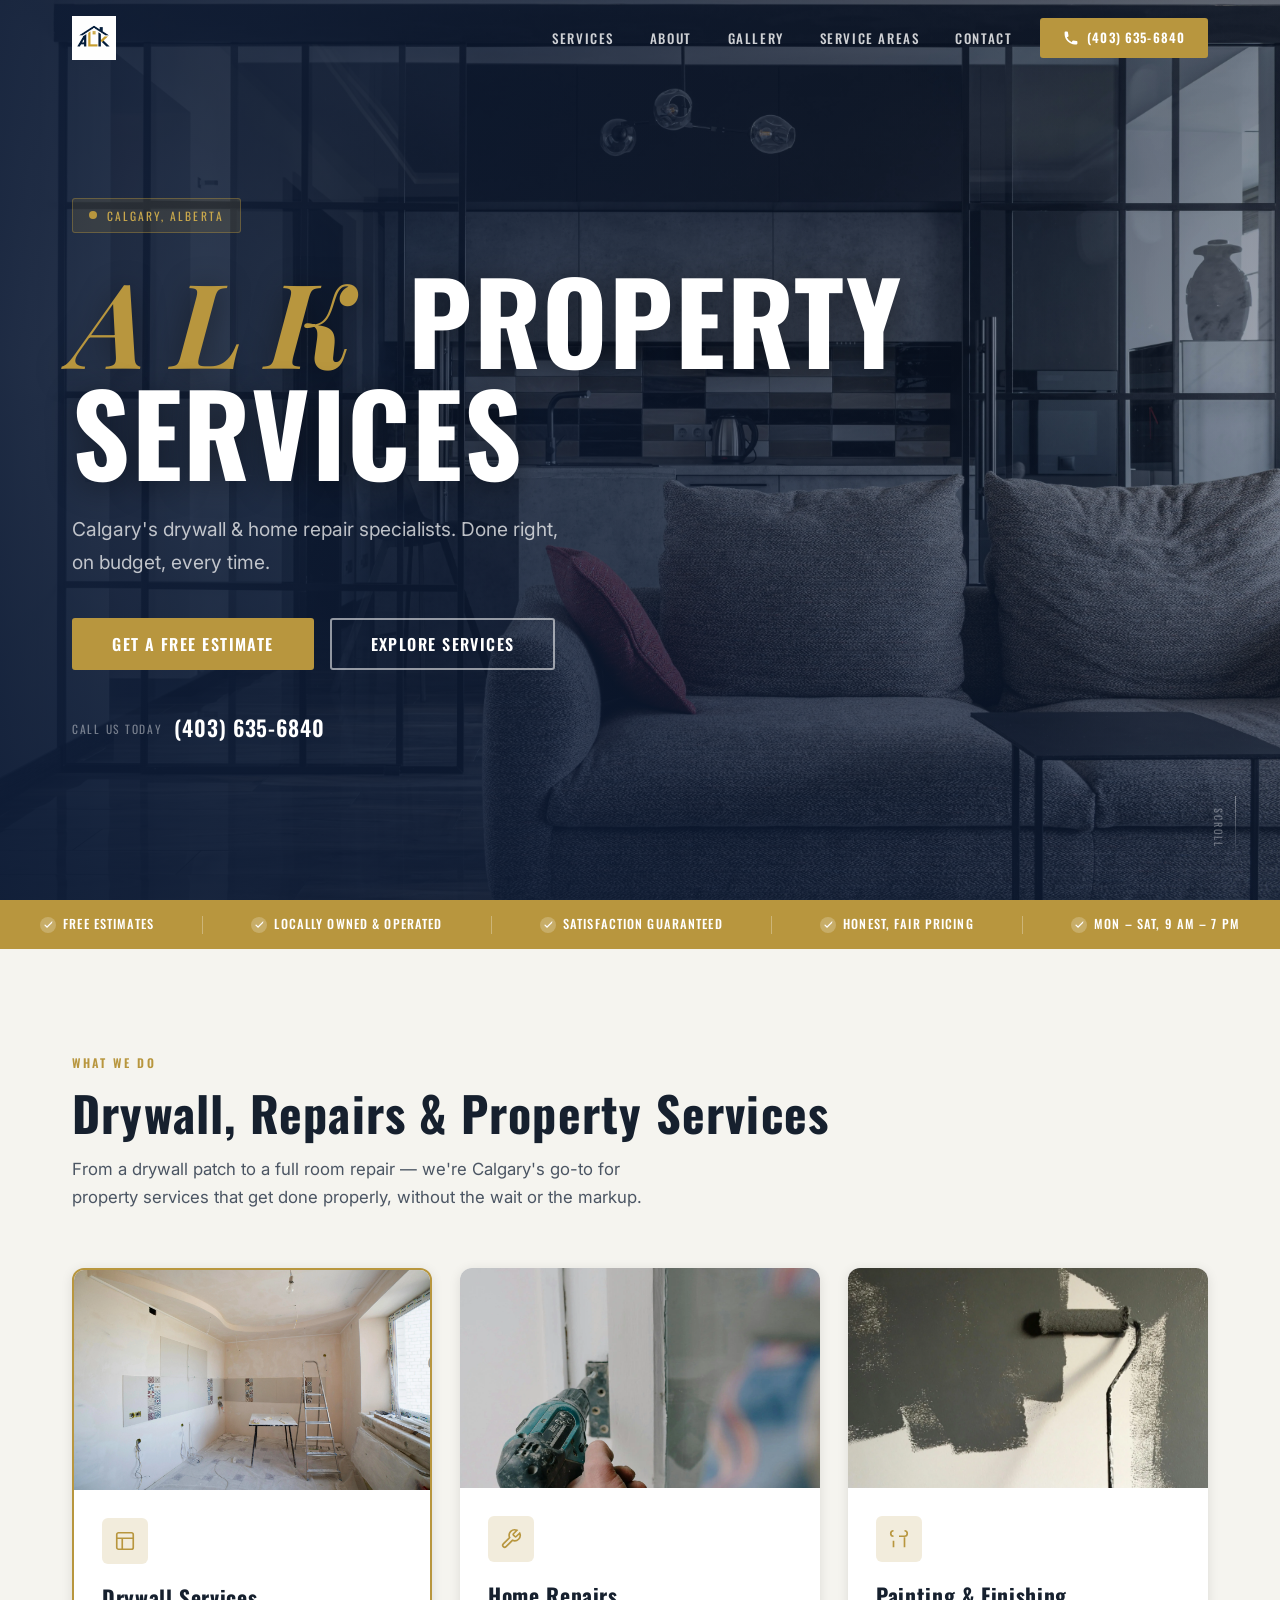
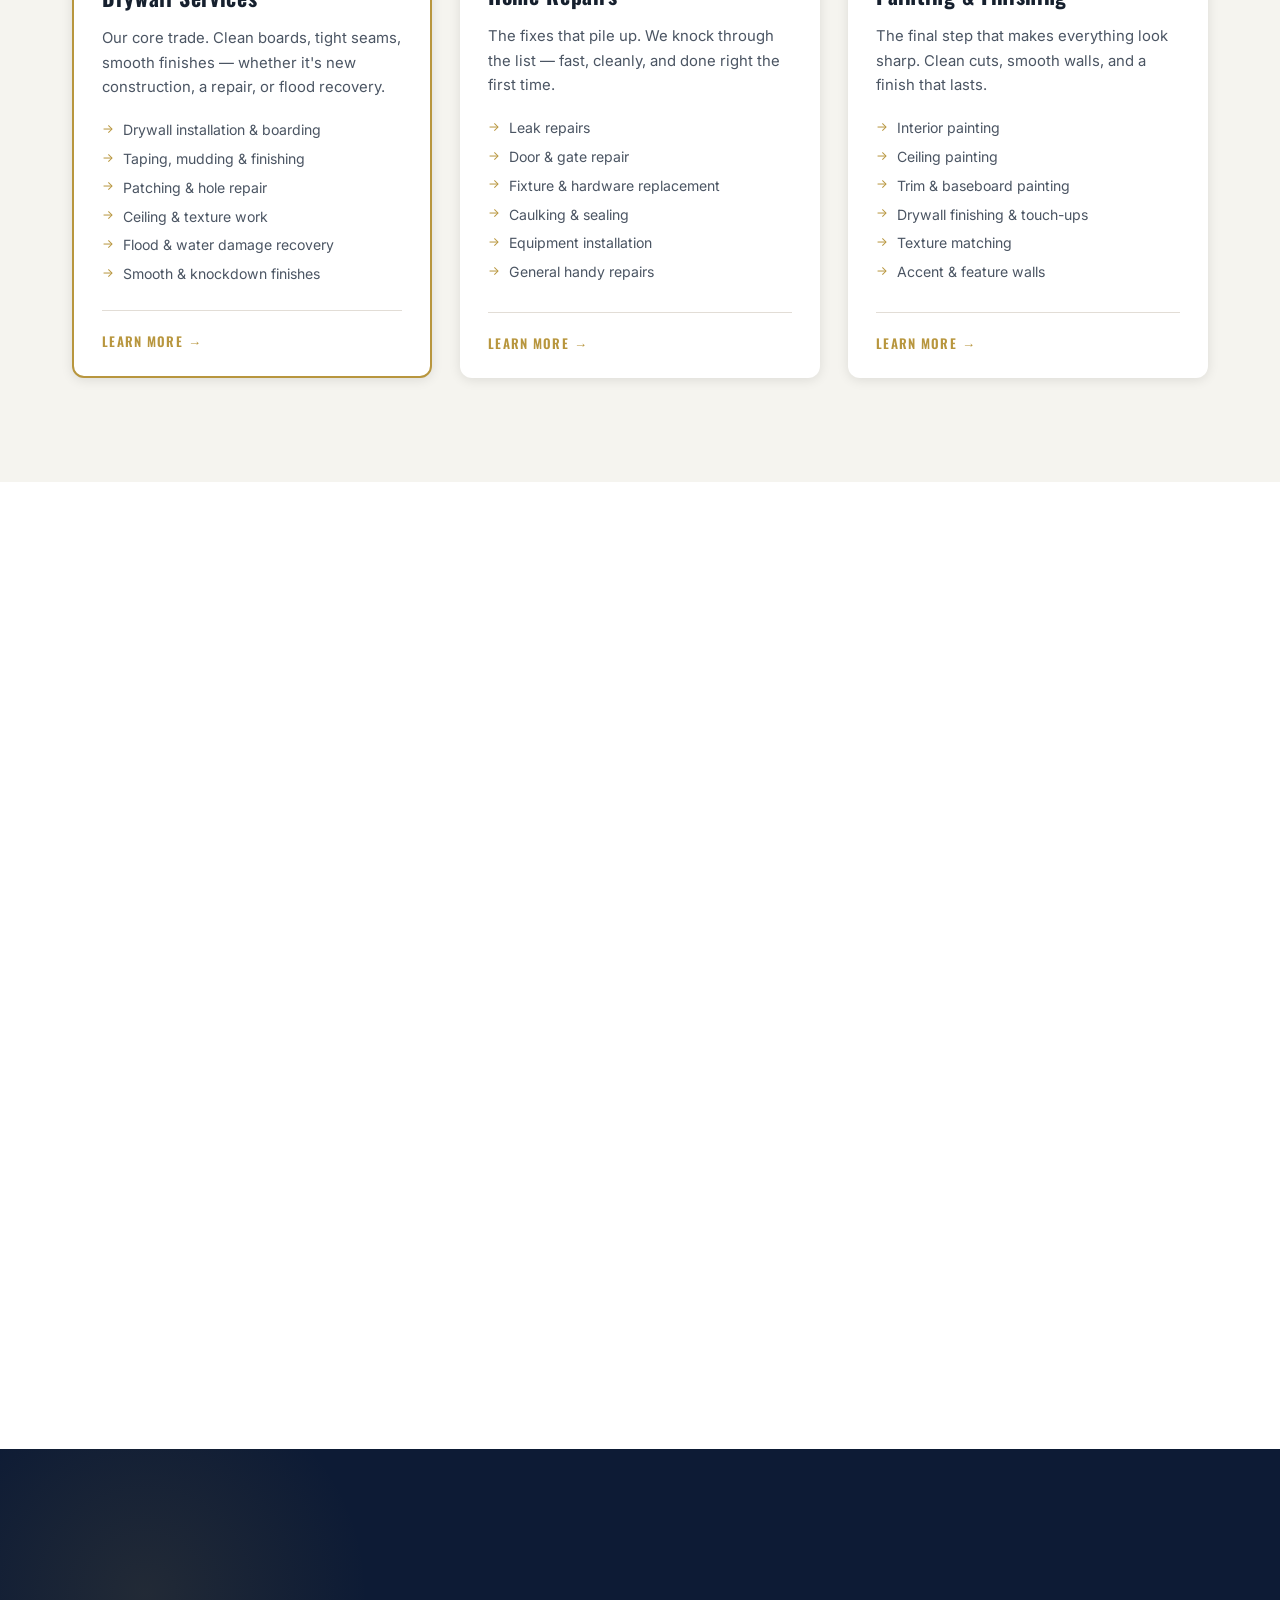
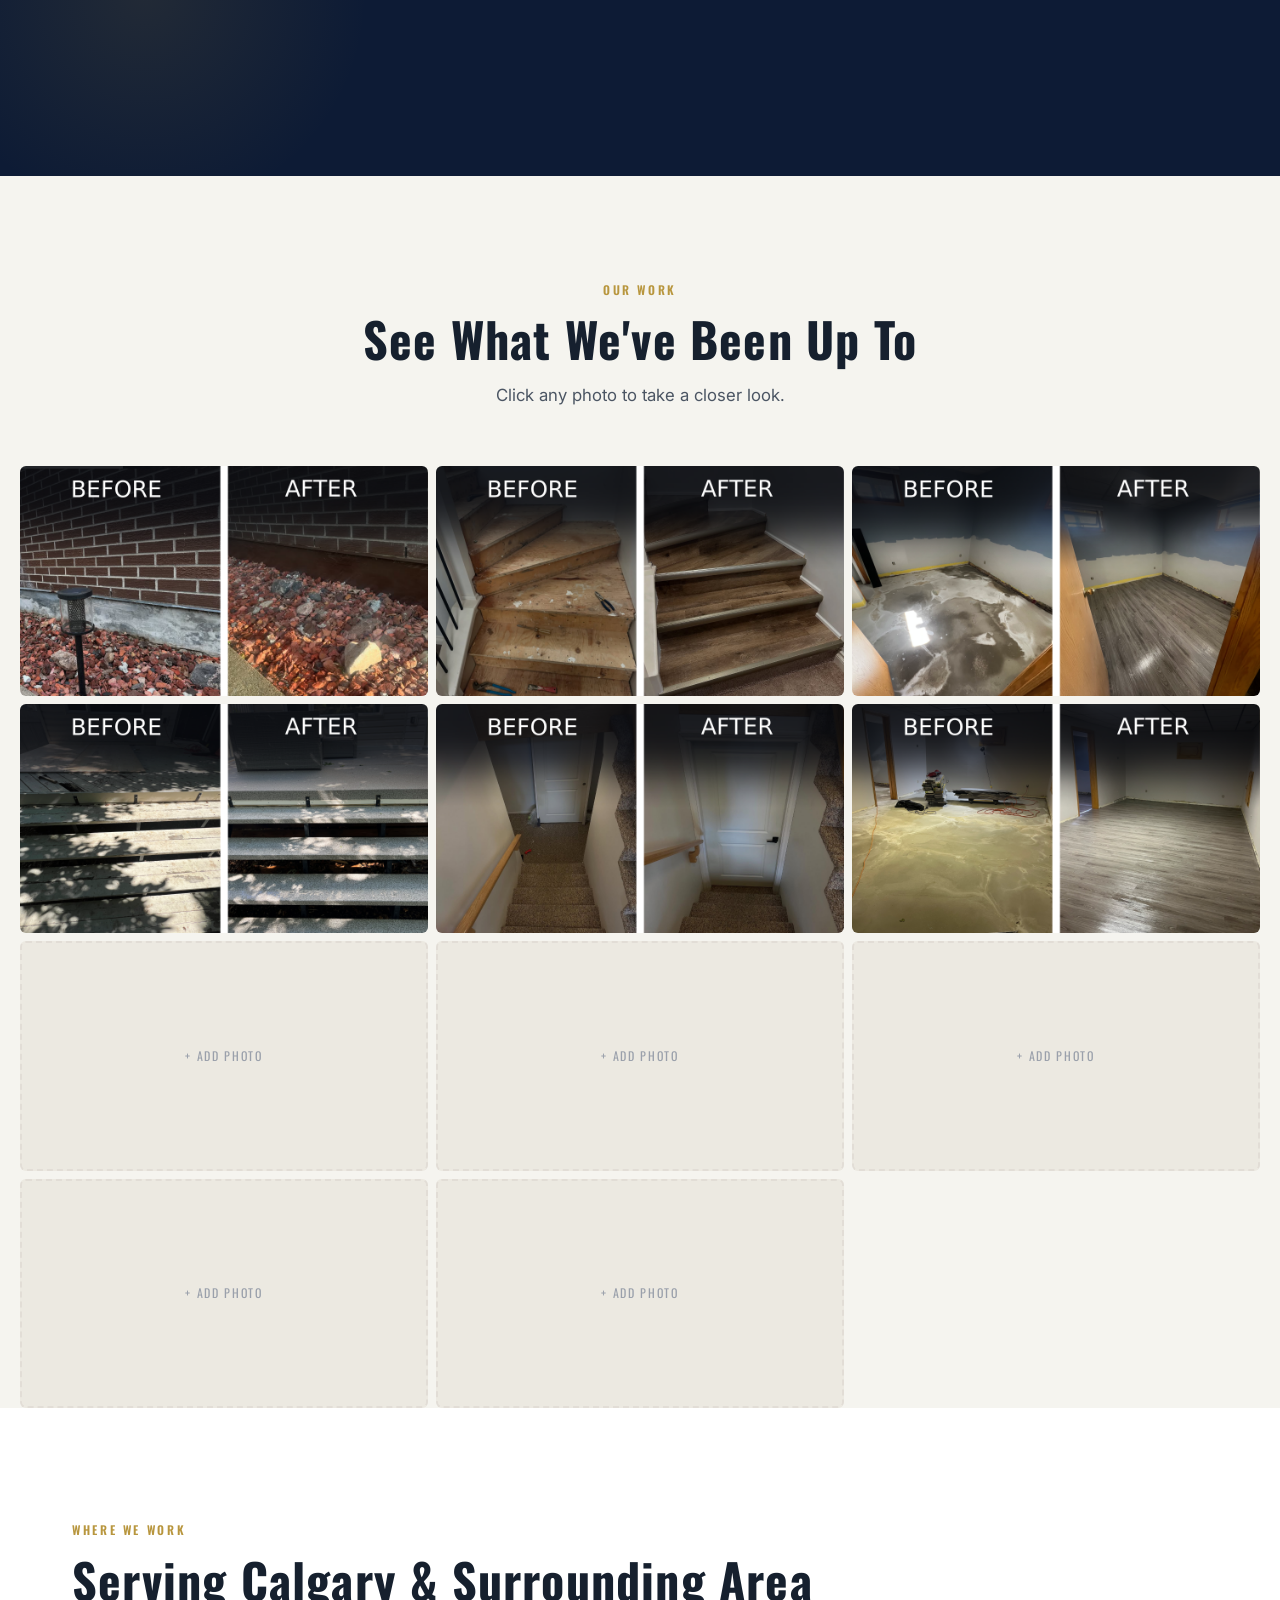
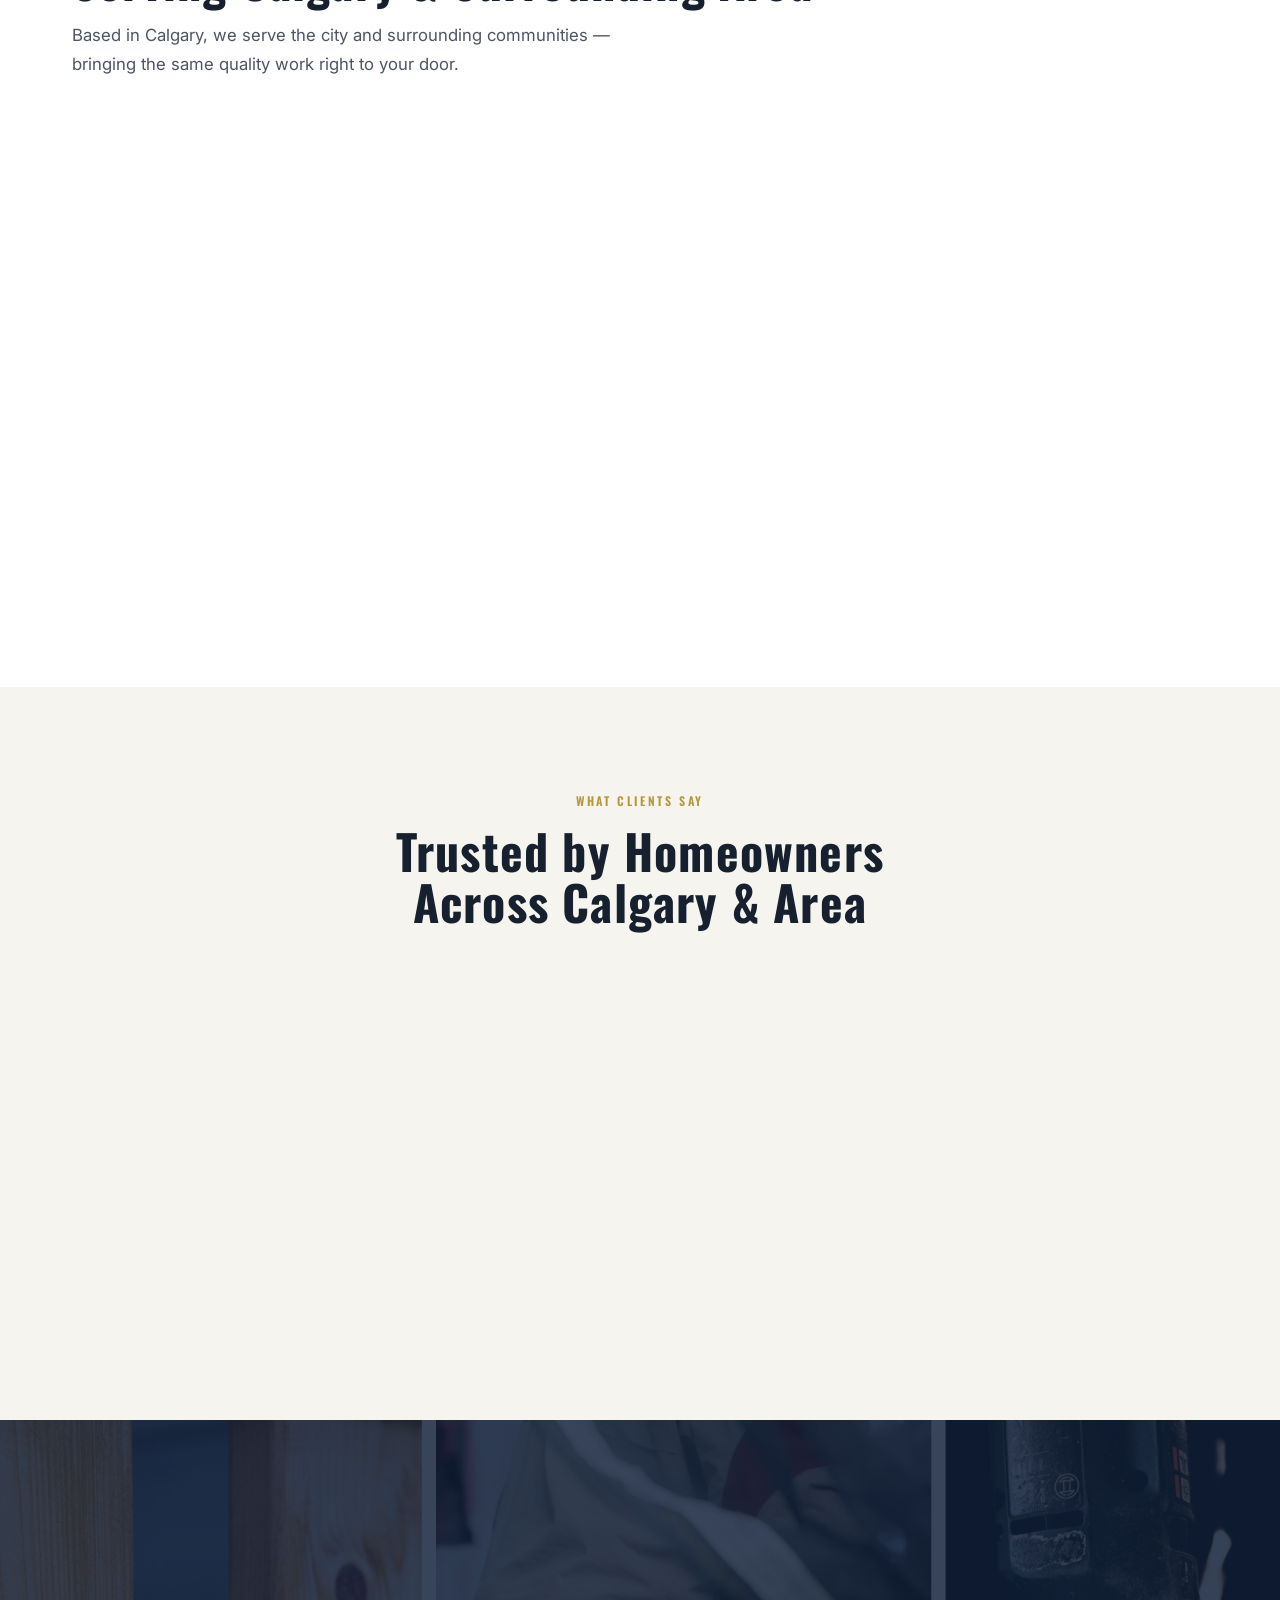
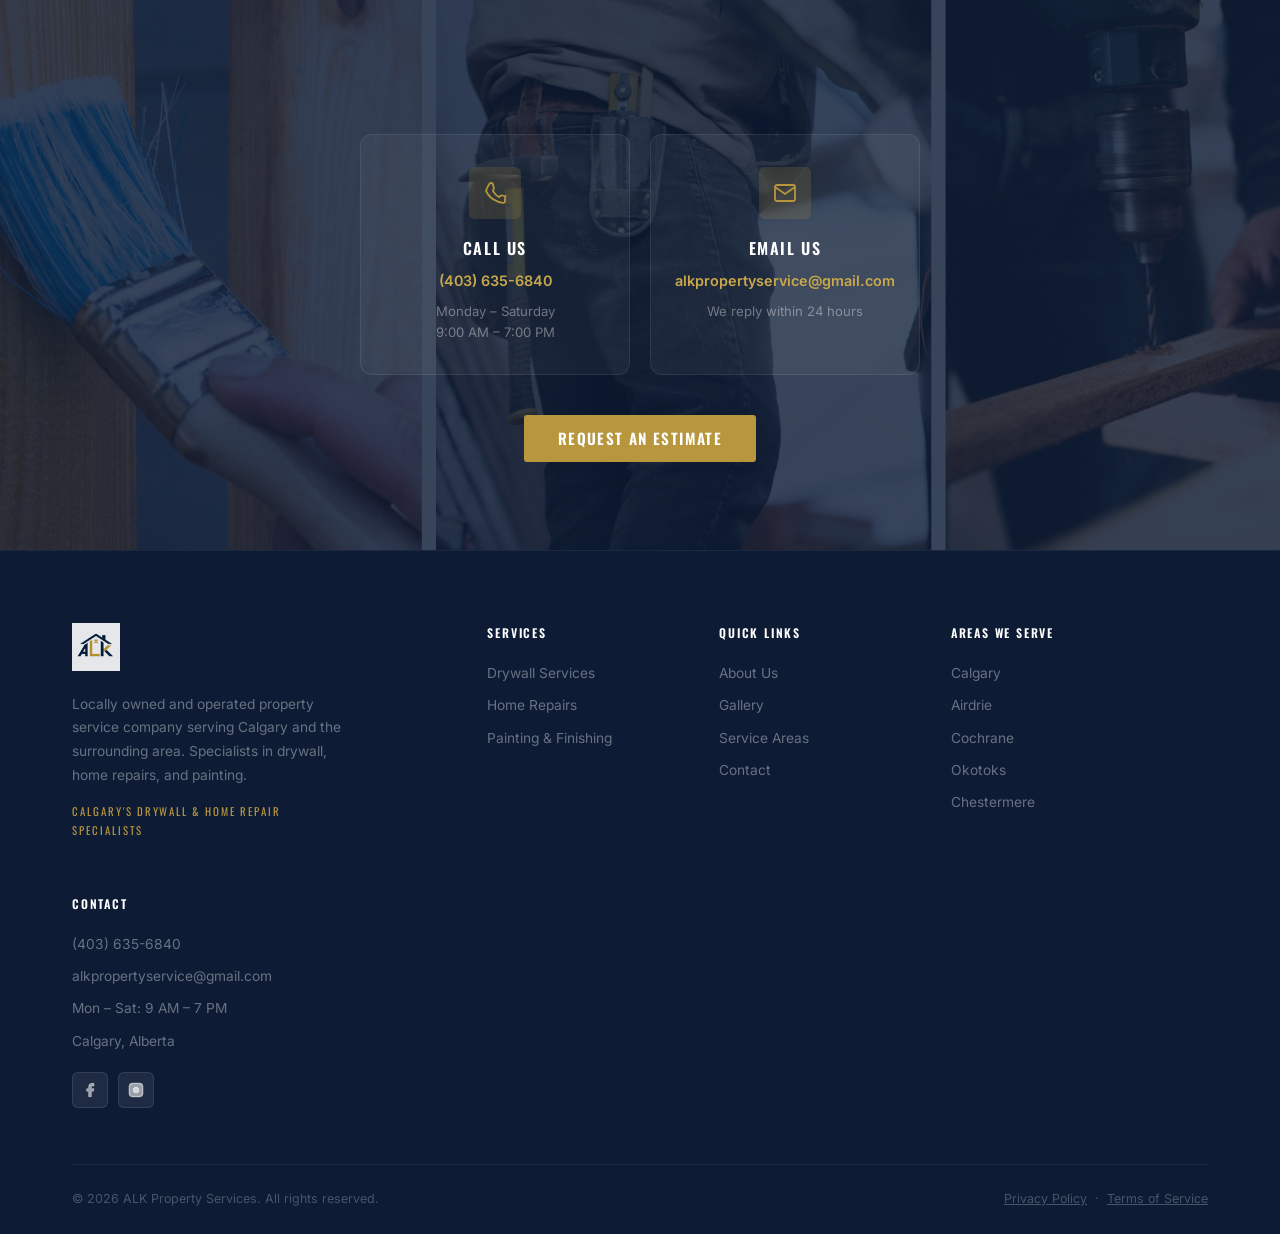
==== index.html @ f394ecaa "Add files via upload" ====
<!DOCTYPE html>
<html lang="en">
<head>
    <meta charset="UTF-8">
    <meta name="viewport" content="width=device-width, initial-scale=1.0">
    <title>ALK Property Services | Drywall &amp; Home Repairs | Calgary, AB</title>
    <meta name="description" content="ALK Property Services is Calgary's trusted property service company — drywall installation, patching, repairs, painting, and general home fixes done right. Free estimates, honest pricing.">
    <meta name="keywords" content="drywall Calgary, drywall repair Calgary, home repairs Calgary, property services Calgary, painting, handyman Calgary, Airdrie, Okotoks, Cochrane">
    <link rel="preconnect" href="https://fonts.googleapis.com">
    <link rel="preconnect" href="https://fonts.gstatic.com" crossorigin>
    <link href="https://fonts.googleapis.com/css2?family=Oswald:wght@400;500;600;700&family=Inter:ital,wght@0,300;0,400;0,500;0,600;0,700;1,400&family=Playfair+Display:ital,wght@1,700&display=swap" rel="stylesheet">
    <link rel="stylesheet" href="styles.css">
</head>
<body>

    <!-- ================================================
         STICKY NAVIGATION
    ================================================ -->
    <nav id="navbar">
        <div class="nav-container">
            <a href="#hero" class="nav-logo" aria-label="ALK Property Services - Home">
                <img src="Resources/logo_plain.webp" alt="ALK Property Services" class="nav-logo-img">
            </a>

            <ul class="nav-links" role="list">
                <li><a href="#services">Services</a></li>
                <li><a href="#about">About</a></li>
                <li><a href="#gallery">Gallery</a></li>
                <li><a href="#areas">Service Areas</a></li>
                <li><a href="#contact">Contact</a></li>
            </ul>

            <a href="tel:4036356840" class="btn btn-accent nav-cta">
                <svg class="btn-icon" viewBox="0 0 20 20" fill="currentColor" aria-hidden="true"><path d="M2 3a1 1 0 011-1h2.153a1 1 0 01.986.836l.74 4.435a1 1 0 01-.54 1.06l-1.548.773a11.037 11.037 0 006.105 6.105l.774-1.548a1 1 0 011.059-.54l4.435.74a1 1 0 01.836.986V17a1 1 0 01-1 1h-2C7.82 18 2 12.18 2 5V3z"/></svg>
                (403) 635-6840
            </a>

            <button class="hamburger" id="hamburger" aria-label="Toggle navigation menu" aria-expanded="false">
                <span></span>
                <span></span>
                <span></span>
            </button>
        </div>
    </nav>

    <!-- Mobile Slide-Out Menu -->
    <div class="mobile-overlay" id="mobileOverlay" aria-hidden="true"></div>
    <nav class="mobile-menu" id="mobileMenu" aria-label="Mobile navigation">
        <ul role="list">
            <li><a href="#services" class="mobile-link">Services</a></li>
            <li><a href="#about" class="mobile-link">About</a></li>
            <li><a href="#gallery" class="mobile-link">Gallery</a></li>
            <li><a href="#areas" class="mobile-link">Service Areas</a></li>
            <li><a href="#contact" class="mobile-link">Contact</a></li>
        </ul>
        <a href="tel:4036356840" class="btn btn-accent mobile-cta">(403) 635-6840</a>
        <div class="mobile-contact-footer">
            <p>Mon – Sat &nbsp;·&nbsp; 9 AM – 7 PM</p>
            <p>alkpropertyservice@gmail.com</p>
        </div>
    </nav>


    <!-- ================================================
         HERO — FULL SCREEN
    ================================================ -->
    <section id="hero" aria-label="Hero">
        <!-- Replace this div with an <img> or CSS background-image when ready -->
        <img src="Resources/hero_bg.webp" alt="ALK Property Services — Calgary drywall and home repair" class="hero-bg-img">
        <div class="hero-overlay" aria-hidden="true"></div>

        <div class="hero-content">
            <div class="hero-eyebrow">
                <span class="pulse-dot" aria-hidden="true"></span>
                Calgary, Alberta
            </div>

            <h1 class="hero-title">
                <span class="hero-alk">ALK</span> PROPERTY<br>
                SERVICES
            </h1>

            <p class="hero-sub">
                Calgary's drywall &amp; home repair specialists. Done right, on budget, every time.
            </p>

            <div class="hero-ctas">
                <a href="#contact" class="btn btn-accent btn-lg">Get a Free Estimate</a>
                <a href="#services" class="btn btn-ghost btn-lg">Explore Services</a>
            </div>

            <div class="hero-phone-row">
                <span class="hero-phone-label">Call us today</span>
                <a href="tel:4036356840" class="hero-phone-number">(403) 635-6840</a>
            </div>
        </div>

        <div class="hero-scroll-hint" aria-hidden="true">
            <div class="scroll-line"></div>
            <span>Scroll</span>
        </div>
    </section>


    <!-- ================================================
         TRUST STRIP
    ================================================ -->
    <div id="trust-strip" role="region" aria-label="Trust signals">
        <div class="trust-inner">
            <div class="trust-item">
                <svg class="trust-check" viewBox="0 0 20 20" fill="currentColor" aria-hidden="true"><path fill-rule="evenodd" d="M16.707 5.293a1 1 0 010 1.414L8.414 15l-4.121-4.121a1 1 0 011.414-1.414L8.414 12.172l7.879-7.879a1 1 0 011.414 0z" clip-rule="evenodd"/></svg>
                Free Estimates
            </div>
            <span class="trust-divider" aria-hidden="true"></span>
            <div class="trust-item">
                <svg class="trust-check" viewBox="0 0 20 20" fill="currentColor" aria-hidden="true"><path fill-rule="evenodd" d="M16.707 5.293a1 1 0 010 1.414L8.414 15l-4.121-4.121a1 1 0 011.414-1.414L8.414 12.172l7.879-7.879a1 1 0 011.414 0z" clip-rule="evenodd"/></svg>
                Locally Owned &amp; Operated
            </div>
            <span class="trust-divider" aria-hidden="true"></span>
            <div class="trust-item">
                <svg class="trust-check" viewBox="0 0 20 20" fill="currentColor" aria-hidden="true"><path fill-rule="evenodd" d="M16.707 5.293a1 1 0 010 1.414L8.414 15l-4.121-4.121a1 1 0 011.414-1.414L8.414 12.172l7.879-7.879a1 1 0 011.414 0z" clip-rule="evenodd"/></svg>
                Satisfaction Guaranteed
            </div>
            <span class="trust-divider" aria-hidden="true"></span>
            <div class="trust-item">
                <svg class="trust-check" viewBox="0 0 20 20" fill="currentColor" aria-hidden="true"><path fill-rule="evenodd" d="M16.707 5.293a1 1 0 010 1.414L8.414 15l-4.121-4.121a1 1 0 011.414-1.414L8.414 12.172l7.879-7.879a1 1 0 011.414 0z" clip-rule="evenodd"/></svg>
                Honest, Fair Pricing
            </div>
            <span class="trust-divider" aria-hidden="true"></span>
            <div class="trust-item">
                <svg class="trust-check" viewBox="0 0 20 20" fill="currentColor" aria-hidden="true"><path fill-rule="evenodd" d="M16.707 5.293a1 1 0 010 1.414L8.414 15l-4.121-4.121a1 1 0 011.414-1.414L8.414 12.172l7.879-7.879a1 1 0 011.414 0z" clip-rule="evenodd"/></svg>
                Mon – Sat, 9 AM – 7 PM
            </div>
        </div>
    </div>


    <!-- ================================================
         SERVICES
    ================================================ -->
    <section id="services" aria-labelledby="services-heading">
        <div class="container">
            <div class="section-header">
                <span class="eyebrow">What We Do</span>
                <h2 id="services-heading" class="section-title">Drywall, Repairs &amp; Property Services</h2>
                <p class="section-sub">From a drywall patch to a full room repair — we're Calgary's go-to for property services that get done properly, without the wait or the markup.</p>
            </div>

            <div class="services-grid">

                <!-- SERVICE CARD 1: DRYWALL (FEATURED) -->
                <article class="service-card featured" data-animate>
                    <div class="service-img-wrap">
                        <img src="Resources/drywall_card.webp" alt="Drywall installation and finishing by ALK Property Services">
                    </div>
                    <div class="service-body">
                        <div class="service-icon-wrap" aria-hidden="true">
                            <svg viewBox="0 0 24 24" fill="none" stroke="currentColor" stroke-width="1.8"><rect x="3" y="3" width="18" height="18" rx="2"/><path d="M3 9h18M9 21V9"/></svg>
                        </div>
                        <h3 class="service-title">Drywall Services</h3>
                        <p class="service-desc">Our core trade. Clean boards, tight seams, smooth finishes — whether it's new construction, a repair, or flood recovery.</p>
                        <ul class="service-list" aria-label="Drywall services">
                            <li>Drywall installation &amp; boarding</li>
                            <li>Taping, mudding &amp; finishing</li>
                            <li>Patching &amp; hole repair</li>
                            <li>Ceiling &amp; texture work</li>
                            <li>Flood &amp; water damage recovery</li>
                            <li>Smooth &amp; knockdown finishes</li>
                        </ul>
                        <a href="drywall.html" class="service-link" aria-label="Learn more about drywall services">Learn More <span aria-hidden="true">→</span></a>
                    </div>
                </article>

                <!-- SERVICE CARD 2: HOME REPAIRS -->
                <article class="service-card" data-animate>
                    <div class="service-img-wrap">
                        <img src="Resources/handy_card.webp" alt="Home repairs and handyman services by ALK Property Services">
                    </div>
                    <div class="service-body">
                        <div class="service-icon-wrap" aria-hidden="true">
                            <svg viewBox="0 0 24 24" fill="none" stroke="currentColor" stroke-width="1.8"><path d="M14.7 6.3a1 1 0 000 1.4l1.6 1.6a1 1 0 001.4 0l3.77-3.77a6 6 0 01-7.94 7.94l-6.91 6.91a2.12 2.12 0 01-3-3l6.91-6.91a6 6 0 017.94-7.94l-3.76 3.76z"/></svg>
                        </div>
                        <h3 class="service-title">Home Repairs</h3>
                        <p class="service-desc">The fixes that pile up. We knock through the list — fast, cleanly, and done right the first time.</p>
                        <ul class="service-list" aria-label="Home repair services">
                            <li>Leak repairs</li>
                            <li>Door &amp; gate repair</li>
                            <li>Fixture &amp; hardware replacement</li>
                            <li>Caulking &amp; sealing</li>
                            <li>Equipment installation</li>
                            <li>General handy repairs</li>
                        </ul>
                        <a href="repairs.html" class="service-link" aria-label="Learn more about home repairs">Learn More <span aria-hidden="true">→</span></a>
                    </div>
                </article>

                <!-- SERVICE CARD 3: PAINTING & FINISHING -->
                <article class="service-card" data-animate>
                    <div class="service-img-wrap">
                        <img src="Resources/painting_card.webp" alt="Interior painting and finishing by ALK Property Services">
                    </div>
                    <div class="service-body">
                        <div class="service-icon-wrap" aria-hidden="true">
                            <svg viewBox="0 0 24 24" fill="none" stroke="currentColor" stroke-width="1.8"><path d="M18 3a3 3 0 0 1 0 6h-6m-6 0a3 3 0 0 1 0-6"/><path d="M6 21v-7m12-4v11"/></svg>
                        </div>
                        <h3 class="service-title">Painting &amp; Finishing</h3>
                        <p class="service-desc">The final step that makes everything look sharp. Clean cuts, smooth walls, and a finish that lasts.</p>
                        <ul class="service-list" aria-label="Painting and finishing services">
                            <li>Interior painting</li>
                            <li>Ceiling painting</li>
                            <li>Trim &amp; baseboard painting</li>
                            <li>Drywall finishing &amp; touch-ups</li>
                            <li>Texture matching</li>
                            <li>Accent &amp; feature walls</li>
                        </ul>
                        <a href="painting.html" class="service-link" aria-label="Learn more about painting and finishing">Learn More <span aria-hidden="true">→</span></a>
                    </div>
                </article>

            </div><!-- /.services-grid -->
        </div>
    </section>


    <!-- ================================================
         ABOUT
    ================================================ -->
    <section id="about" aria-labelledby="about-heading">
        <div class="container">
            <div class="about-grid">

                <!-- Left: Image Cluster -->
                <div class="about-visuals" data-animate>
                    <img src="Resources/about_us_banner.webp" alt="ALK Property Services team at work" class="about-img-main">
                    <div class="about-portrait-block">
                        <img src="Resources/about_us_portrait.webp" alt="Abdul A., Owner of ALK Property Services" class="about-img-secondary">
                        <div class="about-owner-label">
                            <strong>Abdul A.</strong>
                            <span>Owner</span>
                        </div>
                    </div>
                    <div class="about-location-badge" aria-label="Proudly serving Calgary and surrounding area">
                        <svg viewBox="0 0 20 20" fill="currentColor" aria-hidden="true"><path fill-rule="evenodd" d="M5.05 4.05a7 7 0 119.9 9.9L10 18.9l-4.95-4.95a7 7 0 010-9.9zM10 11a2 2 0 100-4 2 2 0 000 4z" clip-rule="evenodd"/></svg>
                        <div class="badge-text">
                            <strong>Proudly Serving</strong>
                            <span>Calgary &amp; Surrounding Area</span>
                        </div>
                    </div>
                </div>

                <!-- Right: Copy -->
                <div class="about-copy" data-animate>
                    <span class="eyebrow">About ALK Property Services</span>
                    <h2 id="about-heading" class="section-title">Local. Honest.<br>No Runaround.</h2>

                    <p>We're a locally owned property services company based in Calgary. We focus on drywall, home repairs, and painting.</p>
                    <p>Every job gets a straight quote before we start, the right materials, and the time it needs to be done properly. We're not there to hurry, we're there to finish it right.</p>

                    <div class="about-pillars">
                        <div class="pillar-item">
                            <div class="pillar-icon" aria-hidden="true">
                                <svg viewBox="0 0 24 24" fill="none" stroke="currentColor" stroke-width="2"><path d="M9 12l2 2 4-4M7.835 4.697a3.42 3.42 0 001.946-.806 3.42 3.42 0 014.438 0 3.42 3.42 0 001.946.806 3.42 3.42 0 013.138 3.138 3.42 3.42 0 00.806 1.946 3.42 3.42 0 010 4.438 3.42 3.42 0 00-.806 1.946 3.42 3.42 0 01-3.138 3.138 3.42 3.42 0 00-1.946.806 3.42 3.42 0 01-4.438 0 3.42 3.42 0 00-1.946-.806 3.42 3.42 0 01-3.138-3.138 3.42 3.42 0 00-.806-1.946 3.42 3.42 0 010-4.438 3.42 3.42 0 00.806-1.946 3.42 3.42 0 013.138-3.138z"/></svg>
                            </div>
                            <div>
                                <h4>We Stand Behind Our Work</h4>
                                <p>If something isn't right after we've finished, we come back and fix it. No chasing, no excuses.</p>
                            </div>
                        </div>
                        <div class="pillar-item">
                            <div class="pillar-icon" aria-hidden="true">
                                <svg viewBox="0 0 24 24" fill="none" stroke="currentColor" stroke-width="2"><path d="M12 8c-1.657 0-3 .895-3 2s1.343 2 3 2 3 .895 3 2-1.343 2-3 2m0-8c1.11 0 2.08.402 2.599 1M12 8V7m0 1v8m0 0v1m0-1c-1.11 0-2.08-.402-2.599-1M21 12a9 9 0 11-18 0 9 9 0 0118 0z"/></svg>
                            </div>
                            <div>
                                <h4>Priced Upfront, No Surprises</h4>
                                <p>We give you a clear number before work starts. If something occurs, or plans change, we clearly communicate with you before continuing. That's what's on the invoice when we're done — nothing added at the end.</p>
                            </div>
                        </div>
                        <div class="pillar-item">
                            <div class="pillar-icon" aria-hidden="true">
                                <svg viewBox="0 0 24 24" fill="none" stroke="currentColor" stroke-width="2"><path d="M17 20h5v-2a3 3 0 00-5.356-1.857M17 20H7m10 0v-2c0-.656-.126-1.283-.356-1.857M7 20H2v-2a3 3 0 015.356-1.857M7 20v-2c0-.656.126-1.283.356-1.857m0 0a5.002 5.002 0 019.288 0M15 7a3 3 0 11-6 0 3 3 0 016 0z"/></svg>
                            </div>
                            <div>
                                <h4>We Show Up When We Say</h4>
                                <p>Scheduled time is kept. If something changes on our end, you hear from us in advance — not the morning of.</p>
                            </div>
                        </div>
                    </div>

                    <a href="#contact" class="btn btn-accent">Work With Us</a>
                </div>

            </div><!-- /.about-grid -->
        </div>
    </section>


    <!-- ================================================
         STATS BAR
    ================================================ -->
    <section id="stats" aria-label="Company statistics">
        <div class="stats-glow" aria-hidden="true"></div>
        <div class="container">
            <div class="stats-grid">
                <div class="stat-cell" data-animate>
                    <div class="stat-top">
                        <span class="stat-number" data-count="200">0</span><span class="stat-suffix">+</span>
                    </div>
                    <div class="stat-label">Projects Completed</div>
                </div>
                <div class="stat-cell" data-animate>
                    <div class="stat-top">
                        <span class="stat-number" data-count="8">0</span><span class="stat-suffix">+</span>
                    </div>
                    <div class="stat-label">Cities Served</div>
                </div>
                <div class="stat-cell" data-animate>
                    <div class="stat-top">
                        <span class="stat-number" data-count="100">0</span><span class="stat-suffix">%</span>
                    </div>
                    <div class="stat-label">Satisfaction Rate</div>
                </div>
                <div class="stat-cell" data-animate>
                    <div class="stat-top">
                        <span class="stat-number" data-count="5">0</span><span class="stat-suffix">★</span>
                    </div>
                    <div class="stat-label">Average Rating</div>
                </div>
            </div>
        </div>
    </section>


    <!-- ================================================
         PORTFOLIO / GALLERY
    ================================================ -->
    <section id="gallery" aria-labelledby="gallery-heading">
        <div class="container">
            <div class="section-header centered">
                <span class="eyebrow">Our Work</span>
                <h2 id="gallery-heading" class="section-title">See What We've Been Up To</h2>
                <p class="section-sub">Click any photo to take a closer look.</p>
            </div>
        </div>

        <div class="gallery-grid" role="list" aria-label="Project gallery">

            <div class="gallery-cell" role="listitem" data-animate>
                <img src="Resources/gallery_1.webp" alt="ALK Property Services job photo 1" class="gallery-img">
                <div class="gallery-caption" aria-hidden="true"><span>Our Work</span></div>
            </div>

            <div class="gallery-cell" role="listitem" data-animate>
                <img src="Resources/gallery_2.webp" alt="ALK Property Services job photo 2" class="gallery-img">
                <div class="gallery-caption" aria-hidden="true"><span>Our Work</span></div>
            </div>

            <div class="gallery-cell" role="listitem" data-animate>
                <img src="Resources/gallery_3.webp" alt="ALK Property Services job photo 3" class="gallery-img">
                <div class="gallery-caption" aria-hidden="true"><span>Our Work</span></div>
            </div>

            <div class="gallery-cell" role="listitem" data-animate>
                <img src="Resources/gallery_4.webp" alt="ALK Property Services job photo 4" class="gallery-img">
                <div class="gallery-caption" aria-hidden="true"><span>Our Work</span></div>
            </div>

            <div class="gallery-cell" role="listitem" data-animate>
                <img src="Resources/gallery_5.webp" alt="ALK Property Services job photo 5" class="gallery-img">
                <div class="gallery-caption" aria-hidden="true"><span>Our Work</span></div>
            </div>

            <div class="gallery-cell" role="listitem" data-animate>
                <img src="Resources/gallery_6.webp" alt="ALK Property Services job photo 6" class="gallery-img">
                <div class="gallery-caption" aria-hidden="true"><span>Our Work</span></div>
            </div>
            <div class="gallery-cell gallery-empty" role="listitem" aria-label="Photo coming soon">
                <div class="gallery-placeholder-inner">+ Add Photo</div>
            </div>
            <div class="gallery-cell gallery-empty" role="listitem" aria-label="Photo coming soon">
                <div class="gallery-placeholder-inner">+ Add Photo</div>
            </div>
            <div class="gallery-cell gallery-empty" role="listitem" aria-label="Photo coming soon">
                <div class="gallery-placeholder-inner">+ Add Photo</div>
            </div>
            <div class="gallery-cell gallery-empty" role="listitem" aria-label="Photo coming soon">
                <div class="gallery-placeholder-inner">+ Add Photo</div>
            </div>
            <div class="gallery-cell gallery-empty" role="listitem" aria-label="Photo coming soon">
                <div class="gallery-placeholder-inner">+ Add Photo</div>
            </div>

        </div><!-- /.gallery-grid -->
    </section>


    <!-- ================================================
         SERVICE AREAS
    ================================================ -->
    <section id="areas" aria-labelledby="areas-heading">
        <div class="container">
            <div class="section-header">
                <span class="eyebrow">Where We Work</span>
                <h2 id="areas-heading" class="section-title">Serving Calgary &amp; Surrounding Area</h2>
                <p class="section-sub">Based in Calgary, we serve the city and surrounding communities — bringing the same quality work right to your door.</p>
            </div>

            <div class="areas-layout">

                <!-- Map -->
                <div class="areas-map-wrap" data-animate>
                    <img src="Resources/map.webp" alt="ALK Property Services — Calgary and surrounding area service map" class="areas-map">
                </div>

                <!-- City List -->
                <div class="areas-info" data-animate>
                    <div class="area-home-city">
                        <div class="area-pin-icon" aria-hidden="true">
                            <svg viewBox="0 0 20 20" fill="currentColor"><path fill-rule="evenodd" d="M5.05 4.05a7 7 0 119.9 9.9L10 18.9l-4.95-4.95a7 7 0 010-9.9zM10 11a2 2 0 100-4 2 2 0 000 4z" clip-rule="evenodd"/></svg>
                        </div>
                        <div>
                            <h3>Calgary</h3>
                            <span class="home-city-tag">Home Base</span>
                        </div>
                    </div>

                    <p class="areas-also-label">Also serving:</p>

                    <div class="cities-grid" role="list" aria-label="Cities we serve">
                        <div class="city-chip" role="listitem">Airdrie</div>
                        <div class="city-chip" role="listitem">Cochrane</div>
                        <div class="city-chip" role="listitem">Okotoks</div>
                        <div class="city-chip" role="listitem">Chestermere</div>
                    </div>

                    <p class="areas-note">Not sure if we come to you? Give us a call — we may be able to help.</p>
                    <a href="tel:4036356840" class="btn btn-accent">Call (403) 635-6840</a>
                </div>

            </div>
        </div>
    </section>


    <!-- ================================================
         TESTIMONIALS
    ================================================ -->
    <section id="testimonials" aria-labelledby="testimonials-heading">
        <div class="container">
            <div class="section-header centered">
                <span class="eyebrow">What Clients Say</span>
                <h2 id="testimonials-heading" class="section-title">Trusted by Homeowners<br>Across Calgary &amp; Area</h2>
            </div>

            <div class="testimonials-grid" role="list">

                <article class="testimonial-card" role="listitem" data-animate>
                    <div class="stars" aria-label="5 out of 5 stars">★★★★★</div>
                    <blockquote class="testimonial-quote">
                        "Outstanding work from start to finish. They showed up on time, communicated throughout, and the result was better than I expected. Highly recommend ALK Property Services to anyone in Calgary."
                    </blockquote>
                    <div class="testimonial-author">
                        <div class="img-placeholder author-avatar" role="img" aria-label="Client photo placeholder — 80×80px">
                            <span>Photo</span>
                        </div>
                        <div class="author-info">
                            <strong>Client Name</strong>
                            <span>Calgary, AB</span>
                        </div>
                    </div>
                </article>

                <article class="testimonial-card" role="listitem" data-animate>
                    <div class="stars" aria-label="5 out of 5 stars">★★★★★</div>
                    <blockquote class="testimonial-quote">
                        "We had our entire backyard redone — sod, pathway, the works. The crew was professional, hardworking, and the price was very fair. Our yard looks incredible now."
                    </blockquote>
                    <div class="testimonial-author">
                        <div class="img-placeholder author-avatar" role="img" aria-label="Client photo placeholder — 80×80px">
                            <span>Photo</span>
                        </div>
                        <div class="author-info">
                            <strong>Client Name</strong>
                            <span>Airdrie, AB</span>
                        </div>
                    </div>
                </article>

                <article class="testimonial-card" role="listitem" data-animate>
                    <div class="stars" aria-label="5 out of 5 stars">★★★★★</div>
                    <blockquote class="testimonial-quote">
                        "Called them for flood recovery drywall. They were quick to respond, honest about what needed to be done, and the finished product was flawless. Will absolutely use them again."
                    </blockquote>
                    <div class="testimonial-author">
                        <div class="img-placeholder author-avatar" role="img" aria-label="Client photo placeholder — 80×80px">
                            <span>Photo</span>
                        </div>
                        <div class="author-info">
                            <strong>Client Name</strong>
                            <span>Okotoks, AB</span>
                        </div>
                    </div>
                </article>

            </div>
        </div>
    </section>


    <!-- ================================================
         CONTACT / CTA
    ================================================ -->
    <section id="contact" aria-labelledby="contact-heading">
        <div class="cta-band-bg" aria-hidden="true"></div>
        <div class="cta-band-overlay" aria-hidden="true"></div>
        <div class="container contact-cta-inner">
            <div class="section-header centered" data-animate>
                <span class="eyebrow">Get In Touch</span>
                <h2 id="contact-heading" class="section-title">Ready to Start Your Project?</h2>
                <p class="section-sub">Contact us for a free, no-obligation estimate. We reply fast.</p>
            </div>

            <div class="contact-grid" data-animate>
                <a href="tel:4036356840" class="contact-card">
                    <div class="contact-card-icon" aria-hidden="true">
                        <svg viewBox="0 0 24 24" fill="none" stroke="currentColor" stroke-width="1.8"><path d="M22 16.92v3a2 2 0 01-2.18 2 19.79 19.79 0 01-8.63-3.07A19.5 19.5 0 013.07 9.82 19.79 19.79 0 0106.15 3.18 2 2 0 018 2h.09a2 2 0 012 1.72c.127.96.361 1.903.7 2.81a2 2 0 01-.45 2.11L9.91 9.91a16 16 0 006.29 6.29l1.28-1.27a2 2 0 012.11-.45c.907.339 1.85.573 2.81.7A2 2 0 0122 16.92z"/></svg>
                    </div>
                    <h3>Call Us</h3>
                    <span class="contact-value">(403) 635-6840</span>
                    <p>Monday – Saturday<br>9:00 AM – 7:00 PM</p>
                </a>
                <a href="mailto:alkpropertyservice@gmail.com" class="contact-card">
                    <div class="contact-card-icon" aria-hidden="true">
                        <svg viewBox="0 0 24 24" fill="none" stroke="currentColor" stroke-width="1.8"><path d="M4 4h16c1.1 0 2 .9 2 2v12c0 1.1-.9 2-2 2H4c-1.1 0-2-.9-2-2V6c0-1.1.9-2 2-2z"/><polyline points="22,6 12,13 2,6"/></svg>
                    </div>
                    <h3>Email Us</h3>
                    <span class="contact-value">alkpropertyservice@gmail.com</span>
                    <p>We reply within 24 hours</p>
                </a>
            </div>

            <div class="cta-band-actions" data-animate>
                <a href="https://docs.google.com/forms/d/e/1FAIpQLSdDCa2lTQlZHXl2AHuODdCyb0tzHTBVv9EBdZqP966cgFKwFw/viewform"
                   target="_blank"
                   rel="noopener"
                   class="btn btn-accent">
                    Request an Estimate
                </a>
            </div>
        </div>
    </section>


    <!-- ================================================
         FOOTER
    ================================================ -->
    <footer id="footer" role="contentinfo">
        <div class="container">
            <div class="footer-grid">

                <!-- Brand col -->
                <div class="footer-brand">
                    <img src="Resources/logo_plain.webp" alt="ALK Property Services" class="footer-logo-img">
                    <p>Locally owned and operated property service company serving Calgary and the surrounding area. Specialists in drywall, home repairs, and painting.</p>
                    <p class="footer-tagline">Calgary's Drywall &amp; Home Repair Specialists</p>
                </div>

                <!-- Services col -->
                <div class="footer-col">
                    <h4>Services</h4>
                    <ul>
                        <li><a href="drywall.html">Drywall Services</a></li>
                        <li><a href="repairs.html">Home Repairs</a></li>
                        <li><a href="painting.html">Painting &amp; Finishing</a></li>
                    </ul>
                </div>

                <!-- Quick Links col -->
                <div class="footer-col">
                    <h4>Quick Links</h4>
                    <ul>
                        <li><a href="#about">About Us</a></li>
                        <li><a href="#gallery">Gallery</a></li>
                        <li><a href="#areas">Service Areas</a></li>
                        <li><a href="#contact">Contact</a></li>
                    </ul>
                </div>

                <!-- Areas col -->
                <div class="footer-col">
                    <h4>Areas We Serve</h4>
                    <ul>
                        <li>Calgary</li>
                        <li>Airdrie</li>
                        <li>Cochrane</li>
                        <li>Okotoks</li>
                        <li>Chestermere</li>
                    </ul>
                </div>

                <!-- Contact col -->
                <div class="footer-col">
                    <h4>Contact</h4>
                    <ul>
                        <li><a href="tel:4036356840">(403) 635-6840</a></li>
                        <li><a href="mailto:alkpropertyservice@gmail.com">alkpropertyservice@gmail.com</a></li>
                        <li>Mon – Sat: 9 AM – 7 PM</li>
                        <li>Calgary, Alberta</li>
                    </ul>
                    <div class="footer-social">
                        <a href="#" class="footer-social-link" aria-label="Facebook">
                            <svg viewBox="0 0 24 24" fill="currentColor" aria-hidden="true"><path d="M18 2h-3a5 5 0 00-5 5v3H7v4h3v8h4v-8h3l1-4h-4V7a1 1 0 011-1h3z"/></svg>
                        </a>
                        <a href="#" class="footer-social-link" aria-label="Instagram">
                            <svg viewBox="0 0 24 24" fill="none" stroke="currentColor" stroke-width="2" aria-hidden="true"><rect x="2" y="2" width="20" height="20" rx="5" ry="5"/><path d="M16 11.37A4 4 0 1112.63 8 4 4 0 0116 11.37z"/><line x1="17.5" y1="6.5" x2="17.51" y2="6.5"/></svg>
                        </a>
                    </div>
                </div>

            </div><!-- /.footer-grid -->

            <div class="footer-bottom">
                <p>&copy; 2026 ALK Property Services. All rights reserved.</p>
                <p><a href="privacy-policy.html">Privacy Policy</a> &nbsp;·&nbsp; <a href="terms-of-service.html">Terms of Service</a></p>
            </div>
        </div>
    </footer>

    <!-- Lightbox -->
    <div id="lightbox" role="dialog" aria-modal="true" aria-label="Photo viewer">
        <button id="lightbox-close" aria-label="Close">&times;</button>
        <button id="lightbox-prev" aria-label="Previous photo">&#8249;</button>
        <img id="lightbox-img" alt="">
        <button id="lightbox-next" aria-label="Next photo">&#8250;</button>
    </div>

    <script src="script.js"></script>
</body>
</html>
---- styles.css ----
/* ============================================================
   AERO HOME™ — PREMIUM STYLESHEET
   Design Direction: Premium Blue-Collar
   Fonts: Oswald (headlines) · Inter (body)
   Palette: Charcoal / Amber-Orange / Off-White / Steel
   ============================================================ */

/* ─────────────────────────────────────────
   1. TOKENS & RESET
───────────────────────────────────────── */
:root {
    /* Core palette */
    --ink:          #0d1b35;   /* deep navy for dark sections */
    --ink-2:        #0f2040;   /* card bg in dark contexts */
    --ink-3:        #152848;   /* slightly lighter navy */
    --amber:        #b8963e;   /* muted brass / aged gold accent */
    --amber-bright: #c9a84c;   /* slightly lighter brass — hover / use on dark backgrounds */
    --amber-dim:    #8f7228;   /* deeper brass — pressed state */
    --amber-glow:   rgba(184,150,62,.18);
    --paper:        #f5f4ef;   /* warm off-white — light bg */
    --paper-2:      #ece9e1;   /* slightly darker paper */
    --white:        #ffffff;
    --text:         #16202e;   /* body text */
    --text-mid:     #4b5563;   /* secondary text */
    --text-faint:   #9aa0ab;   /* placeholder / muted */
    --border:       #e2ddd6;

    /* Typography */
    --ff-head: 'Oswald', sans-serif;
    --ff-body: 'Inter', sans-serif;

    /* Radii */
    --r-sm:  3px;
    --r:     6px;
    --r-lg:  12px;
    --r-xl:  20px;

    /* Shadows */
    --shadow-xs: 0 1px 4px rgba(0,0,0,.08);
    --shadow-sm: 0 2px 12px rgba(0,0,0,.10);
    --shadow:    0 6px 28px rgba(0,0,0,.12);
    --shadow-lg: 0 16px 56px rgba(0,0,0,.18);
    --shadow-xl: 0 24px 80px rgba(0,0,0,.25);

    /* Transitions */
    --ease: cubic-bezier(.4,0,.2,1);
    --t:    .28s;
    --t-lg: .5s;

    /* Layout */
    --max-w: 1200px;
    --nav-h: 76px;
}

*,*::before,*::after { box-sizing: border-box; margin: 0; padding: 0; }

html {
    scroll-behavior: smooth;
    -webkit-text-size-adjust: 100%;
}

body {
    font-family: var(--ff-body);
    font-size: 1rem;
    line-height: 1.65;
    color: var(--text);
    background: var(--white);
    overflow-x: hidden;
}

img, video { display: block; max-width: 100%; }
a { color: inherit; }
button { font-family: inherit; }
ul[role="list"] { list-style: none; }
::selection { background: var(--amber); color: var(--white); }
/* Palette: Deep Navy (#0d1b35) + Muted Brass (#b8963e) */

/* ─────────────────────────────────────────
   LIGHTBOX
───────────────────────────────────────── */
#lightbox {
    position: fixed;
    inset: 0;
    z-index: 2000;
    background: rgba(0,0,0,.93);
    display: flex;
    align-items: center;
    justify-content: center;
    opacity: 0;
    pointer-events: none;
    transition: opacity .3s var(--ease);
}
#lightbox.active {
    opacity: 1;
    pointer-events: all;
}
#lightbox-img {
    max-width: 90vw;
    max-height: 85vh;
    object-fit: contain;
    border-radius: var(--r);
    display: block;
    user-select: none;
}
#lightbox-close {
    position: absolute;
    top: 1.25rem;
    right: 1.5rem;
    background: rgba(255,255,255,.1);
    border: 1px solid rgba(255,255,255,.2);
    color: var(--white);
    font-size: 1.75rem;
    line-height: 1;
    width: 44px;
    height: 44px;
    border-radius: 50%;
    cursor: pointer;
    display: flex;
    align-items: center;
    justify-content: center;
    transition: background var(--t) var(--ease);
}
#lightbox-close:hover { background: rgba(255,255,255,.22); }

#lightbox-prev,
#lightbox-next {
    position: absolute;
    top: 50%;
    transform: translateY(-50%);
    background: rgba(255,255,255,.1);
    border: 1px solid rgba(255,255,255,.2);
    color: var(--white);
    font-size: 2rem;
    line-height: 1;
    width: 48px;
    height: 48px;
    border-radius: 50%;
    cursor: pointer;
    display: flex;
    align-items: center;
    justify-content: center;
    transition: background var(--t) var(--ease);
}
#lightbox-prev { left: 1.5rem; }
#lightbox-next { right: 1.5rem; }
#lightbox-prev:hover,
#lightbox-next:hover { background: rgba(255,255,255,.22); }


/* ─────────────────────────────────────────
   2. PHOTO PLACEHOLDERS
   (Replace .img-placeholder divs with <img>
    or CSS background-image when ready)
───────────────────────────────────────── */
.img-placeholder {
    display: flex;
    flex-direction: column;
    align-items: center;
    justify-content: center;
    gap: .5rem;
    background: linear-gradient(140deg, #dde3ec 0%, #c8cfdb 100%);
    border: 2px dashed #a0aab8;
    color: #5a6678;
    font-family: var(--ff-body);
    font-size: .78rem;
    font-style: italic;
    text-align: center;
    padding: 1.25rem;
    line-height: 1.5;
    width: 100%;
    height: 100%;
}
.img-placeholder small {
    font-size: .7rem;
    opacity: .7;
    font-style: normal;
    margin-top: .25rem;
}
.placeholder-label {
    font-family: var(--ff-body);
    font-size: .78rem;
    font-style: italic;
    color: rgba(255,255,255,.45);
    text-align: center;
    line-height: 1.6;
    pointer-events: none;
    user-select: none;
}


/* ─────────────────────────────────────────
   3. LAYOUT UTILITIES
───────────────────────────────────────── */
.container {
    max-width: var(--max-w);
    margin: 0 auto;
    padding: 0 2rem;
}

section { position: relative; }

/* Section header pattern */
.eyebrow {
    display: block;
    font-family: var(--ff-head);
    font-size: .75rem;
    font-weight: 600;
    letter-spacing: .22em;
    text-transform: uppercase;
    color: var(--amber);
    margin-bottom: .85rem;
}

.section-title {
    font-family: var(--ff-head);
    font-size: clamp(1.9rem, 4vw, 3rem);
    font-weight: 700;
    letter-spacing: .025em;
    line-height: 1.08;
    color: var(--text);
    margin-bottom: 1rem;
}

.section-sub {
    font-size: 1.05rem;
    color: var(--text-mid);
    line-height: 1.72;
    max-width: 580px;
}

.section-header { margin-bottom: 3.5rem; }
.section-header.centered { text-align: center; }
.section-header.centered .section-sub { margin: 0 auto; }


/* ─────────────────────────────────────────
   4. BUTTONS
───────────────────────────────────────── */
.btn {
    display: inline-flex;
    align-items: center;
    justify-content: center;
    gap: .5rem;
    padding: .875rem 2rem;
    font-family: var(--ff-head);
    font-weight: 600;
    font-size: .95rem;
    letter-spacing: .09em;
    text-transform: uppercase;
    text-decoration: none;
    border-radius: var(--r-sm);
    border: 2px solid transparent;
    cursor: pointer;
    transition: background var(--t) var(--ease),
                color var(--t) var(--ease),
                border-color var(--t) var(--ease),
                transform var(--t) var(--ease),
                box-shadow var(--t) var(--ease);
    white-space: nowrap;
    line-height: 1;
}

.btn-icon { width: 16px; height: 16px; flex-shrink: 0; }

.btn-accent {
    background: var(--amber);
    color: var(--white);
    border-color: var(--amber);
}
.btn-accent:hover, .btn-accent:focus-visible {
    background: var(--amber-dim);
    border-color: var(--amber-dim);
    transform: translateY(-2px);
    box-shadow: 0 8px 28px rgba(184,150,62,.38);
}

.btn-ghost {
    background: transparent;
    color: var(--white);
    border-color: rgba(255,255,255,.55);
}
.btn-ghost:hover, .btn-ghost:focus-visible {
    background: var(--white);
    color: var(--ink);
    border-color: var(--white);
}

.btn-ghost-light {
    background: transparent;
    color: var(--white);
    border-color: rgba(255,255,255,.5);
}
.btn-ghost-light:hover, .btn-ghost-light:focus-visible {
    background: var(--white);
    color: var(--ink);
    border-color: var(--white);
}

.btn-dark {
    background: var(--ink);
    color: var(--white);
    border-color: var(--ink);
}
.btn-dark:hover, .btn-dark:focus-visible {
    background: var(--ink-2);
    border-color: var(--ink-2);
    transform: translateY(-2px);
}

.btn-lg  { padding: 1rem 2.4rem; font-size: 1rem; }
.btn-xl  { padding: 1.15rem 2.8rem; font-size: 1.05rem; }


/* ─────────────────────────────────────────
   5. SCROLL-IN ANIMATIONS
───────────────────────────────────────── */
[data-animate] {
    opacity: 0;
    transform: translateY(28px);
    transition: opacity .65s var(--ease), transform .65s var(--ease);
}
[data-animate].in-view { opacity: 1; transform: none; }

/* Stagger siblings */
[data-animate]:nth-child(2) { transition-delay: .1s; }
[data-animate]:nth-child(3) { transition-delay: .2s; }
[data-animate]:nth-child(4) { transition-delay: .3s; }


/* ─────────────────────────────────────────
   6. NAVIGATION
───────────────────────────────────────── */
#navbar {
    position: fixed;
    inset: 0 0 auto;
    z-index: 900;
    height: var(--nav-h);
    transition: background var(--t) var(--ease),
                box-shadow var(--t) var(--ease),
                height var(--t) var(--ease);
}

#navbar.scrolled {
    background: var(--ink);
    box-shadow: 0 4px 32px rgba(0,0,0,.35);
    height: 64px;
}

.nav-container {
    max-width: var(--max-w);
    margin: 0 auto;
    padding: 0 2rem;
    height: 100%;
    display: flex;
    align-items: center;
    gap: 1.5rem;
}

/* Logo */
.nav-logo { text-decoration: none; flex-shrink: 0; }

.nav-logo-img {
    height: 44px;
    width: auto;
    display: block;
    object-fit: contain;
    transition: opacity var(--t) var(--ease);
}
.nav-logo:hover .nav-logo-img { opacity: .85; }

/* Nav links */
.nav-links {
    list-style: none;
    display: flex;
    align-items: center;
    gap: 2.25rem;
    margin-left: auto;
}
.nav-links a {
    text-decoration: none;
    font-family: var(--ff-head);
    font-size: .82rem;
    font-weight: 500;
    letter-spacing: .12em;
    text-transform: uppercase;
    color: rgba(255,255,255,.8);
    transition: color var(--t) var(--ease);
    position: relative;
    padding-bottom: 2px;
}
.nav-links a::after {
    content: '';
    position: absolute;
    bottom: -2px; left: 0;
    width: 0; height: 2px;
    background: var(--amber);
    transition: width var(--t) var(--ease);
}
.nav-links a:hover  { color: var(--white); }
.nav-links a:hover::after { width: 100%; }

/* Nav CTA */
.nav-cta {
    flex-shrink: 0;
    padding: .6rem 1.3rem;
    font-size: .8rem;
    margin-left: .25rem;
}

/* Hamburger */
.hamburger {
    display: none;
    flex-direction: column;
    justify-content: center;
    gap: 5px;
    width: 40px;
    height: 40px;
    background: none;
    border: none;
    cursor: pointer;
    padding: .5rem;
    margin-left: auto;
    flex-shrink: 0;
}
.hamburger span {
    display: block;
    width: 22px;
    height: 2px;
    background: var(--white);
    border-radius: 2px;
    transition: transform var(--t) var(--ease), opacity var(--t) var(--ease);
    transform-origin: center;
}
.hamburger[aria-expanded="true"] span:nth-child(1) { transform: translateY(7px) rotate(45deg); }
.hamburger[aria-expanded="true"] span:nth-child(2) { opacity: 0; transform: scaleX(0); }
.hamburger[aria-expanded="true"] span:nth-child(3) { transform: translateY(-7px) rotate(-45deg); }

/* Mobile overlay */
.mobile-overlay {
    position: fixed;
    inset: 0;
    background: rgba(0,0,0,.55);
    z-index: 850;
    opacity: 0;
    pointer-events: none;
    transition: opacity var(--t) var(--ease);
}
.mobile-overlay.active { opacity: 1; pointer-events: all; }

/* Mobile menu drawer */
.mobile-menu {
    position: fixed;
    top: 0; right: 0; bottom: 0;
    width: min(340px, 88vw);
    background: var(--ink);
    z-index: 860;
    padding: calc(var(--nav-h) + 1.5rem) 2rem 2.5rem;
    display: flex;
    flex-direction: column;
    gap: 2rem;
    transform: translateX(100%);
    transition: transform .4s var(--ease);
    overflow-y: auto;
}
.mobile-menu.open { transform: none; }

.mobile-menu ul {
    list-style: none;
    display: flex;
    flex-direction: column;
}
.mobile-menu li { border-bottom: 1px solid rgba(255,255,255,.07); }
.mobile-link {
    display: block;
    padding: 1rem 0;
    font-family: var(--ff-head);
    font-size: 1.2rem;
    font-weight: 500;
    letter-spacing: .1em;
    text-transform: uppercase;
    color: rgba(255,255,255,.82);
    text-decoration: none;
    transition: color var(--t) var(--ease), padding-left var(--t) var(--ease);
}
.mobile-link:hover { color: var(--amber); padding-left: .5rem; }

.mobile-cta { width: 100%; justify-content: center; }

.mobile-contact-footer {
    margin-top: auto;
    padding-top: 1.5rem;
    border-top: 1px solid rgba(255,255,255,.08);
}
.mobile-contact-footer p {
    font-size: .82rem;
    color: rgba(255,255,255,.35);
    line-height: 1.8;
}


/* ─────────────────────────────────────────
   7. HERO
───────────────────────────────────────── */
#hero {
    position: relative;
    min-height: 100vh;
    display: flex;
    align-items: center;
    overflow: hidden;
    background: var(--ink);
}

/* Background placeholder — swap with a real image */
.hero-bg-img {
    position: absolute;
    inset: 0;
    z-index: 0;
    width: 100%;
    height: 100%;
    object-fit: cover;
    object-position: center;
}
.hero-bg .placeholder-label { max-width: 540px; font-size: .82rem; }

/* Dark gradient overlay */
.hero-overlay {
    position: absolute;
    inset: 0;
    z-index: 1;
    background:
        linear-gradient(to right,  rgba(13,27,53,.92) 0%, rgba(13,27,53,.6) 60%, rgba(13,27,53,.4) 100%),
        linear-gradient(to bottom, rgba(13,27,53,.2) 0%, rgba(13,27,53,.0) 40%, rgba(13,27,53,.55) 100%);
}

/* Content */
.hero-content {
    position: relative;
    z-index: 2;
    width: 100%;
    max-width: var(--max-w);
    margin: 0 auto;
    padding: calc(var(--nav-h) + 3rem) 2rem 5rem;
}

/* Lethbridge badge */
.hero-eyebrow {
    display: inline-flex;
    align-items: center;
    gap: .6rem;
    background: rgba(184,150,62,.14);
    border: 1px solid rgba(184,150,62,.38);
    color: var(--amber-bright);
    font-family: var(--ff-head);
    font-size: .72rem;
    letter-spacing: .18em;
    text-transform: uppercase;
    padding: .42rem 1rem;
    border-radius: var(--r-sm);
    margin-bottom: 2rem;
}

.pulse-dot {
    display: inline-block;
    width: 8px;
    height: 8px;
    border-radius: 50%;
    background: var(--amber);
    animation: pulseDot 2.2s ease infinite;
}
@keyframes pulseDot {
    0%,100% { opacity: 1; transform: scale(1); }
    50%      { opacity: .4; transform: scale(.7); }
}

/* Headline */
.hero-title {
    font-family: var(--ff-head);
    font-size: clamp(3rem, 9vw, 7rem);
    font-weight: 700;
    line-height: .96;
    letter-spacing: .015em;
    color: var(--white);
    text-shadow: 0 4px 32px rgba(0,0,0,.45);
    margin-bottom: 1.75rem;
}
.hero-accent {
    display: block;
    font-style: normal;
    color: var(--amber);
    -webkit-text-stroke: 0;
}
.hero-alk {
    color: var(--amber);
    font-family: 'Playfair Display', Georgia, serif;
    font-style: italic;
    font-weight: 700;
    font-size: 1.05em;
    letter-spacing: .2em;
}

/* Subheading */
.hero-sub {
    font-size: clamp(1rem, 2vw, 1.2rem);
    color: rgba(255,255,255,.72);
    max-width: 510px;
    line-height: 1.7;
    margin-bottom: 2.5rem;
}

/* CTAs */
.hero-ctas {
    display: flex;
    flex-wrap: wrap;
    gap: 1rem;
    margin-bottom: 2.5rem;
}

/* Phone row */
.hero-phone-row {
    display: flex;
    align-items: center;
    gap: .75rem;
}
.hero-phone-label {
    font-family: var(--ff-head);
    font-size: .72rem;
    letter-spacing: .15em;
    text-transform: uppercase;
    color: rgba(255,255,255,.42);
}
.hero-phone-number {
    font-family: var(--ff-head);
    font-size: 1.35rem;
    font-weight: 600;
    letter-spacing: .04em;
    color: var(--white);
    text-decoration: none;
    transition: color var(--t) var(--ease);
}
.hero-phone-number:hover { color: var(--amber); }

/* Scroll indicator */
.hero-scroll-hint {
    position: absolute;
    bottom: 2.5rem;
    right: 2.75rem;
    z-index: 2;
    display: flex;
    flex-direction: column;
    align-items: center;
    gap: .5rem;
    color: rgba(255,255,255,.35);
    font-family: var(--ff-head);
    font-size: .65rem;
    letter-spacing: .18em;
    text-transform: uppercase;
    writing-mode: vertical-rl;
}
.scroll-line {
    width: 1px;
    height: 64px;
    background: linear-gradient(to bottom, rgba(255,255,255,.38), transparent);
    animation: scrollDown 2.4s ease infinite;
}
@keyframes scrollDown {
    0%   { transform: scaleY(0); transform-origin: top; opacity: 1; }
    50%  { transform: scaleY(1); transform-origin: top; opacity: 1; }
    51%  { transform-origin: bottom; }
    100% { transform: scaleY(0); transform-origin: bottom; opacity: 0; }
}


/* ─────────────────────────────────────────
   8. TRUST STRIP
───────────────────────────────────────── */
#trust-strip {
    background: var(--amber);
    padding: .9rem 2rem;
    position: relative;
    z-index: 10;
}
.trust-inner {
    max-width: var(--max-w);
    margin: 0 auto;
    display: flex;
    align-items: center;
    justify-content: space-between;
    flex-wrap: wrap;
    gap: .75rem 1.25rem;
}
.trust-item {
    display: flex;
    align-items: center;
    gap: .45rem;
    font-family: var(--ff-head);
    font-size: .78rem;
    font-weight: 500;
    letter-spacing: .09em;
    text-transform: uppercase;
    color: var(--white);
}
.trust-check {
    width: 16px;
    height: 16px;
    flex-shrink: 0;
    background: rgba(255,255,255,.22);
    border-radius: 50%;
    padding: 2px;
}
.trust-divider {
    display: block;
    width: 1px;
    height: 18px;
    background: rgba(255,255,255,.3);
    flex-shrink: 0;
}


/* ─────────────────────────────────────────
   9. SERVICES
───────────────────────────────────────── */
#services {
    padding: 6.5rem 0;
    background: var(--paper);
}

.services-grid {
    display: grid;
    grid-template-columns: repeat(3, 1fr);
    gap: 1.75rem;
}

/* Card */
.service-card {
    background: var(--white);
    border-radius: var(--r-lg);
    overflow: hidden;
    box-shadow: var(--shadow-sm);
    display: flex;
    flex-direction: column;
    transition: transform var(--t) var(--ease), box-shadow var(--t) var(--ease);
    position: relative;
}
.service-card:hover {
    transform: translateY(-6px);
    box-shadow: var(--shadow-lg);
}
.service-card.featured {
    border: 2px solid var(--amber);
}

/* Popular badge */
.service-popular-badge {
    position: absolute;
    top: 1rem; right: 1rem;
    z-index: 2;
    background: var(--amber);
    color: var(--white);
    font-family: var(--ff-head);
    font-size: .68rem;
    letter-spacing: .12em;
    text-transform: uppercase;
    padding: .3rem .8rem;
    border-radius: var(--r-sm);
    box-shadow: 0 2px 8px rgba(184,150,62,.4);
}

/* Image slot */
.service-img-wrap { width: 100%; height: 220px; min-height: 220px; max-height: 220px; flex-shrink: 0; position: relative; overflow: hidden; }
.service-img-wrap img { position: absolute; inset: 0; width: 100%; height: 100%; object-fit: cover; object-position: center; display: block; transition: transform var(--t-lg) var(--ease); }
.service-card:hover .service-img-wrap img { transform: scale(1.04); }

/* Card body */
.service-body {
    padding: 1.75rem 1.75rem 1.5rem;
    display: flex;
    flex-direction: column;
    flex: 1;
}

/* Service icon circle */
.service-icon-wrap {
    width: 46px;
    height: 46px;
    border-radius: var(--r);
    background: var(--amber-glow);
    display: flex;
    align-items: center;
    justify-content: center;
    margin-bottom: 1rem;
    flex-shrink: 0;
}
.service-icon-wrap svg {
    width: 22px;
    height: 22px;
    color: var(--amber);
    stroke: var(--amber);
}

.service-title {
    font-family: var(--ff-head);
    font-size: 1.35rem;
    font-weight: 700;
    letter-spacing: .03em;
    color: var(--text);
    margin-bottom: .65rem;
}

.service-desc {
    font-size: .93rem;
    color: var(--text-mid);
    line-height: 1.65;
    margin-bottom: 1.2rem;
}

.service-list {
    list-style: none;
    display: flex;
    flex-direction: column;
    gap: .48rem;
    margin-bottom: 1.6rem;
    flex: 1;
}
.service-list li {
    font-size: .88rem;
    color: var(--text-mid);
    padding-left: 1.3rem;
    position: relative;
    line-height: 1.5;
}
.service-list li::before {
    content: '→';
    position: absolute;
    left: 0;
    color: var(--amber);
    font-size: .78rem;
    top: .05em;
}

.service-link {
    display: inline-flex;
    align-items: center;
    gap: .3rem;
    font-family: var(--ff-head);
    font-size: .82rem;
    font-weight: 600;
    letter-spacing: .1em;
    text-transform: uppercase;
    color: var(--amber);
    text-decoration: none;
    transition: color var(--t) var(--ease), gap var(--t) var(--ease);
    margin-top: auto;
    padding-top: 1.25rem;
    border-top: 1px solid var(--border);
}
.service-link:hover { color: var(--amber-dim); gap: .6rem; }


/* ─────────────────────────────────────────
   10. ABOUT
───────────────────────────────────────── */
#about {
    padding: 7rem 0;
    background: var(--white);
}

.about-grid {
    display: grid;
    grid-template-columns: 1fr 1fr;
    gap: 5.5rem;
    align-items: center;
}

/* Image cluster */
.about-visuals { position: relative; padding-bottom: 2rem; }

.about-img-main {
    width: 100%;
    height: 520px;
    border-radius: var(--r-lg);
    object-fit: cover;
    object-position: center;
    display: block;
}

.about-img-secondary {
    width: 192px;
    height: 192px;
    border-radius: var(--r-lg) var(--r-lg) 0 0;
    border: 5px solid var(--white);
    border-bottom: none;
    box-shadow: var(--shadow-lg);
    object-fit: cover;
    object-position: center top;
    display: block;
}

/* Desktop: portrait block is just a positioning passthrough */
.about-portrait-block { position: absolute; bottom: 0; right: -1.75rem; }

.about-owner-label {
    position: relative;
    width: 192px;
    background: var(--ink);
    padding: .45rem .75rem;
    border-radius: 0 0 var(--r-lg) var(--r-lg);
    text-align: center;
}
.about-owner-label strong {
    display: block;
    font-family: var(--ff-head);
    font-size: .95rem;
    letter-spacing: .04em;
    color: var(--white);
}
.about-owner-label span {
    display: block;
    font-family: var(--ff-head);
    font-size: .68rem;
    letter-spacing: .14em;
    text-transform: uppercase;
    color: var(--amber);
}

.about-location-badge {
    position: absolute;
    bottom: 2.5rem;
    left: -1.5rem;
    background: var(--amber);
    color: var(--white);
    padding: .9rem 1.2rem;
    border-radius: var(--r);
    box-shadow: var(--shadow-lg);
    display: flex;
    align-items: center;
    gap: .75rem;
    min-width: 210px;
    z-index: 2;
}
.about-location-badge svg {
    width: 28px;
    height: 28px;
    flex-shrink: 0;
}
.badge-text strong { display: block; font-size: .9rem; font-weight: 700; }
.badge-text span   { display: block; font-size: .78rem; opacity: .88; margin-top: .1rem; }

/* Copy side */
.about-copy .section-title { margin-bottom: 1.2rem; }

.about-copy > p {
    font-size: .98rem;
    color: var(--text-mid);
    line-height: 1.75;
    margin-bottom: 1rem;
}

/* Pillars */
.about-pillars {
    display: flex;
    flex-direction: column;
    gap: 1.35rem;
    margin: 2.25rem 0 2.5rem;
}
.pillar-item {
    display: flex;
    align-items: flex-start;
    gap: 1rem;
}
.pillar-icon {
    width: 44px;
    height: 44px;
    background: var(--amber-glow);
    border-radius: var(--r);
    display: flex;
    align-items: center;
    justify-content: center;
    flex-shrink: 0;
}
.pillar-icon svg {
    width: 20px;
    height: 20px;
    stroke: var(--amber);
    color: var(--amber);
}
.pillar-item h4 {
    font-family: var(--ff-head);
    font-size: 1rem;
    font-weight: 600;
    letter-spacing: .04em;
    color: var(--text);
    margin-bottom: .28rem;
}
.pillar-item p {
    font-size: .88rem;
    color: var(--text-mid);
    line-height: 1.55;
}


/* ─────────────────────────────────────────
   11. STATS BAR
───────────────────────────────────────── */
#stats {
    padding: 5rem 0;
    background: var(--ink);
    overflow: hidden;
    position: relative;
}
.stats-glow {
    position: absolute;
    top: -80px; left: -80px;
    width: 450px; height: 450px;
    background: radial-gradient(circle, rgba(184,150,62,.12) 0%, transparent 70%);
    pointer-events: none;
}

.stats-grid {
    display: grid;
    grid-template-columns: repeat(4, 1fr);
    gap: 1.5rem;
}

.stat-cell {
    text-align: center;
    padding: 2.25rem 1rem;
    border: 1px solid rgba(255,255,255,.07);
    border-radius: var(--r-lg);
    background: rgba(255,255,255,.03);
    position: relative;
    overflow: hidden;
}
.stat-cell::before {
    content: '';
    position: absolute;
    top: 0; left: 50%;
    transform: translateX(-50%);
    width: 38%; height: 2px;
    background: linear-gradient(90deg, transparent, var(--amber), transparent);
}

.stat-top {
    display: flex;
    align-items: baseline;
    justify-content: center;
    gap: .15rem;
    margin-bottom: .6rem;
}
.stat-number {
    font-family: var(--ff-head);
    font-size: clamp(2.4rem, 5vw, 4rem);
    font-weight: 700;
    color: var(--white);
    line-height: 1;
}
.stat-suffix {
    font-family: var(--ff-head);
    font-size: clamp(1.4rem, 2.5vw, 2rem);
    font-weight: 700;
    color: var(--amber);
    line-height: 1;
}
.stat-label {
    font-family: var(--ff-head);
    font-size: .72rem;
    letter-spacing: .14em;
    text-transform: uppercase;
    color: rgba(255,255,255,.38);
}


/* ─────────────────────────────────────────
   12. GALLERY
───────────────────────────────────────── */
#gallery {
    padding-top: 6.5rem;
    background: var(--paper);
}
#gallery .container { padding-bottom: 0; }

/* Uniform 3×4 gallery grid */
.gallery-grid {
    display: grid;
    grid-template-columns: repeat(3, 1fr);
    gap: .5rem;
    margin-top: 2.5rem;
    padding: 0 1.25rem;
}
.gallery-cell {
    position: relative;
    overflow: hidden;
    cursor: zoom-in;
    border-radius: var(--r);
    aspect-ratio: 16 / 9;
}

.gallery-empty {
    background: var(--paper-2);
    border: 2px dashed var(--border);
    cursor: default;
}
.gallery-placeholder-inner {
    position: absolute;
    inset: 0;
    display: flex;
    align-items: center;
    justify-content: center;
    font-family: var(--ff-head);
    font-size: .75rem;
    letter-spacing: .14em;
    text-transform: uppercase;
    color: var(--text-faint);
}

.gallery-img {
    width: 100%;
    height: 100%;
    object-fit: cover;
    object-position: center;
    display: block;
    transition: transform var(--t-lg) var(--ease);
}
.gallery-cell:hover .gallery-img { transform: scale(1.04); }

.gallery-caption {
    position: absolute;
    inset: 0;
    background: linear-gradient(to top, rgba(13,27,53,.78) 0%, transparent 55%);
    display: flex;
    align-items: flex-end;
    padding: 1.1rem 1.25rem;
    opacity: 0;
    transition: opacity var(--t) var(--ease);
}
.gallery-cell:hover .gallery-caption { opacity: 1; }
.gallery-caption span {
    font-family: var(--ff-head);
    font-size: .8rem;
    letter-spacing: .12em;
    text-transform: uppercase;
    color: var(--white);
}


/* ─────────────────────────────────────────
   13. SERVICE AREAS
───────────────────────────────────────── */
#areas {
    padding: 7rem 0;
    background: var(--white);
}

.areas-layout {
    display: grid;
    grid-template-columns: 1fr 1fr;
    gap: 4.5rem;
    align-items: center;
}

/* Map */
.areas-map-wrap { position: relative; }
.areas-map {
    width: 100%;
    height: 440px;
    border-radius: var(--r-lg);
    object-fit: cover;
    object-position: center;
    display: block;
}

/* List side */
.area-home-city {
    display: flex;
    align-items: center;
    gap: 1rem;
    background: var(--ink);
    padding: 1.4rem 1.5rem;
    border-radius: var(--r-lg);
    margin-bottom: 1.75rem;
}
.area-pin-icon {
    width: 42px; height: 42px;
    background: var(--amber-glow);
    border-radius: var(--r);
    display: flex;
    align-items: center;
    justify-content: center;
    flex-shrink: 0;
}
.area-pin-icon svg { width: 22px; height: 22px; fill: var(--amber); }
.area-home-city h3 {
    font-family: var(--ff-head);
    font-size: 1.5rem;
    font-weight: 700;
    color: var(--white);
    letter-spacing: .04em;
}
.home-city-tag {
    display: inline-block;
    background: var(--amber);
    color: var(--white);
    font-family: var(--ff-head);
    font-size: .65rem;
    letter-spacing: .1em;
    text-transform: uppercase;
    padding: .2rem .6rem;
    border-radius: var(--r-sm);
    margin-top: .3rem;
}

.areas-also-label {
    font-family: var(--ff-head);
    font-size: .72rem;
    letter-spacing: .14em;
    text-transform: uppercase;
    color: var(--text-faint);
    margin-bottom: .9rem;
}

.cities-grid {
    display: grid;
    grid-template-columns: 1fr 1fr;
    gap: .6rem;
    margin-bottom: 1.6rem;
}
.city-chip {
    display: flex;
    align-items: center;
    gap: .5rem;
    padding: .7rem 1rem;
    background: var(--paper);
    border: 1px solid var(--border);
    border-radius: var(--r);
    font-size: .9rem;
    color: var(--text-mid);
    font-weight: 500;
    transition: border-color var(--t) var(--ease), color var(--t) var(--ease), background var(--t) var(--ease);
    cursor: default;
}
.city-chip::before { content: '→'; color: var(--amber); font-size: .8rem; }
.city-chip:hover { border-color: var(--amber); color: var(--text); background: var(--white); }

.areas-note {
    font-size: .88rem;
    color: var(--text-faint);
    font-style: italic;
    margin-bottom: 1.5rem;
    line-height: 1.55;
}


/* ─────────────────────────────────────────
   14. TESTIMONIALS
───────────────────────────────────────── */
#testimonials {
    padding: 6.5rem 0;
    background: var(--paper);
}

.testimonials-grid {
    display: grid;
    grid-template-columns: repeat(3, 1fr);
    gap: 1.5rem;
}

.testimonial-card {
    background: var(--white);
    border-radius: var(--r-lg);
    padding: 2.1rem;
    box-shadow: var(--shadow-sm);
    display: flex;
    flex-direction: column;
    gap: 1rem;
    transition: transform var(--t) var(--ease), box-shadow var(--t) var(--ease), border-color var(--t) var(--ease);
    border-bottom: 3px solid transparent;
}
.testimonial-card:hover {
    transform: translateY(-5px);
    box-shadow: var(--shadow-lg);
    border-bottom-color: var(--amber);
}

.stars {
    font-size: 1rem;
    letter-spacing: .12em;
    color: var(--amber);
}

.testimonial-quote {
    font-size: .96rem;
    color: var(--text-mid);
    line-height: 1.72;
    font-style: italic;
    flex: 1;
    border: none;
    padding: 0;
    margin: 0;
}

.testimonial-author {
    display: flex;
    align-items: center;
    gap: .875rem;
    padding-top: 1.25rem;
    border-top: 1px solid var(--border);
}
.author-avatar {
    width: 50px;
    height: 50px;
    border-radius: 50%;
    flex-shrink: 0;
    font-size: .62rem;
    overflow: hidden;
}
.author-info strong { display: block; font-family: var(--ff-head); font-size: 1rem; letter-spacing: .03em; color: var(--text); }
.author-info span   { display: block; font-size: .8rem; color: var(--text-faint); margin-top: .08rem; }


/* ─────────────────────────────────────────
   15. CONTACT
───────────────────────────────────────── */
#contact {
    position: relative;
    overflow: hidden;
    background: var(--ink-2);
}
#contact .eyebrow { color: var(--amber-bright); }
#contact .section-title { color: var(--white); }
#contact .section-sub { color: rgba(255,255,255,.58); }

.contact-grid {
    display: grid;
    grid-template-columns: repeat(3, 1fr);
    gap: 1.25rem;
    max-width: 900px;
    margin-left: auto;
    margin-right: auto;
}

.contact-card {
    background: rgba(255,255,255,.045);
    border: 1px solid rgba(255,255,255,.08);
    cursor: pointer;
    text-decoration: none;
    color: inherit;
    border-radius: var(--r-lg);
    padding: 2rem 1.5rem;
    text-align: center;
    display: flex;
    flex-direction: column;
    align-items: center;
    gap: .6rem;
    transition: background var(--t) var(--ease),
                border-color var(--t) var(--ease),
                transform var(--t) var(--ease);
}
.contact-card:hover {
    background: rgba(255,255,255,.07);
    border-color: rgba(184,150,62,.42);
    transform: translateY(-4px);
}

.contact-card-icon {
    width: 52px; height: 52px;
    border-radius: var(--r);
    background: var(--amber-glow);
    display: flex;
    align-items: center;
    justify-content: center;
    margin-bottom: .4rem;
}
.contact-card-icon svg { width: 24px; height: 24px; stroke: var(--amber); }

.contact-card h3 {
    font-family: var(--ff-head);
    font-size: 1rem;
    font-weight: 600;
    letter-spacing: .1em;
    text-transform: uppercase;
    color: var(--white);
}
.contact-value {
    display: block;
    font-size: .9rem;
    color: var(--amber-bright);
    font-weight: 600;
    text-decoration: none;
    word-break: break-word;
    line-height: 1.45;
    transition: color var(--t) var(--ease);
}
.contact-value:hover { color: var(--amber); }

.contact-card p {
    font-size: .82rem;
    color: rgba(255,255,255,.38);
    line-height: 1.55;
}

/* Social pills */
.social-row { display: flex; flex-direction: column; gap: .5rem; width: 100%; }

.social-pill {
    display: inline-flex;
    align-items: center;
    justify-content: center;
    gap: .5rem;
    padding: .55rem 1rem;
    border-radius: var(--r);
    font-family: var(--ff-head);
    font-size: .78rem;
    letter-spacing: .08em;
    text-transform: uppercase;
    font-weight: 600;
    text-decoration: none;
    transition: transform var(--t) var(--ease), filter var(--t) var(--ease);
}
.social-pill svg { width: 16px; height: 16px; }
.social-pill:hover { transform: translateY(-2px); filter: brightness(1.1); }
.social-pill.fb { background: #1877f2; color: var(--white); }
.social-pill.ig { background: linear-gradient(45deg, #f09433 0%, #e6683c 25%, #dc2743 50%, #cc2366 75%, #bc1888 100%); color: var(--white); }


/* ─────────────────────────────────────────
   16. CTA BAND (bottom)
───────────────────────────────────────── */
#cta-band {
    position: relative;
    padding: 5.5rem 0;
    overflow: hidden;
}
.cta-band-bg {
    position: absolute;
    inset: 0;
    z-index: 0;
    display: flex;
    align-items: center;
    justify-content: center;
    background: url('Resources/cta_bg.webp') center/cover no-repeat;
    border: none;
    overflow: hidden;
}
.cta-band-overlay {
    position: absolute;
    inset: 0;
    z-index: 1;
    background: rgba(13,27,53,.82);
}
.cta-band-inner {
    position: relative;
    z-index: 2;
    display: flex;
    align-items: center;
    justify-content: space-between;
    flex-wrap: wrap;
    gap: 2rem;
}
.cta-band-copy h2 {
    font-family: var(--ff-head);
    font-size: clamp(1.8rem, 4vw, 3rem);
    font-weight: 700;
    color: var(--white);
    letter-spacing: .03em;
    margin-bottom: .6rem;
}
.cta-band-copy p {
    font-size: 1.05rem;
    color: rgba(255,255,255,.6);
}
.cta-band-actions {
    display: flex;
    align-items: center;
    flex-wrap: wrap;
    gap: 1rem;
    flex-shrink: 0;
}
.contact-cta-inner {
    position: relative;
    z-index: 2;
    display: flex;
    flex-direction: column;
    align-items: center;
    gap: 2.5rem;
    padding: 5.5rem 0;
}
.contact-cta-inner .contact-grid {
    grid-template-columns: repeat(2, 1fr);
    max-width: 600px;
}
.contact-cta-inner .cta-band-actions {
    justify-content: center;
}


/* ─────────────────────────────────────────
   17. FOOTER
───────────────────────────────────────── */
#footer {
    background: var(--ink);
    padding: 4.5rem 0 0;
    border-top: 1px solid rgba(255,255,255,.055);
}

.footer-grid {
    display: grid;
    grid-template-columns: 2fr 1fr 1fr 1.4fr;
    gap: 3rem;
    padding-bottom: 3.5rem;
    border-bottom: 1px solid rgba(255,255,255,.055);
}

/* Brand column */
.footer-logo-img {
    height: 48px;
    width: auto;
    display: block;
    object-fit: contain;
    margin-bottom: 1.35rem;
    opacity: .9;
}
.footer-brand > p {
    font-size: .86rem;
    color: rgba(255,255,255,.38);
    line-height: 1.72;
    max-width: 270px;
    margin-bottom: .4rem;
}
.footer-tagline {
    font-family: var(--ff-head) !important;
    font-size: .68rem !important;
    letter-spacing: .18em;
    text-transform: uppercase;
    color: var(--amber) !important;
    margin-top: .9rem !important;
}

/* Other columns */
.footer-col h4 {
    font-family: var(--ff-head);
    font-size: .75rem;
    font-weight: 600;
    letter-spacing: .15em;
    text-transform: uppercase;
    color: var(--white);
    margin-bottom: 1.2rem;
}
.footer-col ul { list-style: none; display: flex; flex-direction: column; gap: .6rem; }
.footer-col li { font-size: .86rem; color: rgba(255,255,255,.38); }
.footer-col a {
    text-decoration: none;
    color: rgba(255,255,255,.38);
    transition: color var(--t) var(--ease);
}
.footer-col a:hover { color: var(--amber); }

/* Social row in footer */
.footer-social {
    display: flex;
    gap: .65rem;
    margin-top: 1.25rem;
}
.footer-social-link {
    width: 36px; height: 36px;
    border-radius: var(--r);
    background: rgba(255,255,255,.07);
    border: 1px solid rgba(255,255,255,.1);
    display: flex;
    align-items: center;
    justify-content: center;
    text-decoration: none;
    transition: background var(--t) var(--ease), border-color var(--t) var(--ease);
}
.footer-social-link svg {
    width: 16px; height: 16px;
    stroke: rgba(255,255,255,.55);
    fill: rgba(255,255,255,.55);
}
.footer-social-link:hover {
    background: var(--amber-glow);
    border-color: var(--amber);
}
.footer-social-link:hover svg { stroke: var(--amber); fill: var(--amber); }

/* Bottom bar */
.footer-bottom {
    padding: 1.5rem 0;
    display: flex;
    align-items: center;
    justify-content: space-between;
    flex-wrap: wrap;
    gap: .5rem;
}
.footer-bottom p { font-size: .78rem; color: rgba(255,255,255,.25); }


/* ─────────────────────────────────────────
   18. RESPONSIVE — TABLET (≤ 1024px)
───────────────────────────────────────── */
@media (max-width: 1024px) {

    .services-grid      { grid-template-columns: 1fr 1fr; }
    .contact-grid       { grid-template-columns: 1fr 1fr; }
    .stats-grid         { grid-template-columns: repeat(2, 1fr); }
    .footer-grid        { grid-template-columns: 1fr 1fr; gap: 2.5rem; }
    .about-grid         { gap: 3.5rem; }
    .about-portrait-block { right: 0; }
    .areas-layout       { gap: 3rem; }
    .cta-band-inner     { flex-direction: column; text-align: center; }
    .cta-band-actions   { justify-content: center; }
    .cta-band-copy h2   { text-align: center; }

}


/* ─────────────────────────────────────────
   19. RESPONSIVE — MOBILE (≤ 768px)
───────────────────────────────────────── */
@media (max-width: 768px) {

    /* Hide desktop nav, show hamburger */
    .nav-links, .nav-cta { display: none; }
    .hamburger { display: flex; }

    /* Hero adjustments */
    .hero-title { font-size: clamp(2.6rem, 12vw, 4.5rem); }
    .hero-sub   { font-size: 1rem; }
    .hero-ctas  { flex-direction: column; }
    .hero-ctas .btn { width: 100%; justify-content: center; }
    .hero-scroll-hint { display: none; }

    /* Trust strip scrollable */
    .trust-inner { justify-content: center; flex-wrap: wrap; gap: .5rem .75rem; overflow-x: unset; }
    .trust-divider { display: none; }
    .trust-item { font-size: .72rem; }

    /* Services */
    .services-grid { grid-template-columns: 1fr; }

    /* About */
    .about-grid { grid-template-columns: 1fr; gap: 3rem; }
    .about-visuals { padding-bottom: 2.5rem; }

    /* Keep portrait-over-banner on mobile, just resize + reposition */
    .about-portrait-block { right: 0; }
    .about-img-secondary  { width: 140px; height: 140px; }
    .about-owner-label    { width: 140px; }
    .about-location-badge { bottom: auto; top: 1rem; left: 1rem; min-width: 180px; font-size: .82rem; }

    /* Stats */
    .stats-grid { grid-template-columns: 1fr 1fr; }

    /* Gallery */
    .gallery-grid { grid-template-columns: 1fr 1fr; }

    /* Areas */
    .areas-layout { grid-template-columns: 1fr; gap: 2.5rem; }
    .areas-map  { height: 300px; }

    /* Testimonials */
    .testimonials-grid { grid-template-columns: 1fr; }

    /* Contact */
    .contact-grid { grid-template-columns: 1fr 1fr; }

    /* CTA band */
    #cta-band { padding: 4rem 0; }

    /* Footer */
    .footer-grid    { grid-template-columns: 1fr; gap: 2rem; }
    .footer-bottom  { flex-direction: column; text-align: center; }

}


/* ─────────────────────────────────────────
   20. RESPONSIVE — SMALL MOBILE (≤ 480px)
───────────────────────────────────────── */
@media (max-width: 480px) {

    .container { padding: 0 1.2rem; }
    #trust-strip { padding: .75rem 1rem; }

    .hero-title    { font-size: clamp(2.2rem, 14vw, 3.5rem); }
    .hero-eyebrow  { font-size: .65rem; }

    .contact-grid   { grid-template-columns: 1fr; }
    .contact-cta-inner { padding: 3.5rem 1.5rem; gap: 2rem; }
    .contact-cta-inner .contact-grid { grid-template-columns: 1fr; }
    .contact-cta-inner .contact-card { padding: 1.1rem 1.2rem; gap: .35rem; }
    .stats-grid     { grid-template-columns: 1fr 1fr; }
    .cities-grid    { grid-template-columns: 1fr; }

    .gallery-grid   { grid-template-columns: 1fr; }
    .gallery-cell   { aspect-ratio: 16 / 9; }

    .footer-grid    { grid-template-columns: 1fr; }

    .cta-band-actions { flex-direction: column; width: 100%; }
    .cta-band-actions .btn { width: 100%; justify-content: center; }

    .about-location-badge { position: absolute; bottom: auto; top: 1rem; left: 1rem; }

    .section-title { font-size: 1.75rem; }
}


/* ─────────────────────────────────────────
   SERVICE PAGES
───────────────────────────────────────── */

/* Page hero */
.page-hero {
    position: relative;
    min-height: 62vh;
    display: flex;
    align-items: flex-end;
    overflow: hidden;
    background: var(--ink);
}
.page-hero-bg {
    position: absolute;
    inset: 0;
    z-index: 0;
    display: flex;
    align-items: center;
    justify-content: center;
    background: linear-gradient(148deg, #0d1b35 0%, #091526 100%);
    border: 2px dashed rgba(255,255,255,.12);
    color: rgba(255,255,255,.3);
    font-style: italic;
    font-size: .85rem;
    text-align: center;
    padding: 2rem;
}
.page-hero-bg img {
    position: absolute;
    inset: 0;
    width: 100%;
    height: 100%;
    object-fit: cover;
    object-position: center;
    display: block;
}
.page-hero-overlay {
    position: absolute;
    inset: 0;
    z-index: 1;
    background: linear-gradient(to top, rgba(13,27,53,.92) 0%, rgba(13,27,53,.5) 60%, rgba(13,27,53,.2) 100%);
}
.page-hero-content {
    position: relative;
    z-index: 2;
    width: 100%;
    max-width: var(--max-w);
    margin: 0 auto;
    padding: 2rem 2rem 3.5rem;
}
.page-hero-eyebrow {
    display: inline-flex;
    align-items: center;
    gap: .5rem;
    font-family: var(--ff-head);
    font-size: .72rem;
    letter-spacing: .2em;
    text-transform: uppercase;
    color: var(--amber-bright);
    margin-bottom: 1rem;
    text-decoration: none;
    transition: color var(--t) var(--ease);
}
.page-hero-eyebrow:hover { color: var(--white); }
.page-hero-eyebrow svg { width: 14px; height: 14px; }
.page-hero-title {
    font-family: var(--ff-head);
    font-size: clamp(2.2rem, 5vw, 4rem);
    font-weight: 700;
    color: var(--white);
    letter-spacing: .02em;
    line-height: 1.05;
    margin-bottom: 1rem;
}
.page-hero-sub {
    font-size: 1.05rem;
    color: rgba(255,255,255,.7);
    max-width: 540px;
    line-height: 1.7;
    margin-bottom: 2rem;
}
.page-hero-ctas { display: flex; flex-wrap: wrap; gap: .75rem; }

/* ─────────────────────────────────────────
   LEGAL PAGES (Privacy Policy, Terms)
───────────────────────────────────────── */
.legal-hero {
    padding: 7rem 0 3.5rem;
    background: var(--ink);
    border-bottom: 1px solid rgba(255,255,255,.08);
}
.legal-hero .page-hero-eyebrow {
    display: inline-flex;
    align-items: center;
    gap: .4rem;
    font-family: var(--ff-head);
    font-size: .72rem;
    letter-spacing: .14em;
    text-transform: uppercase;
    color: var(--amber);
    text-decoration: none;
    margin-bottom: 1.25rem;
}
.legal-hero .page-hero-eyebrow svg { width: 14px; height: 14px; }
.legal-hero h1 {
    font-family: var(--ff-head);
    font-size: clamp(2rem, 5vw, 3rem);
    color: var(--white);
    margin-bottom: .5rem;
}
.legal-hero p {
    color: rgba(255,255,255,.5);
    font-size: .9rem;
}
.legal-body {
    padding: 4rem 0 6rem;
    background: var(--paper);
}
.legal-container {
    max-width: 760px;
}
.legal-container p,
.legal-container li,
.legal-container address {
    color: var(--text);
    line-height: 1.8;
    margin-bottom: 1rem;
    font-size: 1rem;
}
.legal-container h2 {
    font-family: var(--ff-head);
    font-size: 1.2rem;
    color: var(--ink);
    margin: 2.5rem 0 .75rem;
    padding-bottom: .4rem;
    border-bottom: 1px solid var(--border);
}
.legal-container ul {
    padding-left: 1.5rem;
    margin-bottom: 1rem;
}
.legal-container ul li { margin-bottom: .4rem; }
.legal-container a { color: var(--amber-dark, #9a7a2e); }
.legal-container address { font-style: normal; }

/* Intro section */
.sp-intro {
    padding: 5rem 0;
    background: var(--white);
}
.sp-intro-grid {
    display: grid;
    grid-template-columns: 1fr 1fr;
    gap: 5rem;
    align-items: center;
}
.sp-intro-img {
    width: 100%;
    height: 420px;
    border-radius: var(--r-lg);
    overflow: hidden;
    background: linear-gradient(135deg, #e2e8f0, #cbd5e1);
    border: 2px dashed #94a3b8;
    display: flex;
    align-items: center;
    justify-content: center;
    font-style: italic;
    font-size: .8rem;
    color: #64748b;
    text-align: center;
    padding: 1.5rem;
}
.sp-intro-img img {
    width: 100%;
    height: 100%;
    object-fit: cover;
    display: block;
}
.sp-intro-copy > p {
    font-size: 1rem;
    color: var(--text-mid);
    line-height: 1.75;
    margin-bottom: 1rem;
}
.sp-service-list {
    list-style: none;
    display: grid;
    grid-template-columns: 1fr 1fr;
    gap: .6rem;
    margin-top: 1.75rem;
}
.sp-service-list li {
    display: flex;
    align-items: center;
    gap: .5rem;
    font-size: .9rem;
    color: var(--text);
    font-weight: 500;
}
.sp-service-list li::before {
    content: '';
    width: 8px;
    height: 8px;
    background: var(--amber);
    border-radius: 50%;
    flex-shrink: 0;
}

/* Why Calgary section */
.sp-why {
    padding: 5rem 0;
    background: var(--ink);
}
.sp-why .section-title { color: var(--white); }
.sp-why .eyebrow { color: var(--amber-bright); }
.sp-why-grid {
    display: grid;
    grid-template-columns: repeat(3, 1fr);
    gap: 1.5rem;
    margin-top: 3rem;
}
.sp-why-card {
    background: rgba(255,255,255,.05);
    border: 1px solid rgba(255,255,255,.08);
    border-radius: var(--r-lg);
    padding: 2rem 1.5rem;
    border-top: 3px solid var(--amber);
}
.sp-why-icon {
    font-size: 1.75rem;
    margin-bottom: 1rem;
}
.sp-why-card h4 {
    font-family: var(--ff-head);
    font-size: 1rem;
    font-weight: 600;
    letter-spacing: .05em;
    color: var(--white);
    margin-bottom: .6rem;
}
.sp-why-card p {
    font-size: .88rem;
    color: rgba(255,255,255,.55);
    line-height: 1.65;
}

/* Process section */
.sp-process {
    padding: 5rem 0;
    background: var(--paper);
}
.sp-steps {
    display: grid;
    grid-template-columns: repeat(auto-fit, minmax(180px, 1fr));
    gap: 1.5rem;
    margin-top: 3rem;
}
.sp-step {
    position: relative;
    padding: 2rem 1.5rem;
    background: var(--white);
    border-radius: var(--r-lg);
    box-shadow: var(--shadow-sm);
}
.sp-step-num {
    font-family: var(--ff-head);
    font-size: 3rem;
    font-weight: 700;
    color: var(--amber-glow);
    line-height: 1;
    margin-bottom: .75rem;
    color: rgba(184,150,62,.2);
}
.sp-step h4 {
    font-family: var(--ff-head);
    font-size: 1rem;
    font-weight: 600;
    letter-spacing: .04em;
    color: var(--text);
    margin-bottom: .5rem;
}
.sp-step p {
    font-size: .875rem;
    color: var(--text-mid);
    line-height: 1.6;
}

/* Service page gallery */
.sp-gallery-section {
    padding: 5rem 0;
    background: var(--white);
}
.sp-gallery-grid {
    display: grid;
    grid-template-columns: repeat(3, 1fr);
    gap: .5rem;
    margin-top: 2.5rem;
}
.sp-gallery-cell {
    position: relative;
    aspect-ratio: 4 / 3;
    overflow: hidden;
    border-radius: var(--r);
    cursor: zoom-in;
    background: linear-gradient(135deg, #e2e8f0, #cbd5e1);
    border: 2px dashed #94a3b8;
    display: flex;
    align-items: center;
    justify-content: center;
    font-style: italic;
    font-size: .75rem;
    color: #64748b;
    text-align: center;
    padding: 1rem;
}
.sp-gallery-cell img {
    position: absolute;
    inset: 0;
    width: 100%;
    height: 100%;
    object-fit: cover;
    display: block;
    transition: transform var(--t-lg) var(--ease);
}
.sp-gallery-cell:hover img { transform: scale(1.04); }

/* FAQ section */
.sp-faq {
    padding: 5rem 0;
    background: var(--paper);
}
.sp-faq-list {
    display: flex;
    flex-direction: column;
    gap: 1rem;
    margin-top: 3rem;
    max-width: 780px;
}
.sp-faq-item {
    background: var(--white);
    border-radius: var(--r-lg);
    border: 1px solid var(--border);
    overflow: hidden;
}
.sp-faq-q {
    width: 100%;
    text-align: left;
    padding: 1.25rem 1.5rem;
    background: none;
    border: none;
    cursor: pointer;
    display: flex;
    align-items: center;
    justify-content: space-between;
    gap: 1rem;
    font-family: var(--ff-head);
    font-size: 1rem;
    font-weight: 600;
    letter-spacing: .03em;
    color: var(--text);
    transition: color var(--t) var(--ease);
}
.sp-faq-q:hover { color: var(--amber); }
.sp-faq-chevron {
    width: 18px;
    height: 18px;
    flex-shrink: 0;
    stroke: currentColor;
    transition: transform var(--t) var(--ease);
}
.sp-faq-item.open .sp-faq-chevron { transform: rotate(180deg); }
.sp-faq-a {
    max-height: 0;
    overflow: hidden;
    transition: max-height .4s ease, padding .3s ease;
    padding: 0 1.5rem;
}
.sp-faq-item.open .sp-faq-a {
    max-height: 300px;
    padding: 0 1.5rem 1.25rem;
}
.sp-faq-a p {
    font-size: .95rem;
    color: var(--text-mid);
    line-height: 1.72;
}

/* Responsive — service pages */
@media (max-width: 768px) {
    .sp-intro-grid { grid-template-columns: 1fr; gap: 2.5rem; }
    .sp-intro-img  { height: 280px; }
    .sp-why-grid   { grid-template-columns: 1fr; }
    .sp-service-list { grid-template-columns: 1fr; }
    .sp-gallery-grid { grid-template-columns: 1fr 1fr; }
    .page-hero     { min-height: 50vh; }
}
@media (max-width: 480px) {
    .sp-gallery-grid { grid-template-columns: 1fr; }
    .sp-steps { grid-template-columns: 1fr; }
}

/* ─────────────────────────────────────────
   21. FOCUS / ACCESSIBILITY
───────────────────────────────────────── */
:focus-visible {
    outline: 2px solid var(--amber);
    outline-offset: 3px;
    border-radius: var(--r-sm);
}

/* Reduced motion */
@media (prefers-reduced-motion: reduce) {
    *, *::before, *::after {
        animation-duration: .01ms !important;
        transition-duration: .01ms !important;
    }
    [data-animate] { opacity: 1; transform: none; }
}


/* ─────────────────────────────────────────
   22. NON-DESKTOP — disable all hovers
   below 1025px (tablets, phones)
───────────────────────────────────────── */
@media (max-width: 1024px) {

    /* Buttons */
    .btn-accent:hover     { transform: none; box-shadow: none; }
    .btn-ghost:hover      { background: transparent; color: var(--white); border-color: rgba(255,255,255,.55); }
    .btn-ghost-light:hover { background: transparent; color: var(--white); border-color: rgba(255,255,255,.5); }
    .btn-dark:hover       { transform: none; }

    /* Nav */
    .nav-logo:hover .nav-logo-img   { opacity: 1; }
    .nav-links a:hover              { color: rgba(255,255,255,.8); }
    .nav-links a:hover::after       { width: 0; }
    .mobile-link:hover              { color: rgba(255,255,255,.82); padding-left: 0; }

    /* Hero phone */
    .hero-phone-number:hover { color: var(--white); }

    /* Service cards */
    .service-card:hover                       { transform: none; box-shadow: var(--shadow-sm); }
    .service-card:hover .service-img-wrap img { transform: none; }
    .service-link:hover                       { color: var(--amber); gap: .3rem; }

    /* Gallery */
    .gallery-cell:hover .gallery-img     { transform: none; }
    .gallery-cell:hover .gallery-caption { opacity: 0; }

    /* City chips */
    .city-chip:hover { border-color: var(--border); color: var(--text-mid); background: var(--paper); }

    /* Testimonials */
    .testimonial-card:hover { transform: none; box-shadow: var(--shadow-sm); border-bottom-color: transparent; }

    /* Contact cards */
    .contact-card:hover   { background: rgba(255,255,255,.045); border-color: rgba(255,255,255,.08); transform: none; }
    .contact-value:hover  { color: var(--amber-bright); }

    /* Social */
    .social-pill:hover         { transform: none; filter: none; }
    .footer-social-link:hover  { background: rgba(255,255,255,.07); border-color: rgba(255,255,255,.1); }
    .footer-social-link:hover svg { stroke: rgba(255,255,255,.55); fill: rgba(255,255,255,.55); }

    /* Footer links */
    .footer-col a:hover { color: rgba(255,255,255,.38); }
}
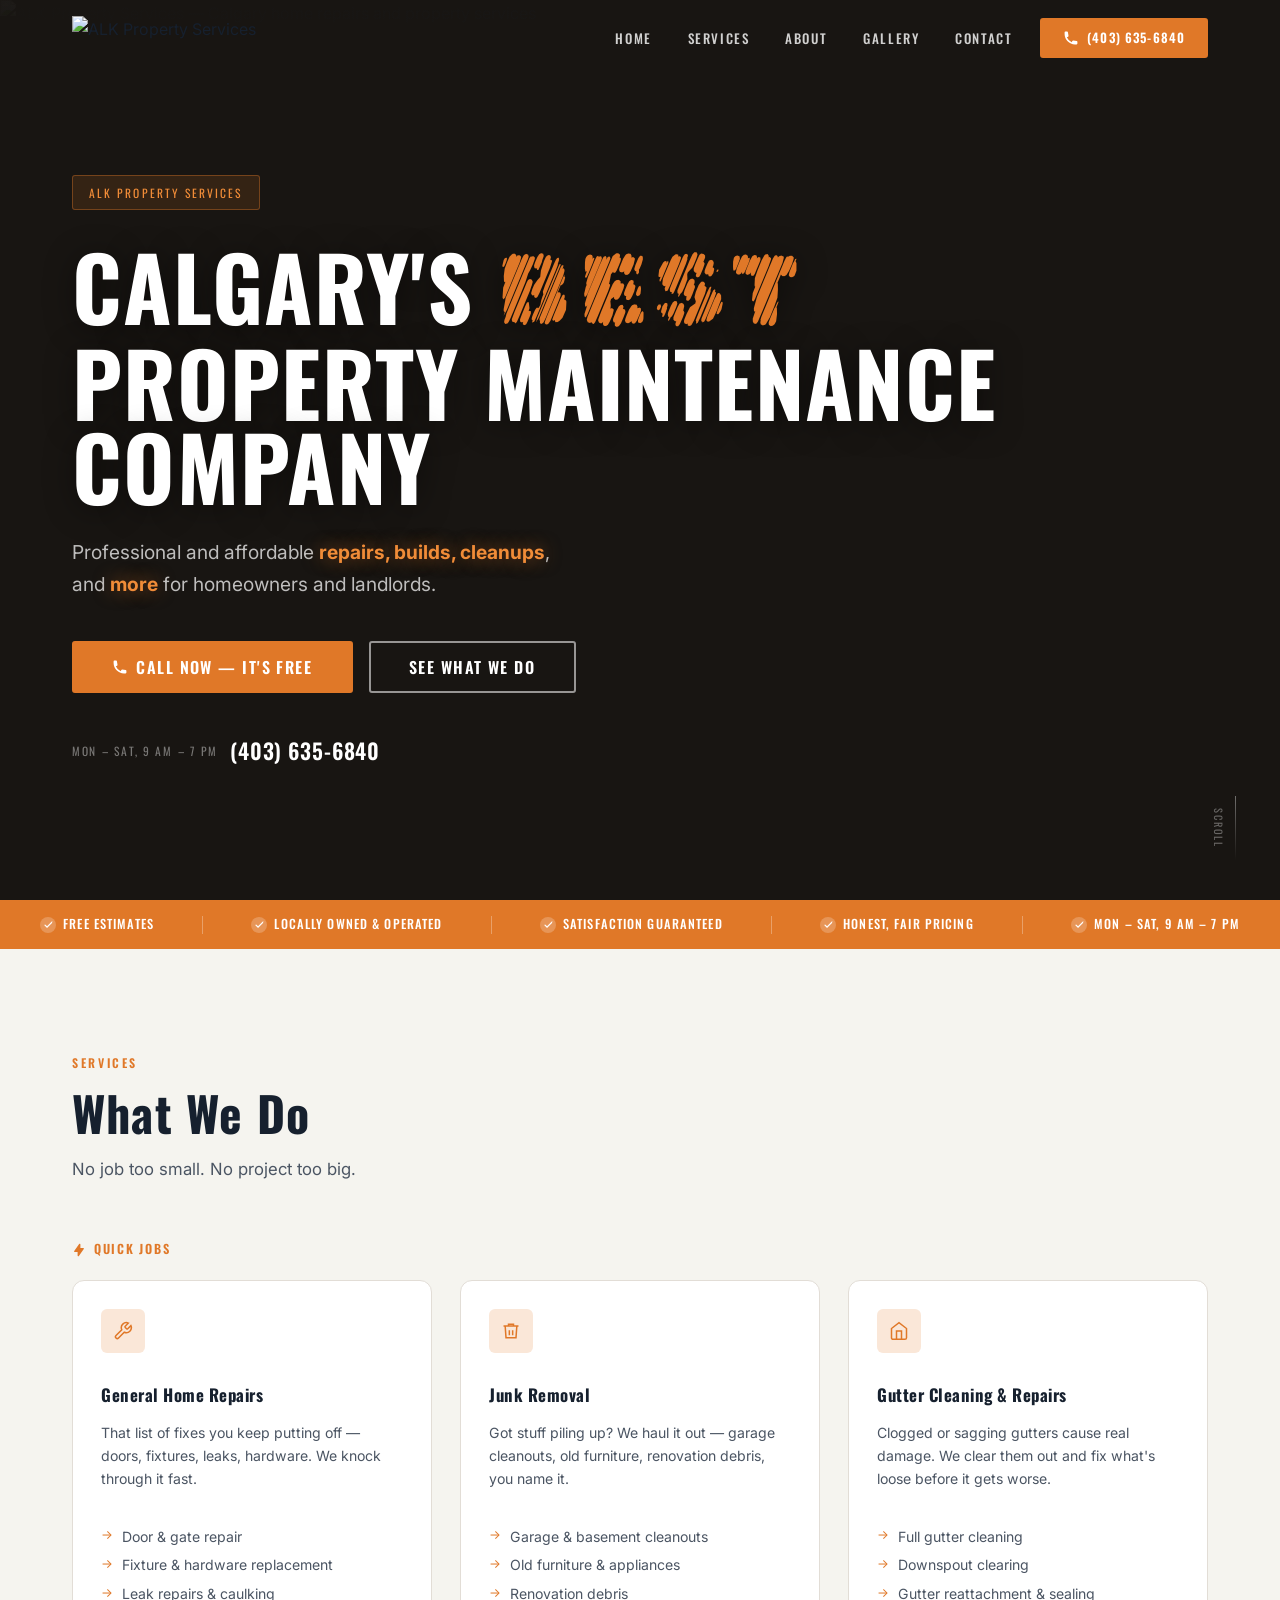
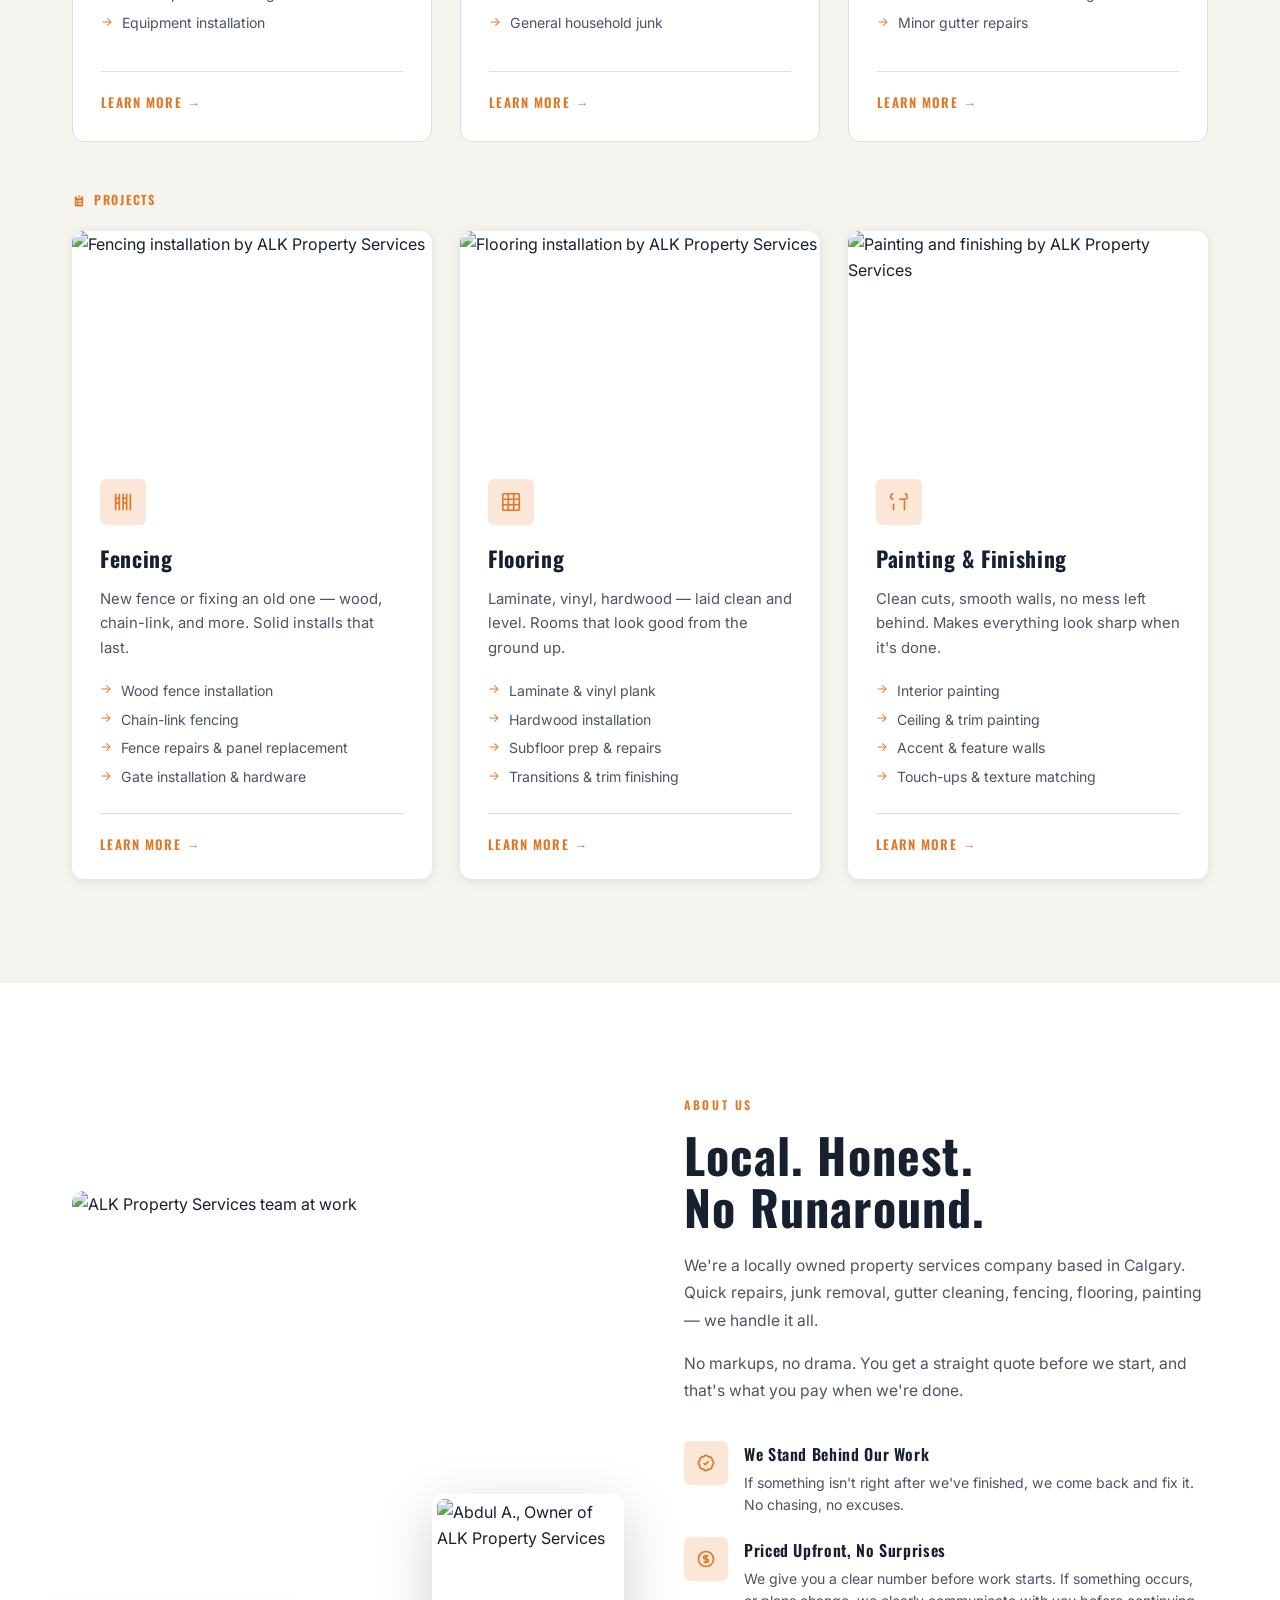
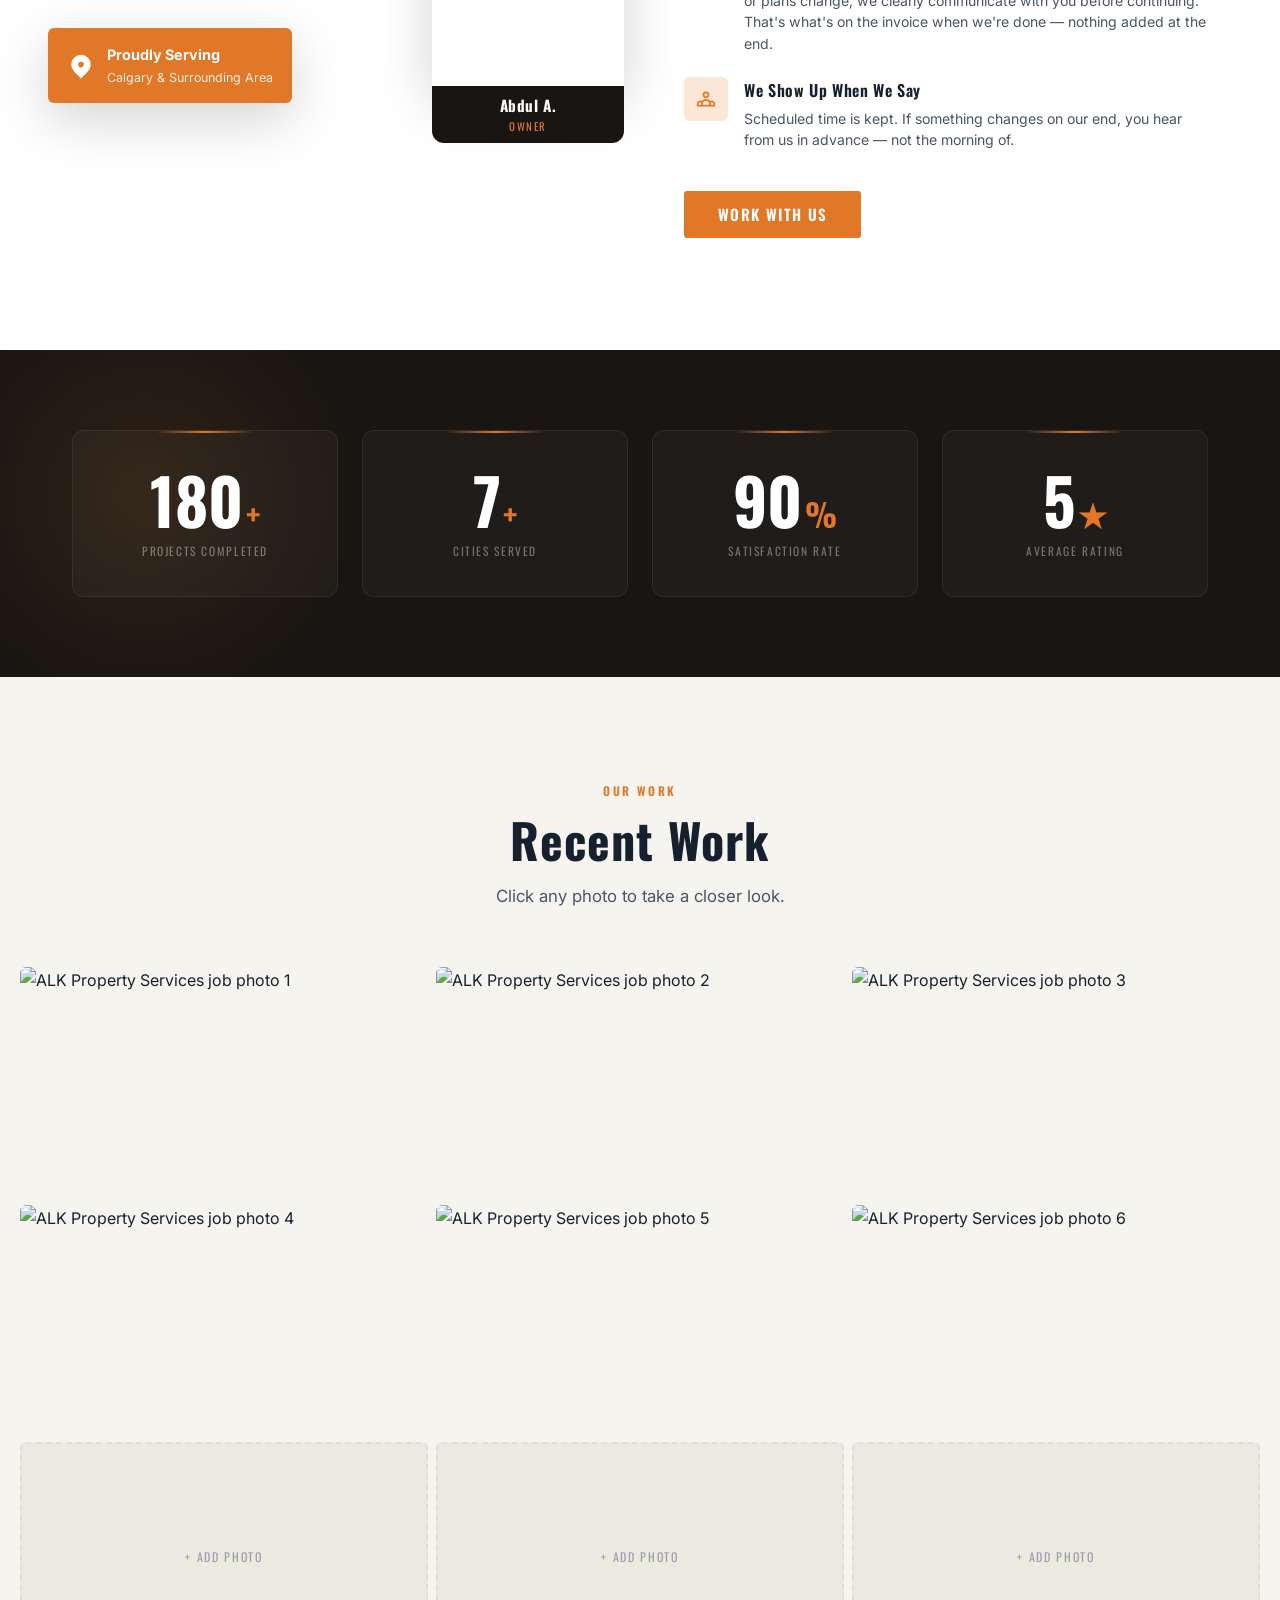
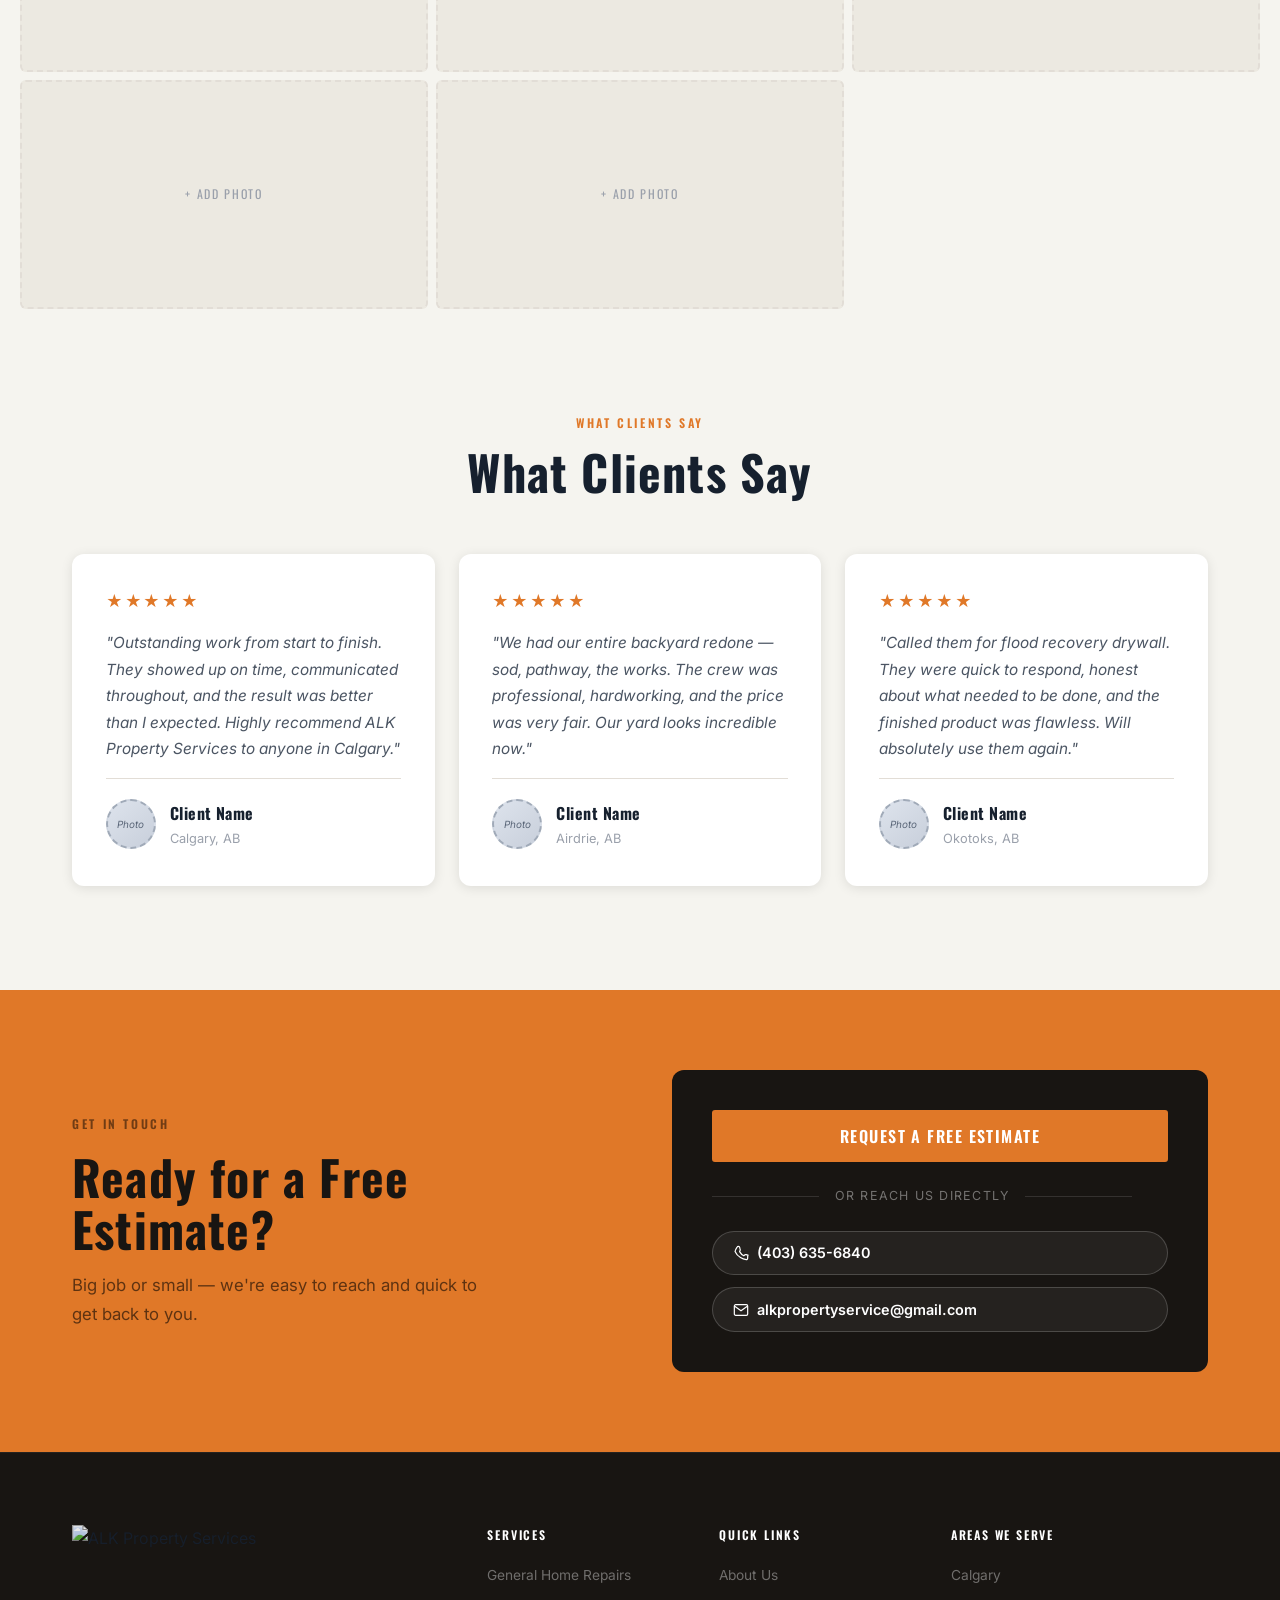
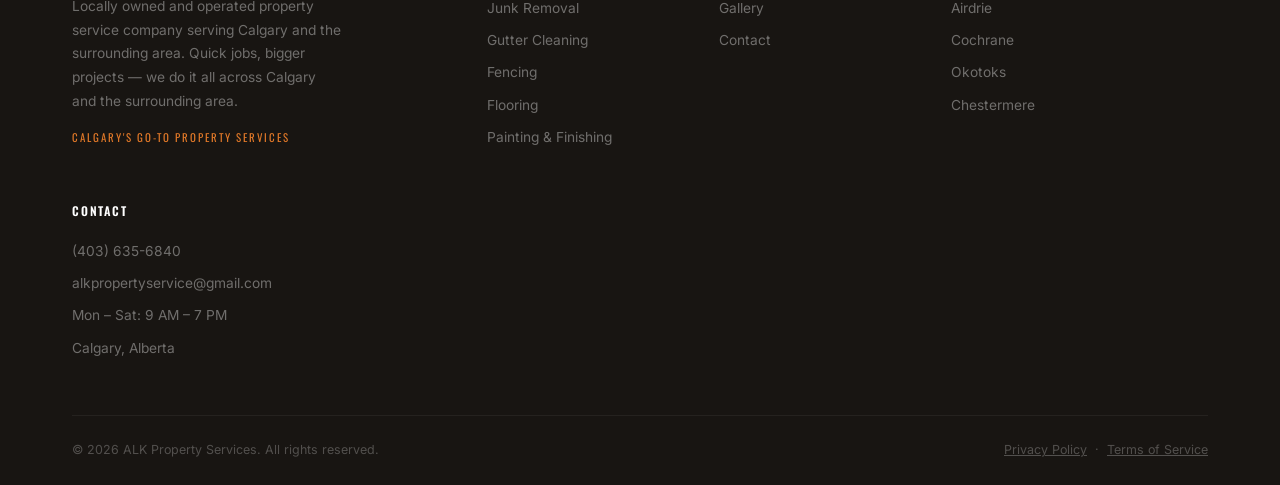
==== commit 55f42264: "Add files via upload" ====
--- a/index.html
+++ b/index.html
@@ -3,13 +3,79 @@
 <head>
     <meta charset="UTF-8">
     <meta name="viewport" content="width=device-width, initial-scale=1.0">
-    <title>ALK Property Services | Drywall &amp; Home Repairs | Calgary, AB</title>
-    <meta name="description" content="ALK Property Services is Calgary's trusted property service company — drywall installation, patching, repairs, painting, and general home fixes done right. Free estimates, honest pricing.">
-    <meta name="keywords" content="drywall Calgary, drywall repair Calgary, home repairs Calgary, property services Calgary, painting, handyman Calgary, Airdrie, Okotoks, Cochrane">
+    <link rel="icon" href="Resources/favicon.ico" type="image/x-icon">
+    <link rel="shortcut icon" href="Resources/favicon.ico" type="image/x-icon">
+    <title>ALK Property Services | Calgary Property Maintenance &amp; Repairs</title>
+    <meta name="description" content="Calgary's best property maintenance company. Home repairs, painting, junk removal, gutter cleaning, fencing, and flooring for homeowners and landlords. Free estimates, honest pricing.">
+    <meta name="keywords" content="property maintenance Calgary, home repairs Calgary, junk removal Calgary, gutter cleaning Calgary, fencing Calgary, flooring Calgary, painting Calgary, handyman Calgary, Airdrie, Okotoks, Cochrane">
     <link rel="preconnect" href="https://fonts.googleapis.com">
     <link rel="preconnect" href="https://fonts.gstatic.com" crossorigin>
-    <link href="https://fonts.googleapis.com/css2?family=Oswald:wght@400;500;600;700&family=Inter:ital,wght@0,300;0,400;0,500;0,600;0,700;1,400&family=Playfair+Display:ital,wght@1,700&display=swap" rel="stylesheet">
+    <link href="https://fonts.googleapis.com/css2?family=Rubik+Marker+Hatch&family=Oswald:wght@400;500;600;700&family=Inter:ital,wght@0,300;0,400;0,500;0,600;0,700;1,400&family=Playfair+Display:ital,wght@1,700&display=swap" rel="stylesheet">
     <link rel="stylesheet" href="styles.css">
+    <!-- SEO: Canonical + Open Graph + Twitter Card -->
+    <link rel="canonical" href="https://alkpros.ca/">
+    <meta property="og:type"        content="website">
+    <meta property="og:url"         content="https://alkpros.ca/">
+    <meta property="og:site_name"   content="ALK Property Services">
+    <meta property="og:title"       content="ALK Property Services | Calgary Property Maintenance &amp; Repairs">
+    <meta property="og:description" content="Calgary's best property maintenance company. Home repairs, painting, junk removal, gutter cleaning, fencing, and flooring. Free estimates.">
+    <meta property="og:image"       content="https://alkpros.ca/Resources/hero.webp">
+    <meta property="og:image:alt"   content="ALK Property Services — Calgary">
+    <meta name="twitter:card"        content="summary_large_image">
+    <meta name="twitter:title"       content="ALK Property Services | Calgary Property Maintenance &amp; Repairs">
+    <meta name="twitter:description" content="Calgary's best property maintenance company. Free estimates, honest pricing.">
+    <meta name="twitter:image"       content="https://alkpros.ca/Resources/hero.webp">
+    <!-- Structured Data: LocalBusiness -->
+    <script type="application/ld+json">
+    {
+      "@context": "https://schema.org",
+      "@type": "HomeAndConstructionBusiness",
+      "name": "ALK Property Services",
+      "url": "https://alkpros.ca",
+      "logo": "https://alkpros.ca/Resources/logo_withouttext.png",
+      "image": "https://alkpros.ca/Resources/hero.webp",
+      "telephone": "+14036356840",
+      "email": "alkpropertyservice@gmail.com",
+      "description": "Calgary's best property maintenance company offering home repairs, painting, junk removal, gutter cleaning, fencing, and flooring for homeowners and landlords.",
+      "address": {
+        "@type": "PostalAddress",
+        "addressLocality": "Calgary",
+        "addressRegion": "AB",
+        "addressCountry": "CA"
+      },
+      "geo": {
+        "@type": "GeoCoordinates",
+        "latitude": 51.0447,
+        "longitude": -114.0719
+      },
+      "areaServed": [
+        { "@type": "City", "name": "Calgary" },
+        { "@type": "City", "name": "Airdrie" },
+        { "@type": "City", "name": "Cochrane" },
+        { "@type": "City", "name": "Okotoks" },
+        { "@type": "City", "name": "Chestermere" }
+      ],
+      "openingHoursSpecification": {
+        "@type": "OpeningHoursSpecification",
+        "dayOfWeek": ["Monday","Tuesday","Wednesday","Thursday","Friday","Saturday"],
+        "opens": "09:00",
+        "closes": "19:00"
+      },
+      "priceRange": "$$",
+      "hasOfferCatalog": {
+        "@type": "OfferCatalog",
+        "name": "Property Services",
+        "itemListElement": [
+          { "@type": "Offer", "itemOffered": { "@type": "Service", "name": "General Home Repairs",  "url": "https://alkpros.ca/repairs.html" } },
+          { "@type": "Offer", "itemOffered": { "@type": "Service", "name": "Junk Removal",          "url": "https://alkpros.ca/junk-removal.html" } },
+          { "@type": "Offer", "itemOffered": { "@type": "Service", "name": "Gutter Cleaning",       "url": "https://alkpros.ca/gutter-cleaning.html" } },
+          { "@type": "Offer", "itemOffered": { "@type": "Service", "name": "Fencing",               "url": "https://alkpros.ca/fencing.html" } },
+          { "@type": "Offer", "itemOffered": { "@type": "Service", "name": "Flooring",              "url": "https://alkpros.ca/flooring.html" } },
+          { "@type": "Offer", "itemOffered": { "@type": "Service", "name": "Painting &amp; Finishing", "url": "https://alkpros.ca/painting.html" } }
+        ]
+      }
+    }
+    </script>
 </head>
 <body>
 
@@ -18,15 +84,15 @@
     ================================================ -->
     <nav id="navbar">
         <div class="nav-container">
-            <a href="#hero" class="nav-logo" aria-label="ALK Property Services - Home">
-                <img src="Resources/logo_plain.webp" alt="ALK Property Services" class="nav-logo-img">
+            <a href="index.html" class="nav-logo" aria-label="ALK Property Services - Home">
+                <img src="Resources/logo_withouttext.png" alt="ALK Property Services" class="nav-logo-img">
             </a>
 
             <ul class="nav-links" role="list">
+                <li><a href="#hero">Home</a></li>
                 <li><a href="#services">Services</a></li>
                 <li><a href="#about">About</a></li>
                 <li><a href="#gallery">Gallery</a></li>
-                <li><a href="#areas">Service Areas</a></li>
                 <li><a href="#contact">Contact</a></li>
             </ul>
 
@@ -47,10 +113,10 @@
     <div class="mobile-overlay" id="mobileOverlay" aria-hidden="true"></div>
     <nav class="mobile-menu" id="mobileMenu" aria-label="Mobile navigation">
         <ul role="list">
+            <li><a href="#hero" class="mobile-link">Home</a></li>
             <li><a href="#services" class="mobile-link">Services</a></li>
             <li><a href="#about" class="mobile-link">About</a></li>
             <li><a href="#gallery" class="mobile-link">Gallery</a></li>
-            <li><a href="#areas" class="mobile-link">Service Areas</a></li>
             <li><a href="#contact" class="mobile-link">Contact</a></li>
         </ul>
         <a href="tel:4036356840" class="btn btn-accent mobile-cta">(403) 635-6840</a>
@@ -66,31 +132,32 @@
     ================================================ -->
     <section id="hero" aria-label="Hero">
         <!-- Replace this div with an <img> or CSS background-image when ready -->
-        <img src="Resources/hero_bg.webp" alt="ALK Property Services — Calgary drywall and home repair" class="hero-bg-img">
+        <img src="Resources/hero_bg.webp" alt="ALK Property Services — Calgary home repairs and property services" class="hero-bg-img">
         <div class="hero-overlay" aria-hidden="true"></div>
 
         <div class="hero-content">
             <div class="hero-eyebrow">
-                <span class="pulse-dot" aria-hidden="true"></span>
-                Calgary, Alberta
+                ALK Property Services
             </div>
 
             <h1 class="hero-title">
-                <span class="hero-alk">ALK</span> PROPERTY<br>
-                SERVICES
+                CALGARY'S <span class="hero-alk">BEST</span><br>PROPERTY MAINTENANCE COMPANY
             </h1>
 
             <p class="hero-sub">
-                Calgary's drywall &amp; home repair specialists. Done right, on budget, every time.
+                Professional and affordable <span class="hero-sub-highlight">repairs, builds, cleanups</span>, and <span class="hero-sub-highlight">more</span> for homeowners and landlords.
             </p>
 
             <div class="hero-ctas">
-                <a href="#contact" class="btn btn-accent btn-lg">Get a Free Estimate</a>
-                <a href="#services" class="btn btn-ghost btn-lg">Explore Services</a>
+                <a href="tel:4036356840" class="btn btn-accent btn-lg">
+                    <svg class="btn-icon" viewBox="0 0 20 20" fill="currentColor" aria-hidden="true"><path d="M2 3a1 1 0 011-1h2.153a1 1 0 01.986.836l.74 4.435a1 1 0 01-.54 1.06l-1.548.773a11.037 11.037 0 006.105 6.105l.774-1.548a1 1 0 011.059-.54l4.435.74a1 1 0 01.836.986V17a1 1 0 01-1 1h-2C7.82 18 2 12.18 2 5V3z"/></svg>
+                    Call Now — It's Free
+                </a>
+                <a href="#services" class="btn btn-ghost btn-lg">See What We Do</a>
             </div>
 
             <div class="hero-phone-row">
-                <span class="hero-phone-label">Call us today</span>
+                <span class="hero-phone-label">Mon – Sat, 9 AM – 7 PM</span>
                 <a href="tel:4036356840" class="hero-phone-number">(403) 635-6840</a>
             </div>
         </div>
@@ -107,26 +174,26 @@
     ================================================ -->
     <div id="trust-strip" role="region" aria-label="Trust signals">
         <div class="trust-inner">
-            <div class="trust-item">
+            <div class="trust-item trust-desktop">
                 <svg class="trust-check" viewBox="0 0 20 20" fill="currentColor" aria-hidden="true"><path fill-rule="evenodd" d="M16.707 5.293a1 1 0 010 1.414L8.414 15l-4.121-4.121a1 1 0 011.414-1.414L8.414 12.172l7.879-7.879a1 1 0 011.414 0z" clip-rule="evenodd"/></svg>
                 Free Estimates
             </div>
-            <span class="trust-divider" aria-hidden="true"></span>
-            <div class="trust-item">
+            <span class="trust-divider trust-desktop" aria-hidden="true"></span>
+            <div class="trust-item trust-desktop">
                 <svg class="trust-check" viewBox="0 0 20 20" fill="currentColor" aria-hidden="true"><path fill-rule="evenodd" d="M16.707 5.293a1 1 0 010 1.414L8.414 15l-4.121-4.121a1 1 0 011.414-1.414L8.414 12.172l7.879-7.879a1 1 0 011.414 0z" clip-rule="evenodd"/></svg>
                 Locally Owned &amp; Operated
             </div>
-            <span class="trust-divider" aria-hidden="true"></span>
-            <div class="trust-item">
+            <span class="trust-divider trust-desktop" aria-hidden="true"></span>
+            <div class="trust-item trust-desktop">
                 <svg class="trust-check" viewBox="0 0 20 20" fill="currentColor" aria-hidden="true"><path fill-rule="evenodd" d="M16.707 5.293a1 1 0 010 1.414L8.414 15l-4.121-4.121a1 1 0 011.414-1.414L8.414 12.172l7.879-7.879a1 1 0 011.414 0z" clip-rule="evenodd"/></svg>
                 Satisfaction Guaranteed
             </div>
-            <span class="trust-divider" aria-hidden="true"></span>
-            <div class="trust-item">
+            <span class="trust-divider trust-desktop" aria-hidden="true"></span>
+            <div class="trust-item trust-desktop">
                 <svg class="trust-check" viewBox="0 0 20 20" fill="currentColor" aria-hidden="true"><path fill-rule="evenodd" d="M16.707 5.293a1 1 0 010 1.414L8.414 15l-4.121-4.121a1 1 0 011.414-1.414L8.414 12.172l7.879-7.879a1 1 0 011.414 0z" clip-rule="evenodd"/></svg>
                 Honest, Fair Pricing
             </div>
-            <span class="trust-divider" aria-hidden="true"></span>
+            <span class="trust-divider trust-desktop" aria-hidden="true"></span>
             <div class="trust-item">
                 <svg class="trust-check" viewBox="0 0 20 20" fill="currentColor" aria-hidden="true"><path fill-rule="evenodd" d="M16.707 5.293a1 1 0 010 1.414L8.414 15l-4.121-4.121a1 1 0 011.414-1.414L8.414 12.172l7.879-7.879a1 1 0 011.414 0z" clip-rule="evenodd"/></svg>
                 Mon – Sat, 9 AM – 7 PM
@@ -141,83 +208,137 @@
     <section id="services" aria-labelledby="services-heading">
         <div class="container">
             <div class="section-header">
-                <span class="eyebrow">What We Do</span>
-                <h2 id="services-heading" class="section-title">Drywall, Repairs &amp; Property Services</h2>
-                <p class="section-sub">From a drywall patch to a full room repair — we're Calgary's go-to for property services that get done properly, without the wait or the markup.</p>
-            </div>
-
-            <div class="services-grid">
-
-                <!-- SERVICE CARD 1: DRYWALL (FEATURED) -->
-                <article class="service-card featured" data-animate>
-                    <div class="service-img-wrap">
-                        <img src="Resources/drywall_card.webp" alt="Drywall installation and finishing by ALK Property Services">
-                    </div>
-                    <div class="service-body">
-                        <div class="service-icon-wrap" aria-hidden="true">
-                            <svg viewBox="0 0 24 24" fill="none" stroke="currentColor" stroke-width="1.8"><rect x="3" y="3" width="18" height="18" rx="2"/><path d="M3 9h18M9 21V9"/></svg>
-                        </div>
-                        <h3 class="service-title">Drywall Services</h3>
-                        <p class="service-desc">Our core trade. Clean boards, tight seams, smooth finishes — whether it's new construction, a repair, or flood recovery.</p>
-                        <ul class="service-list" aria-label="Drywall services">
-                            <li>Drywall installation &amp; boarding</li>
-                            <li>Taping, mudding &amp; finishing</li>
-                            <li>Patching &amp; hole repair</li>
-                            <li>Ceiling &amp; texture work</li>
-                            <li>Flood &amp; water damage recovery</li>
-                            <li>Smooth &amp; knockdown finishes</li>
-                        </ul>
-                        <a href="drywall.html" class="service-link" aria-label="Learn more about drywall services">Learn More <span aria-hidden="true">→</span></a>
-                    </div>
-                </article>
-
-                <!-- SERVICE CARD 2: HOME REPAIRS -->
-                <article class="service-card" data-animate>
-                    <div class="service-img-wrap">
-                        <img src="Resources/handy_card.webp" alt="Home repairs and handyman services by ALK Property Services">
-                    </div>
-                    <div class="service-body">
+                <span class="eyebrow">Services</span>
+                <h2 id="services-heading" class="section-title">What We Do</h2>
+                <p class="section-sub">No job too small. No project too big.</p>
+            </div>
+
+            <!-- QUICK JOBS -->
+            <div class="services-category">
+                <h3 class="services-cat-label">
+                    <svg viewBox="0 0 20 20" fill="currentColor" aria-hidden="true"><path fill-rule="evenodd" d="M11.3 1.046A1 1 0 0112 2v5h4a1 1 0 01.82 1.573l-7 10A1 1 0 018 18v-5H4a1 1 0 01-.82-1.573l7-10a1 1 0 011.12-.38z" clip-rule="evenodd"/></svg>
+                    Quick Jobs
+                </h3>
+                <div class="services-grid services-grid--quick">
+
+                    <article class="service-card-quick" data-animate>
                         <div class="service-icon-wrap" aria-hidden="true">
                             <svg viewBox="0 0 24 24" fill="none" stroke="currentColor" stroke-width="1.8"><path d="M14.7 6.3a1 1 0 000 1.4l1.6 1.6a1 1 0 001.4 0l3.77-3.77a6 6 0 01-7.94 7.94l-6.91 6.91a2.12 2.12 0 01-3-3l6.91-6.91a6 6 0 017.94-7.94l-3.76 3.76z"/></svg>
                         </div>
-                        <h3 class="service-title">Home Repairs</h3>
-                        <p class="service-desc">The fixes that pile up. We knock through the list — fast, cleanly, and done right the first time.</p>
-                        <ul class="service-list" aria-label="Home repair services">
-                            <li>Leak repairs</li>
+                        <h3 class="service-title">General Home Repairs</h3>
+                        <p class="service-desc">That list of fixes you keep putting off — doors, fixtures, leaks, hardware. We knock through it fast.</p>
+                        <ul class="service-list">
                             <li>Door &amp; gate repair</li>
                             <li>Fixture &amp; hardware replacement</li>
-                            <li>Caulking &amp; sealing</li>
+                            <li>Leak repairs &amp; caulking</li>
                             <li>Equipment installation</li>
-                            <li>General handy repairs</li>
                         </ul>
-                        <a href="repairs.html" class="service-link" aria-label="Learn more about home repairs">Learn More <span aria-hidden="true">→</span></a>
-                    </div>
-                </article>
-
-                <!-- SERVICE CARD 3: PAINTING & FINISHING -->
-                <article class="service-card" data-animate>
-                    <div class="service-img-wrap">
-                        <img src="Resources/painting_card.webp" alt="Interior painting and finishing by ALK Property Services">
-                    </div>
-                    <div class="service-body">
+                        <a href="repairs.html" class="service-link">Learn More <span aria-hidden="true">→</span></a>
+                    </article>
+
+                    <article class="service-card-quick" data-animate>
                         <div class="service-icon-wrap" aria-hidden="true">
-                            <svg viewBox="0 0 24 24" fill="none" stroke="currentColor" stroke-width="1.8"><path d="M18 3a3 3 0 0 1 0 6h-6m-6 0a3 3 0 0 1 0-6"/><path d="M6 21v-7m12-4v11"/></svg>
-                        </div>
-                        <h3 class="service-title">Painting &amp; Finishing</h3>
-                        <p class="service-desc">The final step that makes everything look sharp. Clean cuts, smooth walls, and a finish that lasts.</p>
-                        <ul class="service-list" aria-label="Painting and finishing services">
-                            <li>Interior painting</li>
-                            <li>Ceiling painting</li>
-                            <li>Trim &amp; baseboard painting</li>
-                            <li>Drywall finishing &amp; touch-ups</li>
-                            <li>Texture matching</li>
-                            <li>Accent &amp; feature walls</li>
+                            <svg viewBox="0 0 24 24" fill="none" stroke="currentColor" stroke-width="1.8"><polyline points="3 6 5 6 21 6"/><path d="M19 6l-1 14H6L5 6"/><path d="M10 11v6M14 11v6"/><path d="M9 6V4h6v2"/></svg>
+                        </div>
+                        <h3 class="service-title">Junk Removal</h3>
+                        <p class="service-desc">Got stuff piling up? We haul it out — garage cleanouts, old furniture, renovation debris, you name it.</p>
+                        <ul class="service-list">
+                            <li>Garage &amp; basement cleanouts</li>
+                            <li>Old furniture &amp; appliances</li>
+                            <li>Renovation debris</li>
+                            <li>General household junk</li>
                         </ul>
-                        <a href="painting.html" class="service-link" aria-label="Learn more about painting and finishing">Learn More <span aria-hidden="true">→</span></a>
-                    </div>
-                </article>
-
-            </div><!-- /.services-grid -->
+                        <a href="junk-removal.html" class="service-link">Learn More <span aria-hidden="true">→</span></a>
+                    </article>
+
+                    <article class="service-card-quick" data-animate>
+                        <div class="service-icon-wrap" aria-hidden="true">
+                            <svg viewBox="0 0 24 24" fill="none" stroke="currentColor" stroke-width="1.8"><path d="M3 9l9-7 9 7v11a2 2 0 01-2 2H5a2 2 0 01-2-2V9z"/><path d="M9 22V12h6v10"/></svg>
+                        </div>
+                        <h3 class="service-title">Gutter Cleaning &amp; Repairs</h3>
+                        <p class="service-desc">Clogged or sagging gutters cause real damage. We clear them out and fix what's loose before it gets worse.</p>
+                        <ul class="service-list">
+                            <li>Full gutter cleaning</li>
+                            <li>Downspout clearing</li>
+                            <li>Gutter reattachment &amp; sealing</li>
+                            <li>Minor gutter repairs</li>
+                        </ul>
+                        <a href="gutter-cleaning.html" class="service-link">Learn More <span aria-hidden="true">→</span></a>
+                    </article>
+
+                </div>
+            </div>
+
+            <!-- PROJECTS -->
+            <div class="services-category">
+                <h3 class="services-cat-label">
+                    <svg viewBox="0 0 20 20" fill="currentColor" aria-hidden="true"><path d="M9 2a1 1 0 000 2h2a1 1 0 100-2H9z"/><path fill-rule="evenodd" d="M4 5a2 2 0 012-2 3 3 0 003 3h2a3 3 0 003-3 2 2 0 012 2v11a2 2 0 01-2 2H6a2 2 0 01-2-2V5zm3 4a1 1 0 000 2h.01a1 1 0 100-2H7zm3 0a1 1 0 000 2h3a1 1 0 100-2h-3zm-3 4a1 1 0 100 2h.01a1 1 0 100-2H7zm3 0a1 1 0 100 2h3a1 1 0 100-2h-3z" clip-rule="evenodd"/></svg>
+                    Projects
+                </h3>
+                <div class="services-grid">
+
+                    <article class="service-card" data-animate>
+                        <div class="service-img-wrap">
+                            <img src="Resources/handy_card.webp" alt="Fencing installation by ALK Property Services">
+                        </div>
+                        <div class="service-body">
+                            <div class="service-icon-wrap" aria-hidden="true">
+                                <svg viewBox="0 0 24 24" fill="none" stroke="currentColor" stroke-width="1.8"><path d="M4 3v18M8 3v18M4 8h4M4 13h4M12 3v18M16 3v18M12 8h4M12 13h4M20 3v18"/></svg>
+                            </div>
+                            <h3 class="service-title">Fencing</h3>
+                            <p class="service-desc">New fence or fixing an old one — wood, chain-link, and more. Solid installs that last.</p>
+                            <ul class="service-list">
+                                <li>Wood fence installation</li>
+                                <li>Chain-link fencing</li>
+                                <li>Fence repairs &amp; panel replacement</li>
+                                <li>Gate installation &amp; hardware</li>
+                            </ul>
+                            <a href="fencing.html" class="service-link">Learn More <span aria-hidden="true">→</span></a>
+                        </div>
+                    </article>
+
+                    <article class="service-card" data-animate>
+                        <div class="service-img-wrap">
+                            <img src="Resources/handy_card.webp" alt="Flooring installation by ALK Property Services">
+                        </div>
+                        <div class="service-body">
+                            <div class="service-icon-wrap" aria-hidden="true">
+                                <svg viewBox="0 0 24 24" fill="none" stroke="currentColor" stroke-width="1.8"><rect x="3" y="3" width="18" height="18" rx="1"/><path d="M3 9h18M3 15h18M9 3v18M15 3v18"/></svg>
+                            </div>
+                            <h3 class="service-title">Flooring</h3>
+                            <p class="service-desc">Laminate, vinyl, hardwood — laid clean and level. Rooms that look good from the ground up.</p>
+                            <ul class="service-list">
+                                <li>Laminate &amp; vinyl plank</li>
+                                <li>Hardwood installation</li>
+                                <li>Subfloor prep &amp; repairs</li>
+                                <li>Transitions &amp; trim finishing</li>
+                            </ul>
+                            <a href="flooring.html" class="service-link">Learn More <span aria-hidden="true">→</span></a>
+                        </div>
+                    </article>
+
+                    <article class="service-card" data-animate>
+                        <div class="service-img-wrap">
+                            <img src="Resources/painting_card.webp" alt="Painting and finishing by ALK Property Services">
+                        </div>
+                        <div class="service-body">
+                            <div class="service-icon-wrap" aria-hidden="true">
+                                <svg viewBox="0 0 24 24" fill="none" stroke="currentColor" stroke-width="1.8"><path d="M18 3a3 3 0 0 1 0 6h-6m-6 0a3 3 0 0 1 0-6"/><path d="M6 21v-7m12-4v11"/></svg>
+                            </div>
+                            <h3 class="service-title">Painting &amp; Finishing</h3>
+                            <p class="service-desc">Clean cuts, smooth walls, no mess left behind. Makes everything look sharp when it's done.</p>
+                            <ul class="service-list">
+                                <li>Interior painting</li>
+                                <li>Ceiling &amp; trim painting</li>
+                                <li>Accent &amp; feature walls</li>
+                                <li>Touch-ups &amp; texture matching</li>
+                            </ul>
+                            <a href="painting.html" class="service-link">Learn More <span aria-hidden="true">→</span></a>
+                        </div>
+                    </article>
+
+                </div>
+            </div>
         </div>
     </section>
 
@@ -250,11 +371,11 @@
 
                 <!-- Right: Copy -->
                 <div class="about-copy" data-animate>
-                    <span class="eyebrow">About ALK Property Services</span>
+                    <span class="eyebrow">About Us</span>
                     <h2 id="about-heading" class="section-title">Local. Honest.<br>No Runaround.</h2>
 
-                    <p>We're a locally owned property services company based in Calgary. We focus on drywall, home repairs, and painting.</p>
-                    <p>Every job gets a straight quote before we start, the right materials, and the time it needs to be done properly. We're not there to hurry, we're there to finish it right.</p>
+                    <p>We're a locally owned property services company based in Calgary. Quick repairs, junk removal, gutter cleaning, fencing, flooring, painting — we handle it all.</p>
+                    <p>No markups, no drama. You get a straight quote before we start, and that's what you pay when we're done.</p>
 
                     <div class="about-pillars">
                         <div class="pillar-item">
@@ -337,7 +458,7 @@
         <div class="container">
             <div class="section-header centered">
                 <span class="eyebrow">Our Work</span>
-                <h2 id="gallery-heading" class="section-title">See What We've Been Up To</h2>
+                <h2 id="gallery-heading" class="section-title">Recent Work</h2>
                 <p class="section-sub">Click any photo to take a closer look.</p>
             </div>
         </div>
@@ -393,52 +514,6 @@
     </section>
 
 
-    <!-- ================================================
-         SERVICE AREAS
-    ================================================ -->
-    <section id="areas" aria-labelledby="areas-heading">
-        <div class="container">
-            <div class="section-header">
-                <span class="eyebrow">Where We Work</span>
-                <h2 id="areas-heading" class="section-title">Serving Calgary &amp; Surrounding Area</h2>
-                <p class="section-sub">Based in Calgary, we serve the city and surrounding communities — bringing the same quality work right to your door.</p>
-            </div>
-
-            <div class="areas-layout">
-
-                <!-- Map -->
-                <div class="areas-map-wrap" data-animate>
-                    <img src="Resources/map.webp" alt="ALK Property Services — Calgary and surrounding area service map" class="areas-map">
-                </div>
-
-                <!-- City List -->
-                <div class="areas-info" data-animate>
-                    <div class="area-home-city">
-                        <div class="area-pin-icon" aria-hidden="true">
-                            <svg viewBox="0 0 20 20" fill="currentColor"><path fill-rule="evenodd" d="M5.05 4.05a7 7 0 119.9 9.9L10 18.9l-4.95-4.95a7 7 0 010-9.9zM10 11a2 2 0 100-4 2 2 0 000 4z" clip-rule="evenodd"/></svg>
-                        </div>
-                        <div>
-                            <h3>Calgary</h3>
-                            <span class="home-city-tag">Home Base</span>
-                        </div>
-                    </div>
-
-                    <p class="areas-also-label">Also serving:</p>
-
-                    <div class="cities-grid" role="list" aria-label="Cities we serve">
-                        <div class="city-chip" role="listitem">Airdrie</div>
-                        <div class="city-chip" role="listitem">Cochrane</div>
-                        <div class="city-chip" role="listitem">Okotoks</div>
-                        <div class="city-chip" role="listitem">Chestermere</div>
-                    </div>
-
-                    <p class="areas-note">Not sure if we come to you? Give us a call — we may be able to help.</p>
-                    <a href="tel:4036356840" class="btn btn-accent">Call (403) 635-6840</a>
-                </div>
-
-            </div>
-        </div>
-    </section>
 
 
     <!-- ================================================
@@ -448,7 +523,7 @@
         <div class="container">
             <div class="section-header centered">
                 <span class="eyebrow">What Clients Say</span>
-                <h2 id="testimonials-heading" class="section-title">Trusted by Homeowners<br>Across Calgary &amp; Area</h2>
+                <h2 id="testimonials-heading" class="section-title">What Clients Say</h2>
             </div>
 
             <div class="testimonials-grid" role="list">
@@ -510,42 +585,35 @@
          CONTACT / CTA
     ================================================ -->
     <section id="contact" aria-labelledby="contact-heading">
-        <div class="cta-band-bg" aria-hidden="true"></div>
-        <div class="cta-band-overlay" aria-hidden="true"></div>
         <div class="container contact-cta-inner">
-            <div class="section-header centered" data-animate>
+
+            <div class="contact-cta-left" data-animate>
                 <span class="eyebrow">Get In Touch</span>
-                <h2 id="contact-heading" class="section-title">Ready to Start Your Project?</h2>
-                <p class="section-sub">Contact us for a free, no-obligation estimate. We reply fast.</p>
-            </div>
-
-            <div class="contact-grid" data-animate>
-                <a href="tel:4036356840" class="contact-card">
-                    <div class="contact-card-icon" aria-hidden="true">
-                        <svg viewBox="0 0 24 24" fill="none" stroke="currentColor" stroke-width="1.8"><path d="M22 16.92v3a2 2 0 01-2.18 2 19.79 19.79 0 01-8.63-3.07A19.5 19.5 0 013.07 9.82 19.79 19.79 0 0106.15 3.18 2 2 0 018 2h.09a2 2 0 012 1.72c.127.96.361 1.903.7 2.81a2 2 0 01-.45 2.11L9.91 9.91a16 16 0 006.29 6.29l1.28-1.27a2 2 0 012.11-.45c.907.339 1.85.573 2.81.7A2 2 0 0122 16.92z"/></svg>
-                    </div>
-                    <h3>Call Us</h3>
-                    <span class="contact-value">(403) 635-6840</span>
-                    <p>Monday – Saturday<br>9:00 AM – 7:00 PM</p>
+                <h2 id="contact-heading" class="section-title">Ready for a Free Estimate?</h2>
+                <p class="section-sub">Big job or small — we're easy to reach and quick to get back to you.</p>
+            </div>
+
+            <div class="contact-cta-right" data-animate>
+                <a href="https://docs.google.com/forms/d/e/1FAIpQLSdDCa2lTQlZHXl2AHuODdCyb0tzHTBVv9EBdZqP966cgFKwFw/viewform"
+                   target="_blank" rel="noopener"
+                   class="btn btn-accent btn-lg contact-cta-btn">
+                    Request a Free Estimate
                 </a>
-                <a href="mailto:alkpropertyservice@gmail.com" class="contact-card">
-                    <div class="contact-card-icon" aria-hidden="true">
-                        <svg viewBox="0 0 24 24" fill="none" stroke="currentColor" stroke-width="1.8"><path d="M4 4h16c1.1 0 2 .9 2 2v12c0 1.1-.9 2-2 2H4c-1.1 0-2-.9-2-2V6c0-1.1.9-2 2-2z"/><polyline points="22,6 12,13 2,6"/></svg>
-                    </div>
-                    <h3>Email Us</h3>
-                    <span class="contact-value">alkpropertyservice@gmail.com</span>
-                    <p>We reply within 24 hours</p>
-                </a>
-            </div>
-
-            <div class="cta-band-actions" data-animate>
-                <a href="https://docs.google.com/forms/d/e/1FAIpQLSdDCa2lTQlZHXl2AHuODdCyb0tzHTBVv9EBdZqP966cgFKwFw/viewform"
-                   target="_blank"
-                   rel="noopener"
-                   class="btn btn-accent">
-                    Request an Estimate
-                </a>
-            </div>
+                <div class="contact-divider">
+                    <span>or reach us directly</span>
+                </div>
+                <div class="contact-direct">
+                    <a href="tel:4036356840" class="contact-direct-link">
+                        <svg viewBox="0 0 24 24" fill="none" stroke="currentColor" stroke-width="1.8" aria-hidden="true"><path d="M22 16.92v3a2 2 0 01-2.18 2 19.79 19.79 0 01-8.63-3.07A19.5 19.5 0 013.07 9.82 19.79 19.79 0 0106.15 3.18 2 2 0 018 2h.09a2 2 0 012 1.72c.127.96.361 1.903.7 2.81a2 2 0 01-.45 2.11L9.91 9.91a16 16 0 006.29 6.29l1.28-1.27a2 2 0 012.11-.45c.907.339 1.85.573 2.81.7A2 2 0 0122 16.92z"/></svg>
+                        (403) 635-6840
+                    </a>
+                    <a href="mailto:alkpropertyservice@gmail.com" class="contact-direct-link">
+                        <svg viewBox="0 0 24 24" fill="none" stroke="currentColor" stroke-width="1.8" aria-hidden="true"><path d="M4 4h16c1.1 0 2 .9 2 2v12c0 1.1-.9 2-2 2H4c-1.1 0-2-.9-2-2V6c0-1.1.9-2 2-2z"/><polyline points="22,6 12,13 2,6"/></svg>
+                        alkpropertyservice@gmail.com
+                    </a>
+                </div>
+            </div>
+
         </div>
     </section>
 
@@ -559,17 +627,20 @@
 
                 <!-- Brand col -->
                 <div class="footer-brand">
-                    <img src="Resources/logo_plain.webp" alt="ALK Property Services" class="footer-logo-img">
-                    <p>Locally owned and operated property service company serving Calgary and the surrounding area. Specialists in drywall, home repairs, and painting.</p>
-                    <p class="footer-tagline">Calgary's Drywall &amp; Home Repair Specialists</p>
+                    <img src="Resources/logo_withouttext.png" alt="ALK Property Services" class="footer-logo-img">
+                    <p>Locally owned and operated property service company serving Calgary and the surrounding area. Quick jobs, bigger projects — we do it all across Calgary and the surrounding area.</p>
+                    <p class="footer-tagline">Calgary's Go-To Property Services</p>
                 </div>
 
                 <!-- Services col -->
                 <div class="footer-col">
                     <h4>Services</h4>
                     <ul>
-                        <li><a href="drywall.html">Drywall Services</a></li>
-                        <li><a href="repairs.html">Home Repairs</a></li>
+                        <li><a href="repairs.html">General Home Repairs</a></li>
+                        <li><a href="junk-removal.html">Junk Removal</a></li>
+                        <li><a href="gutter-cleaning.html">Gutter Cleaning</a></li>
+                        <li><a href="fencing.html">Fencing</a></li>
+                        <li><a href="flooring.html">Flooring</a></li>
                         <li><a href="painting.html">Painting &amp; Finishing</a></li>
                     </ul>
                 </div>
@@ -580,7 +651,6 @@
                     <ul>
                         <li><a href="#about">About Us</a></li>
                         <li><a href="#gallery">Gallery</a></li>
-                        <li><a href="#areas">Service Areas</a></li>
                         <li><a href="#contact">Contact</a></li>
                     </ul>
                 </div>
@@ -606,14 +676,6 @@
                         <li>Mon – Sat: 9 AM – 7 PM</li>
                         <li>Calgary, Alberta</li>
                     </ul>
-                    <div class="footer-social">
-                        <a href="#" class="footer-social-link" aria-label="Facebook">
-                            <svg viewBox="0 0 24 24" fill="currentColor" aria-hidden="true"><path d="M18 2h-3a5 5 0 00-5 5v3H7v4h3v8h4v-8h3l1-4h-4V7a1 1 0 011-1h3z"/></svg>
-                        </a>
-                        <a href="#" class="footer-social-link" aria-label="Instagram">
-                            <svg viewBox="0 0 24 24" fill="none" stroke="currentColor" stroke-width="2" aria-hidden="true"><rect x="2" y="2" width="20" height="20" rx="5" ry="5"/><path d="M16 11.37A4 4 0 1112.63 8 4 4 0 0116 11.37z"/><line x1="17.5" y1="6.5" x2="17.51" y2="6.5"/></svg>
-                        </a>
-                    </div>
                 </div>
 
             </div><!-- /.footer-grid -->
--- a/styles.css
+++ b/styles.css
@@ -10,13 +10,13 @@
 ───────────────────────────────────────── */
 :root {
     /* Core palette */
-    --ink:          #0d1b35;   /* deep navy for dark sections */
-    --ink-2:        #0f2040;   /* card bg in dark contexts */
-    --ink-3:        #152848;   /* slightly lighter navy */
-    --amber:        #b8963e;   /* muted brass / aged gold accent */
-    --amber-bright: #c9a84c;   /* slightly lighter brass — hover / use on dark backgrounds */
-    --amber-dim:    #8f7228;   /* deeper brass — pressed state */
-    --amber-glow:   rgba(184,150,62,.18);
+    --ink:          #181512;   /* warm charcoal for dark sections */
+    --ink-2:        #1e1a16;   /* card bg in dark contexts */
+    --ink-3:        #251f1a;   /* slightly lighter warm charcoal */
+    --amber:        #e07828;   /* warm orange accent */
+    --amber-bright: #f08c38;   /* lighter orange — hover / use on dark backgrounds */
+    --amber-dim:    #b85e18;   /* deeper orange — pressed state */
+    --amber-glow:   rgba(224,120,40,.18);
     --paper:        #f5f4ef;   /* warm off-white — light bg */
     --paper-2:      #ece9e1;   /* slightly darker paper */
     --white:        #ffffff;
@@ -55,7 +55,7 @@
 *,*::before,*::after { box-sizing: border-box; margin: 0; padding: 0; }
 
 html {
-    scroll-behavior: smooth;
+    scroll-behavior: auto;
     -webkit-text-size-adjust: 100%;
 }
 
@@ -73,7 +73,7 @@
 button { font-family: inherit; }
 ul[role="list"] { list-style: none; }
 ::selection { background: var(--amber); color: var(--white); }
-/* Palette: Deep Navy (#0d1b35) + Muted Brass (#b8963e) */
+/* Palette: Warm Charcoal (#181512) + Warm Orange (#e07828) */
 
 /* ─────────────────────────────────────────
    LIGHTBOX
@@ -271,7 +271,7 @@
     background: var(--amber-dim);
     border-color: var(--amber-dim);
     transform: translateY(-2px);
-    box-shadow: 0 8px 28px rgba(184,150,62,.38);
+    box-shadow: 0 8px 28px rgba(224,120,40,.38);
 }
 
 .btn-ghost {
@@ -528,8 +528,8 @@
     inset: 0;
     z-index: 1;
     background:
-        linear-gradient(to right,  rgba(13,27,53,.92) 0%, rgba(13,27,53,.6) 60%, rgba(13,27,53,.4) 100%),
-        linear-gradient(to bottom, rgba(13,27,53,.2) 0%, rgba(13,27,53,.0) 40%, rgba(13,27,53,.55) 100%);
+        linear-gradient(to right,  rgba(24,21,18,.96) 0%, rgba(24,21,18,.78) 60%, rgba(24,21,18,.6) 100%),
+        linear-gradient(to bottom, rgba(24,21,18,.4) 0%, rgba(24,21,18,.15) 40%, rgba(24,21,18,.75) 100%);
 }
 
 /* Content */
@@ -547,8 +547,8 @@
     display: inline-flex;
     align-items: center;
     gap: .6rem;
-    background: rgba(184,150,62,.14);
-    border: 1px solid rgba(184,150,62,.38);
+    background: rgba(224,120,40,.14);
+    border: 1px solid rgba(224,120,40,.38);
     color: var(--amber-bright);
     font-family: var(--ff-head);
     font-size: .72rem;
@@ -557,6 +557,11 @@
     padding: .42rem 1rem;
     border-radius: var(--r-sm);
     margin-bottom: 2rem;
+    animation: pulseBox 2.4s ease-in-out infinite;
+}
+@keyframes pulseBox {
+    0%, 100% { transform: scale(1);    background: rgba(224,120,40,.14); border-color: rgba(224,120,40,.35); }
+    50%       { transform: scale(1.05); background: rgba(224,120,40,.28); border-color: rgba(224,120,40,.72); }
 }
 
 .pulse-dot {
@@ -575,7 +580,7 @@
 /* Headline */
 .hero-title {
     font-family: var(--ff-head);
-    font-size: clamp(3rem, 9vw, 7rem);
+    font-size: clamp(3rem, 7vw, 5.5rem);
     font-weight: 700;
     line-height: .96;
     letter-spacing: .015em;
@@ -591,11 +596,11 @@
 }
 .hero-alk {
     color: var(--amber);
-    font-family: 'Playfair Display', Georgia, serif;
-    font-style: italic;
-    font-weight: 700;
-    font-size: 1.05em;
-    letter-spacing: .2em;
+    font-family: 'Rubik Marker Hatch', 'Oswald', sans-serif;
+    font-style: normal;
+    font-weight: 400;
+    font-size: 1.15em;
+    letter-spacing: .08em;
 }
 
 /* Subheading */
@@ -606,6 +611,11 @@
     line-height: 1.7;
     margin-bottom: 2.5rem;
 }
+.hero-sub-highlight {
+    color: var(--amber-bright);
+    font-weight: 700;
+    text-shadow: 0 0 18px rgba(224,120,40,.55);
+}
 
 /* CTAs */
 .hero-ctas {
@@ -724,11 +734,61 @@
     background: var(--paper);
 }
 
+.services-category {
+    margin-top: 3rem;
+}
+.services-cat-label {
+    display: flex;
+    align-items: center;
+    gap: .5rem;
+    font-family: var(--ff-head);
+    font-size: .78rem;
+    font-weight: 600;
+    letter-spacing: .14em;
+    text-transform: uppercase;
+    color: var(--amber);
+    margin-bottom: 1.25rem;
+}
+.services-cat-label svg { width: 14px; height: 14px; flex-shrink: 0; }
+
 .services-grid {
     display: grid;
     grid-template-columns: repeat(3, 1fr);
     gap: 1.75rem;
 }
+.services-grid--quick {
+    grid-template-columns: repeat(3, 1fr);
+}
+
+/* Quick job card (no image) */
+.service-card-quick {
+    background: var(--white);
+    border: 1px solid var(--border);
+    border-radius: var(--r-lg);
+    padding: 1.75rem;
+    display: flex;
+    flex-direction: column;
+    gap: .75rem;
+    transition: box-shadow var(--t) var(--ease), transform var(--t) var(--ease);
+}
+.service-card-quick:hover {
+    box-shadow: var(--shadow);
+    transform: translateY(-3px);
+}
+.service-card-quick .service-icon-wrap {
+    width: 44px;
+    height: 44px;
+    border-radius: var(--r);
+    background: var(--amber-glow);
+    display: flex;
+    align-items: center;
+    justify-content: center;
+    flex-shrink: 0;
+}
+.service-card-quick .service-icon-wrap svg { width: 20px; height: 20px; stroke: var(--amber); }
+.service-card-quick .service-title { font-size: 1.05rem; margin-bottom: 0; }
+.service-card-quick .service-desc { font-size: .88rem; color: var(--text-mid); }
+.service-card-quick .service-list { font-size: .85rem; margin-top: .25rem; }
 
 /* Card */
 .service-card {
@@ -762,7 +822,7 @@
     text-transform: uppercase;
     padding: .3rem .8rem;
     border-radius: var(--r-sm);
-    box-shadow: 0 2px 8px rgba(184,150,62,.4);
+    box-shadow: 0 2px 8px rgba(224,120,40,.4);
 }
 
 /* Image slot */
@@ -1011,7 +1071,7 @@
     position: absolute;
     top: -80px; left: -80px;
     width: 450px; height: 450px;
-    background: radial-gradient(circle, rgba(184,150,62,.12) 0%, transparent 70%);
+    background: radial-gradient(circle, rgba(224,120,40,.12) 0%, transparent 70%);
     pointer-events: none;
 }
 
@@ -1125,7 +1185,7 @@
 .gallery-caption {
     position: absolute;
     inset: 0;
-    background: linear-gradient(to top, rgba(13,27,53,.78) 0%, transparent 55%);
+    background: linear-gradient(to top, rgba(24,21,18,.78) 0%, transparent 55%);
     display: flex;
     align-items: flex-end;
     padding: 1.1rem 1.25rem;
@@ -1322,11 +1382,44 @@
 #contact {
     position: relative;
     overflow: hidden;
-    background: var(--ink-2);
-}
-#contact .eyebrow { color: var(--amber-bright); }
-#contact .section-title { color: var(--white); }
-#contact .section-sub { color: rgba(255,255,255,.58); }
+    background: var(--amber);
+    padding: 5rem 0;
+}
+#contact .eyebrow       { color: rgba(0,0,0,.5); }
+#contact .section-title { color: var(--ink); margin-bottom: .75rem; }
+#contact .section-sub   { color: rgba(0,0,0,.58); max-width: 420px; }
+.contact-cta-inner {
+    position: relative;
+    z-index: 2;
+    display: grid;
+    grid-template-columns: 1fr 1fr;
+    gap: 4rem;
+    align-items: center;
+    padding: 0 2rem;
+}
+.contact-cta-left { display: flex; flex-direction: column; gap: .25rem; }
+.contact-cta-right {
+    background: var(--ink);
+    border-radius: var(--r-lg);
+    padding: 2.5rem;
+    display: flex;
+    flex-direction: column;
+    gap: 1.5rem;
+}
+.contact-cta-btn { width: 100%; justify-content: center; }
+.contact-cta-right .contact-divider { color: rgba(255,255,255,.4); }
+.contact-cta-right .contact-divider::before,
+.contact-cta-right .contact-divider::after { background: rgba(255,255,255,.12); }
+.contact-cta-right .contact-direct { flex-direction: column; }
+.contact-cta-right .contact-direct-link {
+    color: var(--white);
+    border-color: rgba(255,255,255,.18);
+    background: rgba(255,255,255,.06);
+}
+.contact-cta-right .contact-direct-link:hover {
+    background: rgba(255,255,255,.12);
+    border-color: rgba(255,255,255,.35);
+}
 
 .contact-grid {
     display: grid;
@@ -1337,65 +1430,51 @@
     margin-right: auto;
 }
 
-.contact-card {
-    background: rgba(255,255,255,.045);
-    border: 1px solid rgba(255,255,255,.08);
-    cursor: pointer;
-    text-decoration: none;
-    color: inherit;
-    border-radius: var(--r-lg);
-    padding: 2rem 1.5rem;
-    text-align: center;
-    display: flex;
-    flex-direction: column;
-    align-items: center;
-    gap: .6rem;
-    transition: background var(--t) var(--ease),
-                border-color var(--t) var(--ease),
-                transform var(--t) var(--ease);
-}
-.contact-card:hover {
-    background: rgba(255,255,255,.07);
-    border-color: rgba(184,150,62,.42);
-    transform: translateY(-4px);
-}
-
-.contact-card-icon {
-    width: 52px; height: 52px;
-    border-radius: var(--r);
-    background: var(--amber-glow);
-    display: flex;
-    align-items: center;
-    justify-content: center;
-    margin-bottom: .4rem;
-}
-.contact-card-icon svg { width: 24px; height: 24px; stroke: var(--amber); }
-
-.contact-card h3 {
-    font-family: var(--ff-head);
-    font-size: 1rem;
-    font-weight: 600;
+.contact-divider {
+    display: flex;
+    align-items: center;
+    gap: 1rem;
+    width: 100%;
+    max-width: 420px;
+    color: rgba(0,0,0,.5);
+    font-size: .78rem;
     letter-spacing: .1em;
     text-transform: uppercase;
-    color: var(--white);
-}
-.contact-value {
-    display: block;
+}
+.contact-divider::before,
+.contact-divider::after {
+    content: '';
+    flex: 1;
+    height: 1px;
+    background: rgba(0,0,0,.2);
+}
+
+.contact-direct {
+    display: flex;
+    flex-wrap: wrap;
+    justify-content: center;
+    gap: .75rem;
+}
+.contact-direct-link {
+    display: inline-flex;
+    align-items: center;
+    gap: .5rem;
+    padding: .6rem 1.25rem;
+    border: 1px solid rgba(0,0,0,.25);
+    border-radius: 999px;
+    color: var(--ink);
+    text-decoration: none;
     font-size: .9rem;
-    color: var(--amber-bright);
     font-weight: 600;
-    text-decoration: none;
-    word-break: break-word;
-    line-height: 1.45;
-    transition: color var(--t) var(--ease);
-}
-.contact-value:hover { color: var(--amber); }
-
-.contact-card p {
-    font-size: .82rem;
-    color: rgba(255,255,255,.38);
-    line-height: 1.55;
-}
+    background: rgba(0,0,0,.1);
+    transition: background var(--t) var(--ease),
+                border-color var(--t) var(--ease);
+}
+.contact-direct-link:hover {
+    background: rgba(0,0,0,.2);
+    border-color: rgba(0,0,0,.4);
+}
+.contact-direct-link svg { width: 16px; height: 16px; flex-shrink: 0; }
 
 /* Social pills */
 .social-row { display: flex; flex-direction: column; gap: .5rem; width: 100%; }
@@ -1444,7 +1523,7 @@
     position: absolute;
     inset: 0;
     z-index: 1;
-    background: rgba(13,27,53,.82);
+    background: rgba(24,21,18,.82);
 }
 .cta-band-inner {
     position: relative;
@@ -1473,22 +1552,6 @@
     flex-wrap: wrap;
     gap: 1rem;
     flex-shrink: 0;
-}
-.contact-cta-inner {
-    position: relative;
-    z-index: 2;
-    display: flex;
-    flex-direction: column;
-    align-items: center;
-    gap: 2.5rem;
-    padding: 5.5rem 0;
-}
-.contact-cta-inner .contact-grid {
-    grid-template-columns: repeat(2, 1fr);
-    max-width: 600px;
-}
-.contact-cta-inner .cta-band-actions {
-    justify-content: center;
 }
 
 
@@ -1635,6 +1698,7 @@
 
     /* Services */
     .services-grid { grid-template-columns: 1fr; }
+    .services-grid--quick { grid-template-columns: 1fr; }
 
     /* About */
     .about-grid { grid-template-columns: 1fr; gap: 3rem; }
@@ -1661,6 +1725,12 @@
 
     /* Contact */
     .contact-grid { grid-template-columns: 1fr 1fr; }
+    #contact { padding: 3.5rem 0; }
+    .contact-cta-inner { grid-template-columns: 1fr; gap: 2rem; padding: 0 1.5rem; }
+    .contact-cta-btn { width: 100%; justify-content: center; }
+    .contact-cta-right { padding: 2rem 1.5rem; }
+    .contact-direct { flex-direction: column; align-items: stretch; }
+    .contact-direct-link { justify-content: center; }
 
     /* CTA band */
     #cta-band { padding: 4rem 0; }
@@ -1679,14 +1749,13 @@
 
     .container { padding: 0 1.2rem; }
     #trust-strip { padding: .75rem 1rem; }
+    .trust-desktop { display: none; }
 
     .hero-title    { font-size: clamp(2.2rem, 14vw, 3.5rem); }
     .hero-eyebrow  { font-size: .65rem; }
 
     .contact-grid   { grid-template-columns: 1fr; }
-    .contact-cta-inner { padding: 3.5rem 1.5rem; gap: 2rem; }
-    .contact-cta-inner .contact-grid { grid-template-columns: 1fr; }
-    .contact-cta-inner .contact-card { padding: 1.1rem 1.2rem; gap: .35rem; }
+    .contact-direct-link { justify-content: center; }
     .stats-grid     { grid-template-columns: 1fr 1fr; }
     .cities-grid    { grid-template-columns: 1fr; }
 
@@ -1711,11 +1780,17 @@
 /* Page hero */
 .page-hero {
     position: relative;
-    min-height: 62vh;
-    display: flex;
-    align-items: flex-end;
+    padding: 9rem 0 4.5rem;
+    background: var(--ink);
     overflow: hidden;
-    background: var(--ink);
+}
+.page-hero::before {
+    content: '';
+    position: absolute;
+    inset: 0;
+    background-image: radial-gradient(rgba(255,255,255,.04) 1px, transparent 1px);
+    background-size: 28px 28px;
+    pointer-events: none;
 }
 .page-hero-bg {
     position: absolute;
@@ -1724,7 +1799,7 @@
     display: flex;
     align-items: center;
     justify-content: center;
-    background: linear-gradient(148deg, #0d1b35 0%, #091526 100%);
+    background: linear-gradient(148deg, #181512 0%, #100e0b 100%);
     border: 2px dashed rgba(255,255,255,.12);
     color: rgba(255,255,255,.3);
     font-style: italic;
@@ -1745,7 +1820,7 @@
     position: absolute;
     inset: 0;
     z-index: 1;
-    background: linear-gradient(to top, rgba(13,27,53,.92) 0%, rgba(13,27,53,.5) 60%, rgba(13,27,53,.2) 100%);
+    background: linear-gradient(to top, rgba(24,21,18,.92) 0%, rgba(24,21,18,.5) 60%, rgba(24,21,18,.2) 100%);
 }
 .page-hero-content {
     position: relative;
@@ -1753,7 +1828,7 @@
     width: 100%;
     max-width: var(--max-w);
     margin: 0 auto;
-    padding: 2rem 2rem 3.5rem;
+    padding: 0 2rem;
 }
 .page-hero-eyebrow {
     display: inline-flex;
@@ -1778,6 +1853,8 @@
     letter-spacing: .02em;
     line-height: 1.05;
     margin-bottom: 1rem;
+    border-left: 4px solid var(--amber);
+    padding-left: 1.25rem;
 }
 .page-hero-sub {
     font-size: 1.05rem;
@@ -1936,6 +2013,7 @@
 .sp-why-icon {
     font-size: 1.75rem;
     margin-bottom: 1rem;
+    color: var(--amber);
 }
 .sp-why-card h4 {
     font-family: var(--ff-head);
@@ -1976,7 +2054,7 @@
     color: var(--amber-glow);
     line-height: 1;
     margin-bottom: .75rem;
-    color: rgba(184,150,62,.2);
+    color: rgba(224,120,40,.2);
 }
 .sp-step h4 {
     font-family: var(--ff-head);
@@ -2099,7 +2177,7 @@
     .sp-why-grid   { grid-template-columns: 1fr; }
     .sp-service-list { grid-template-columns: 1fr; }
     .sp-gallery-grid { grid-template-columns: 1fr 1fr; }
-    .page-hero     { min-height: 50vh; }
+    .page-hero     { padding: 7rem 0 3.5rem; }
 }
 @media (max-width: 480px) {
     .sp-gallery-grid { grid-template-columns: 1fr; }
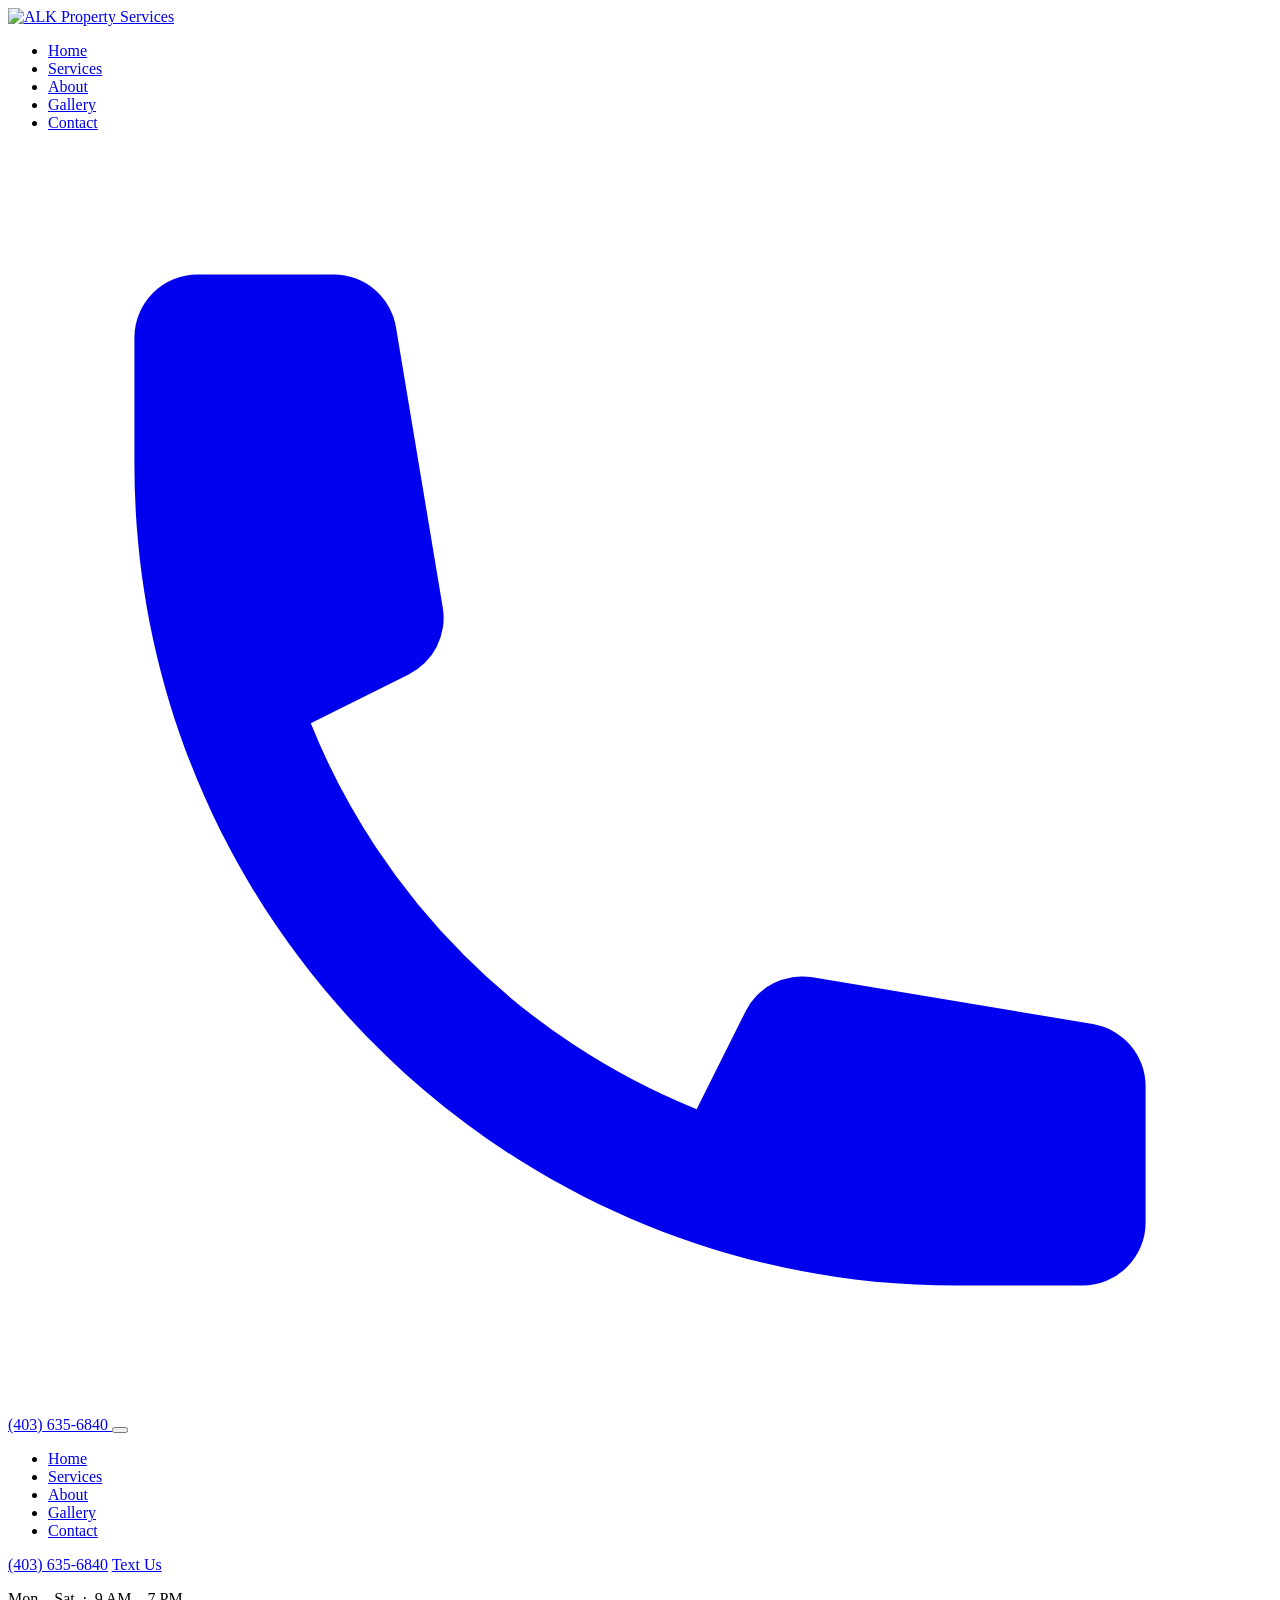
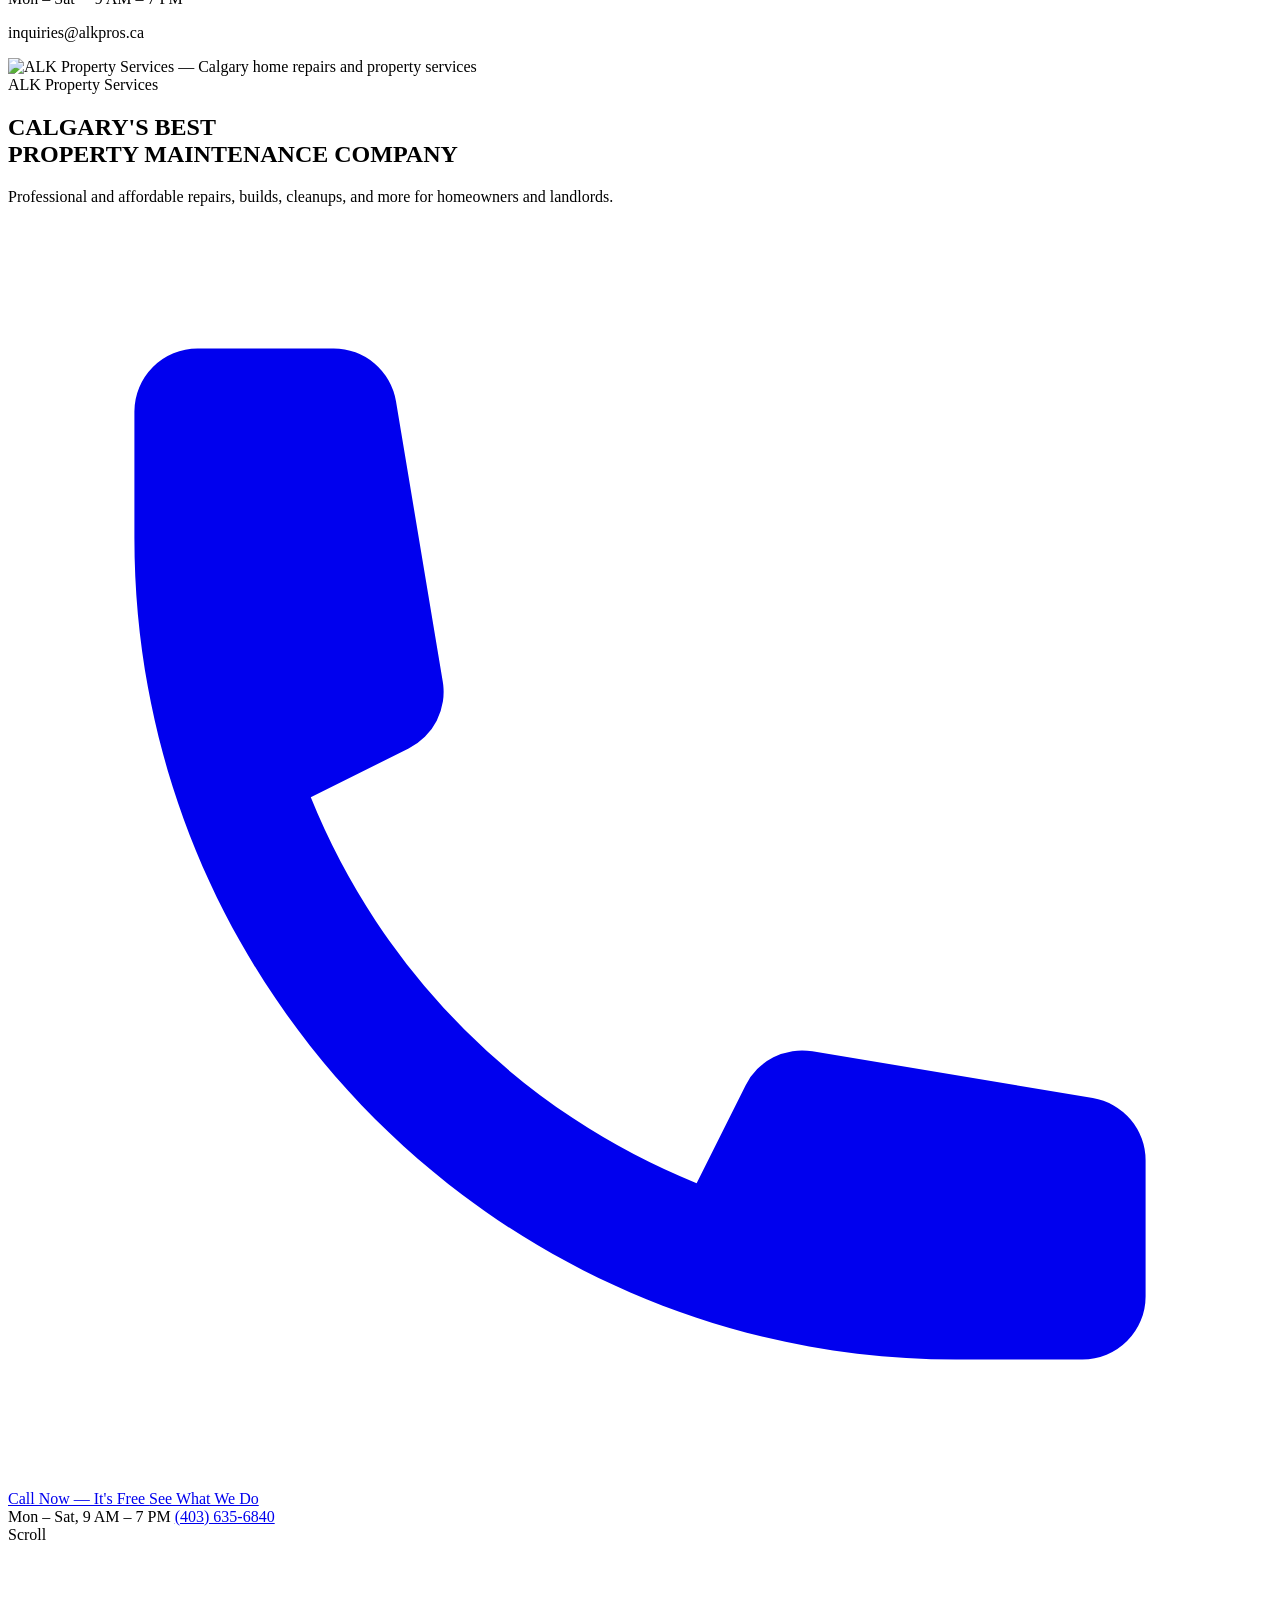
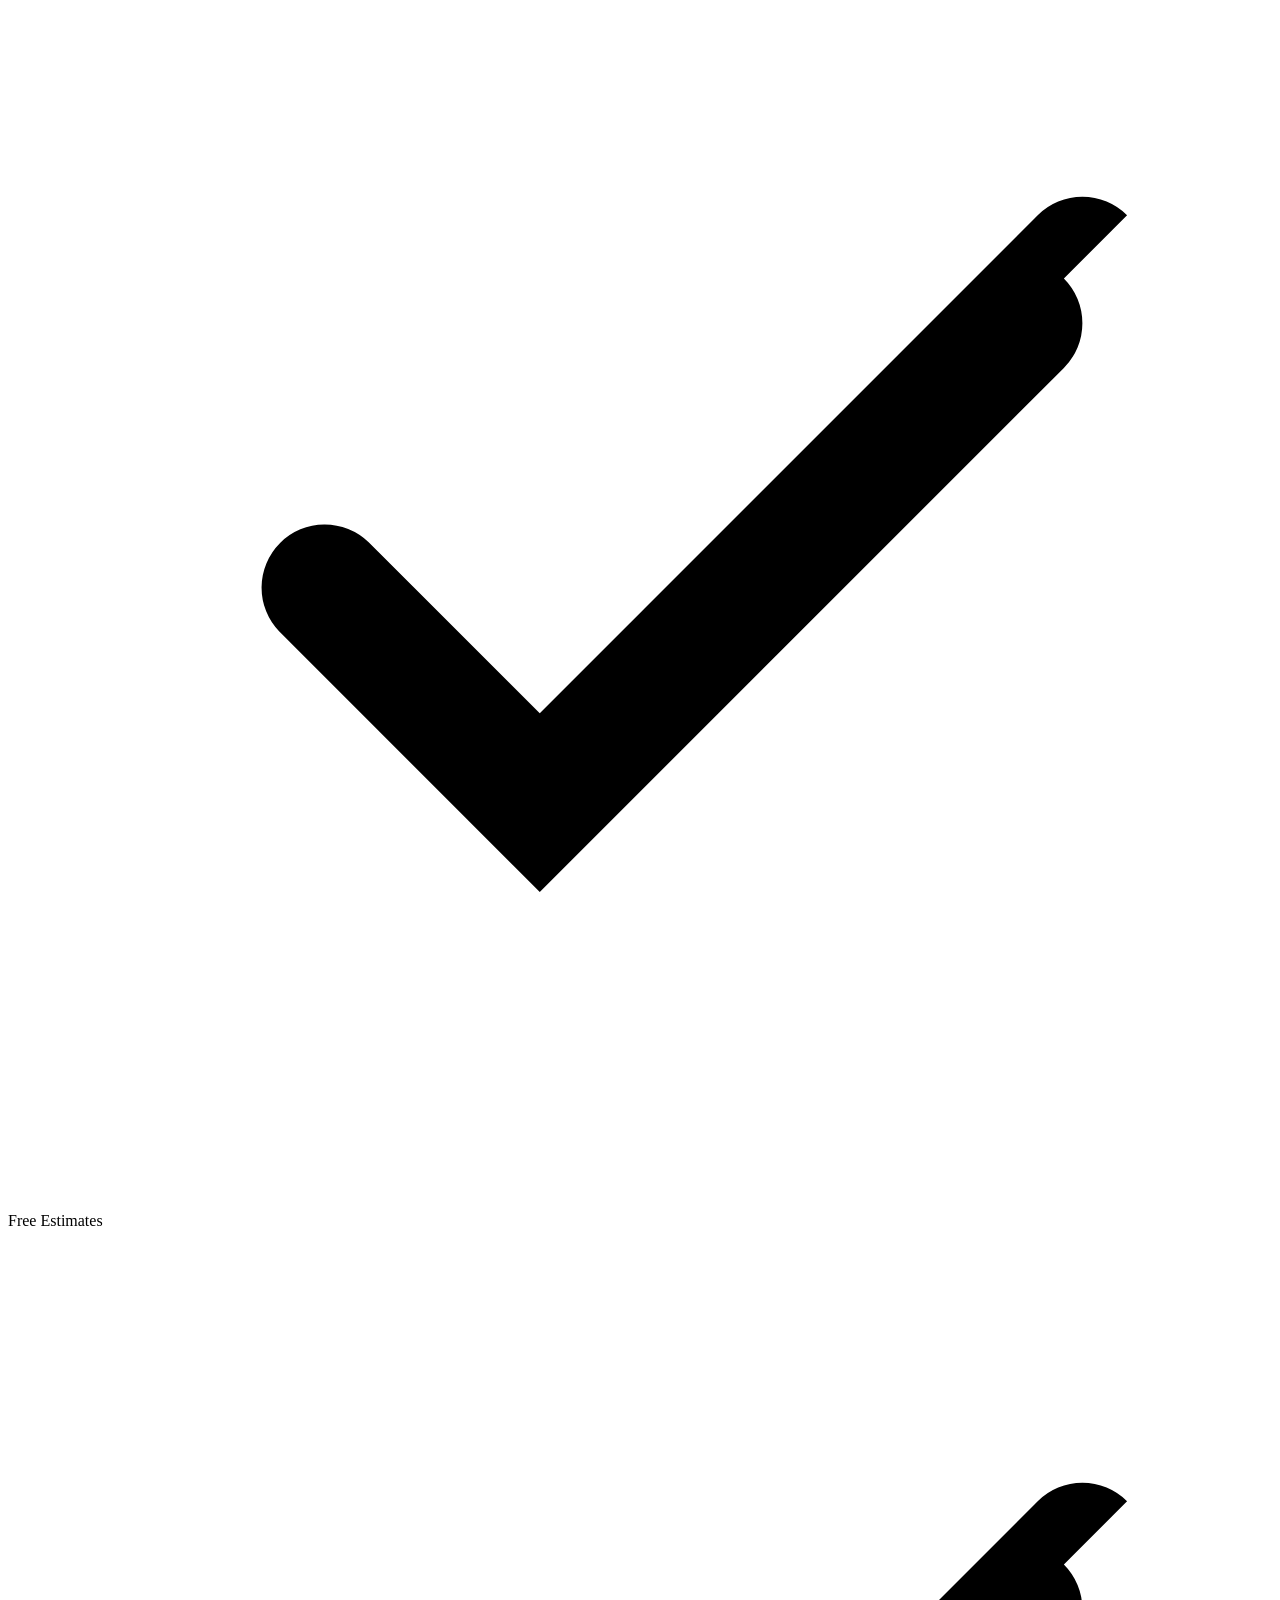
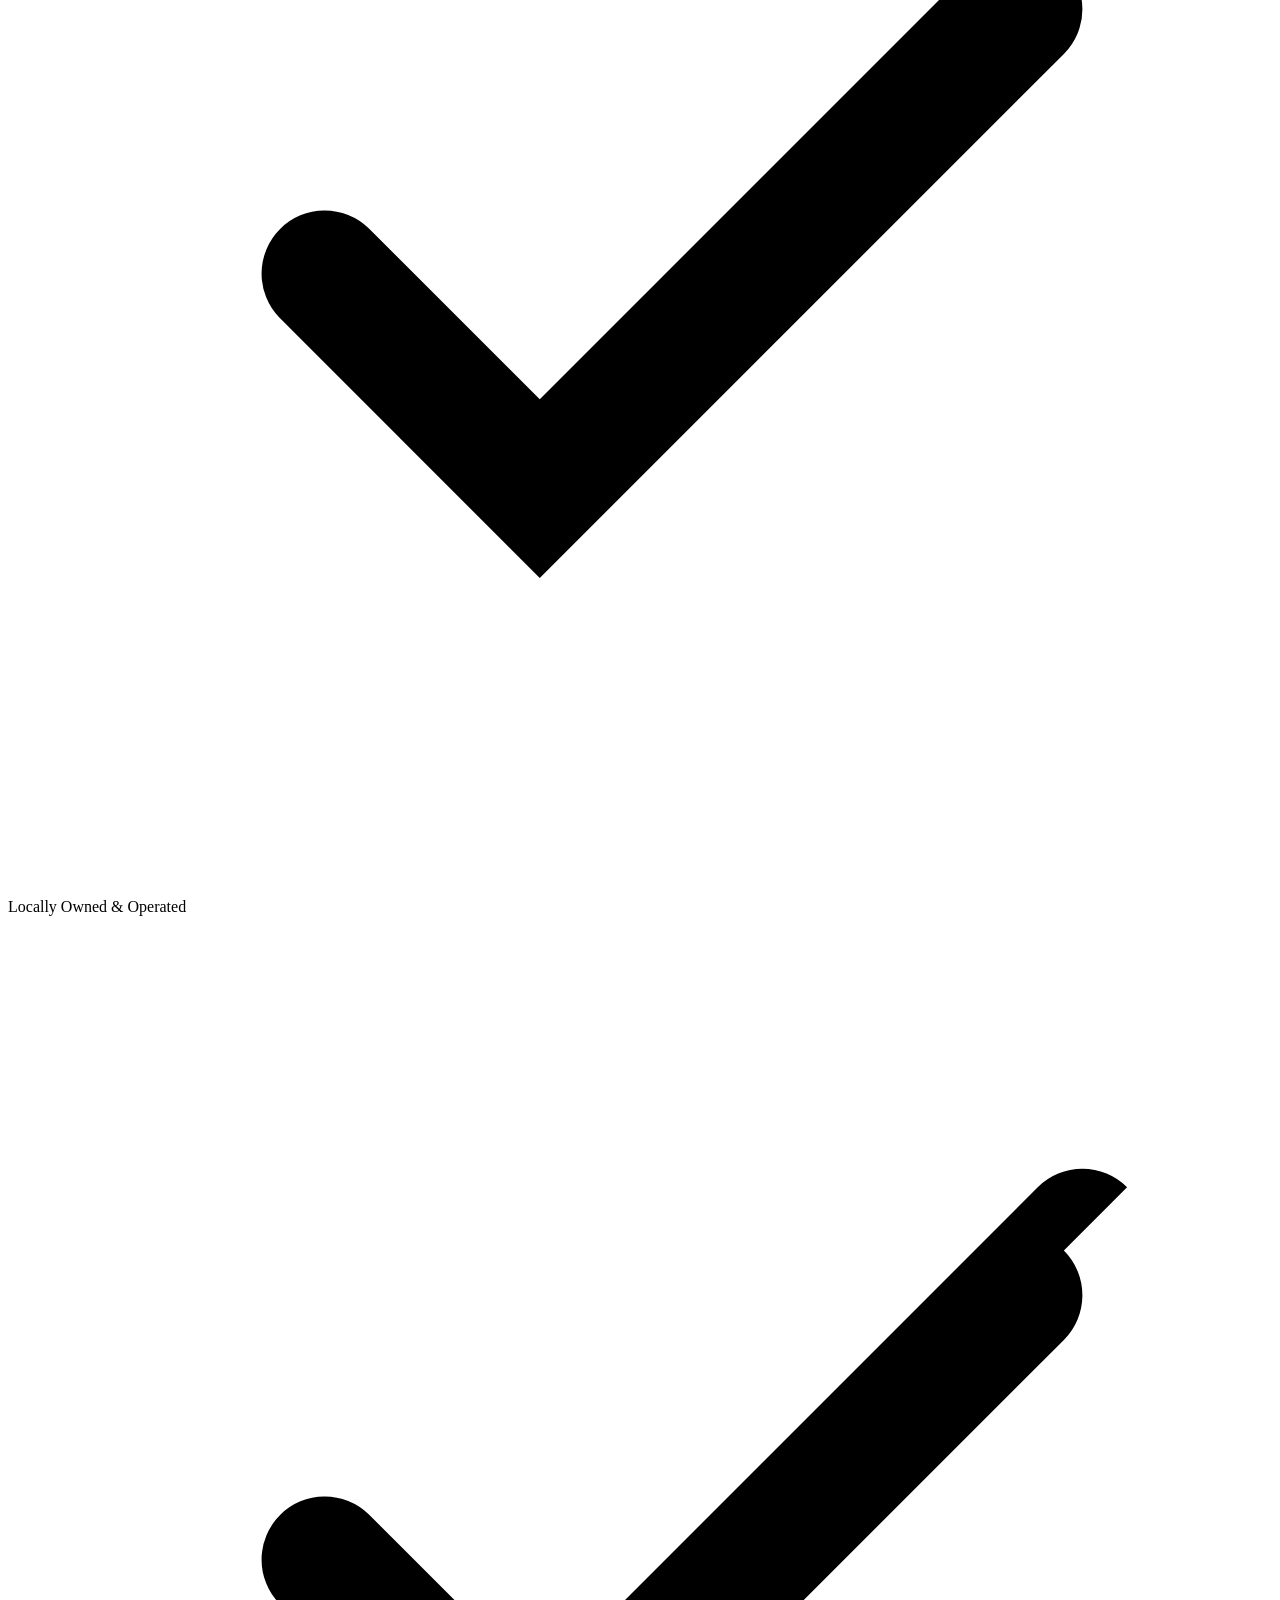
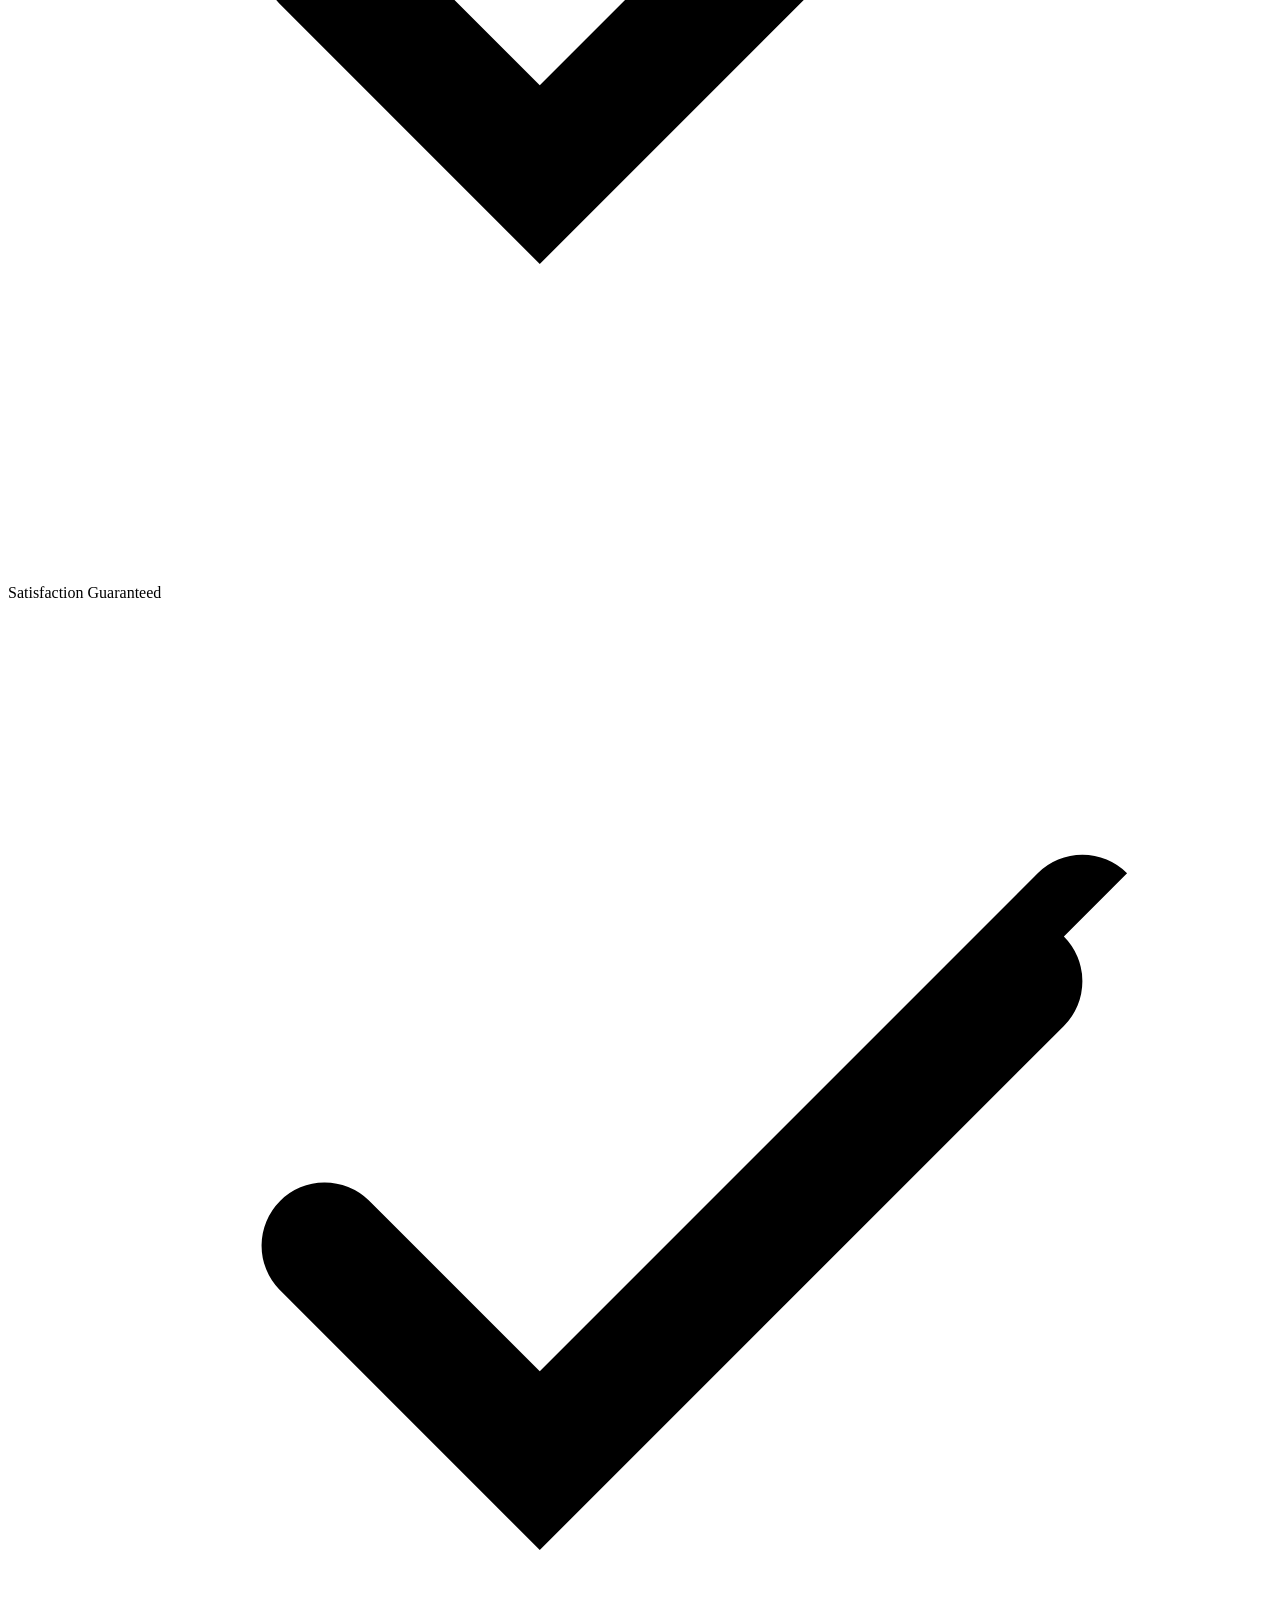
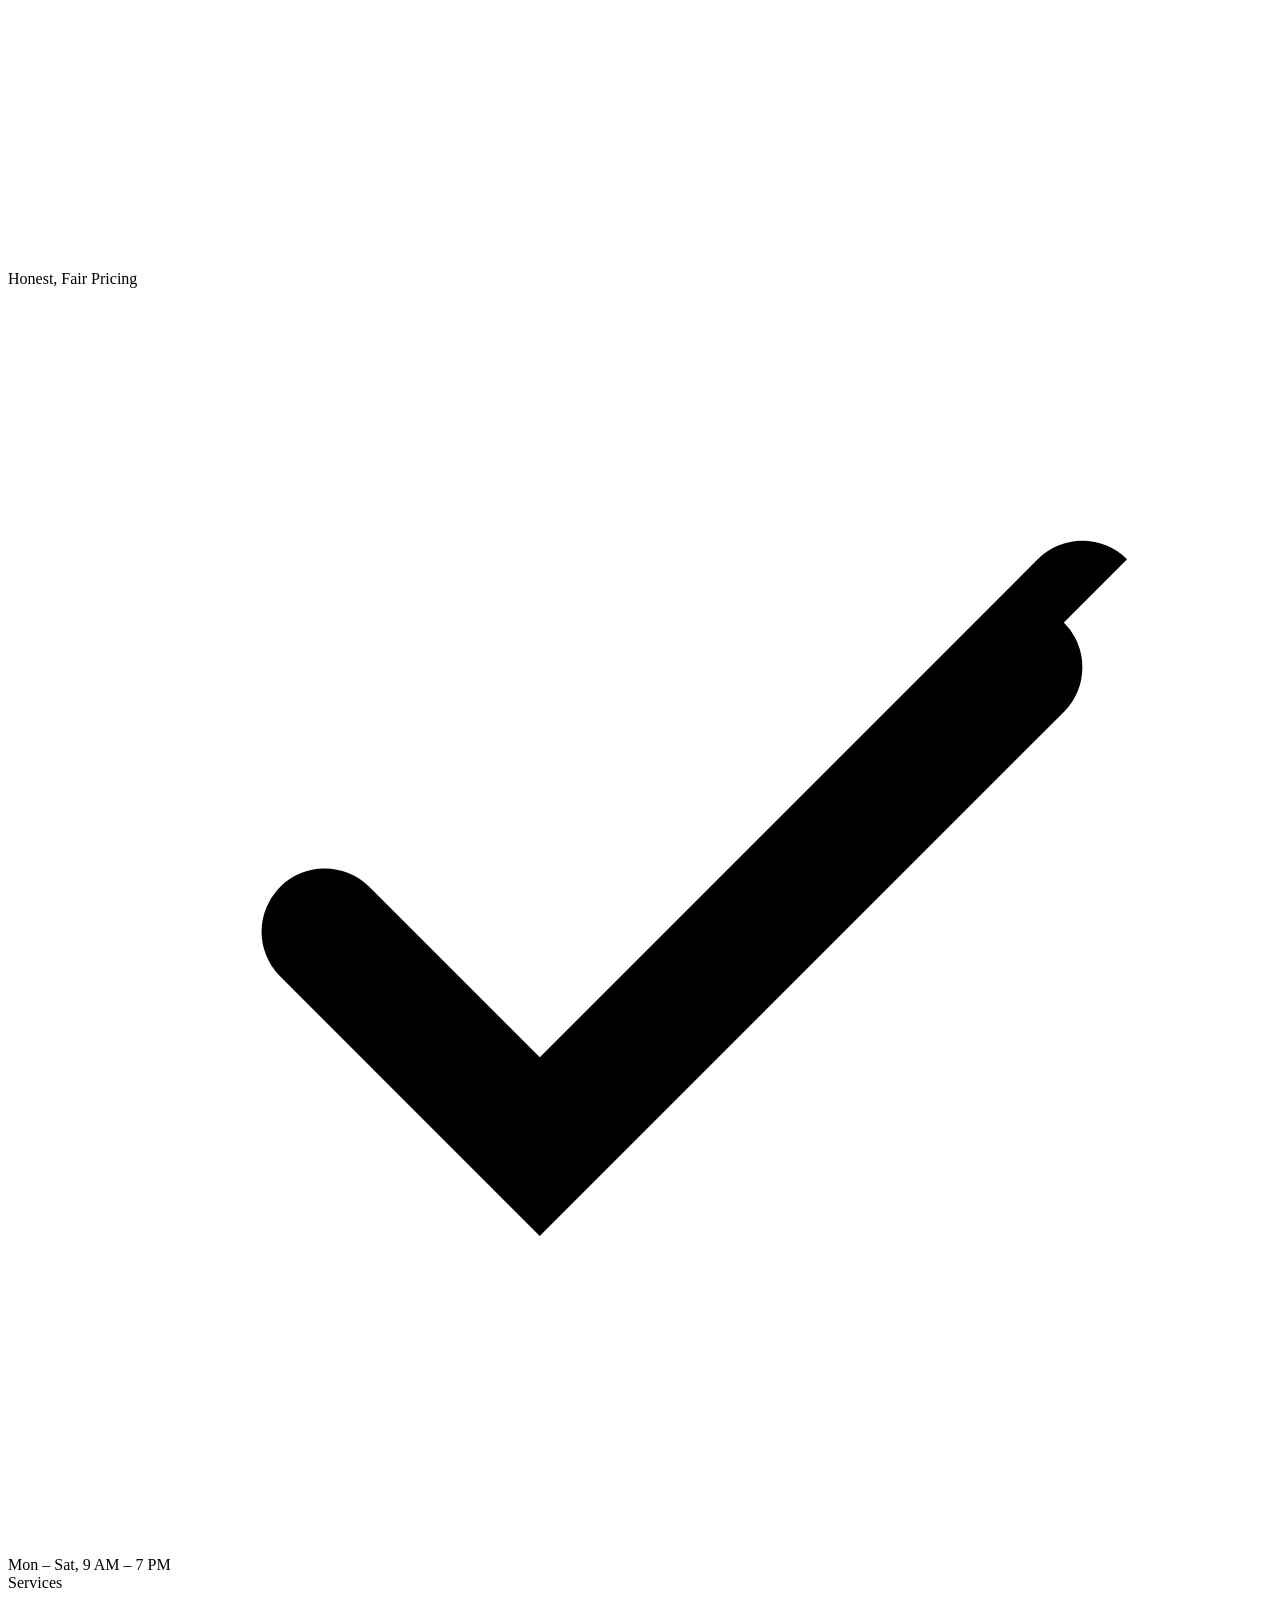
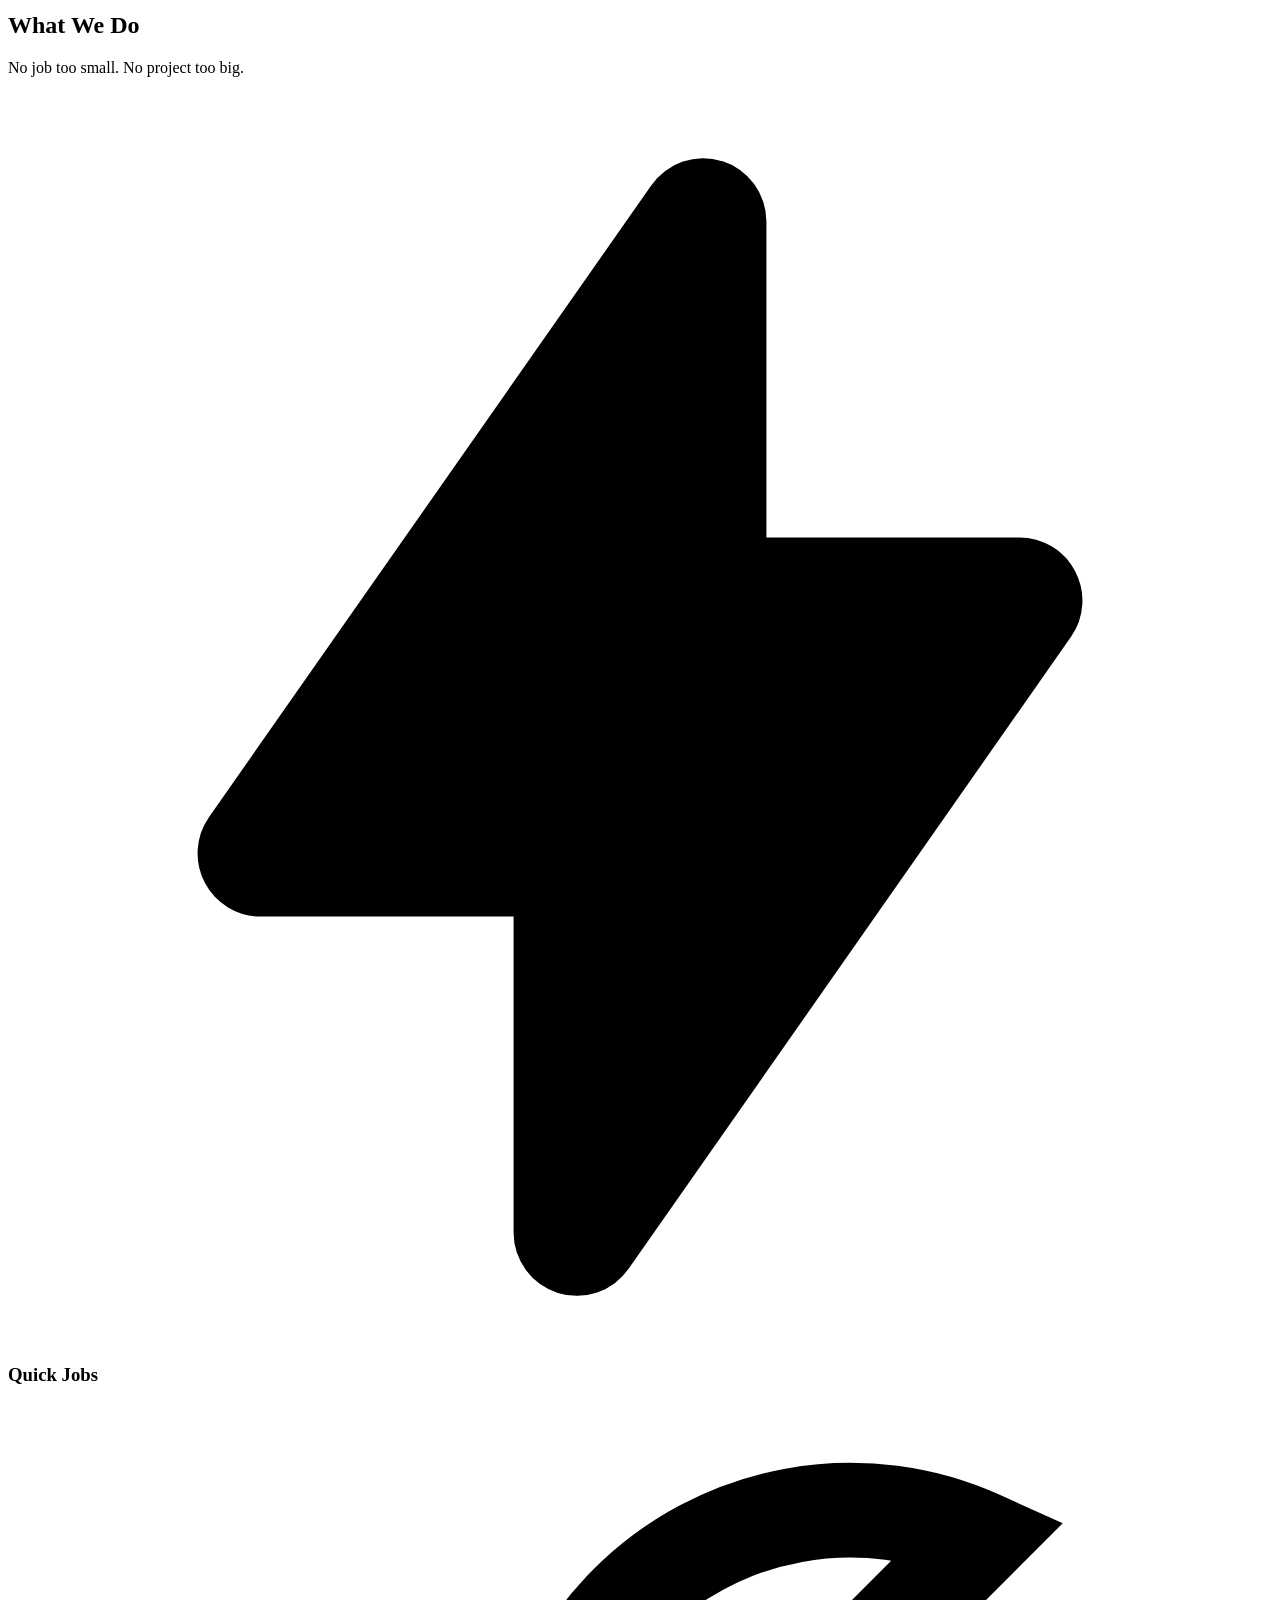
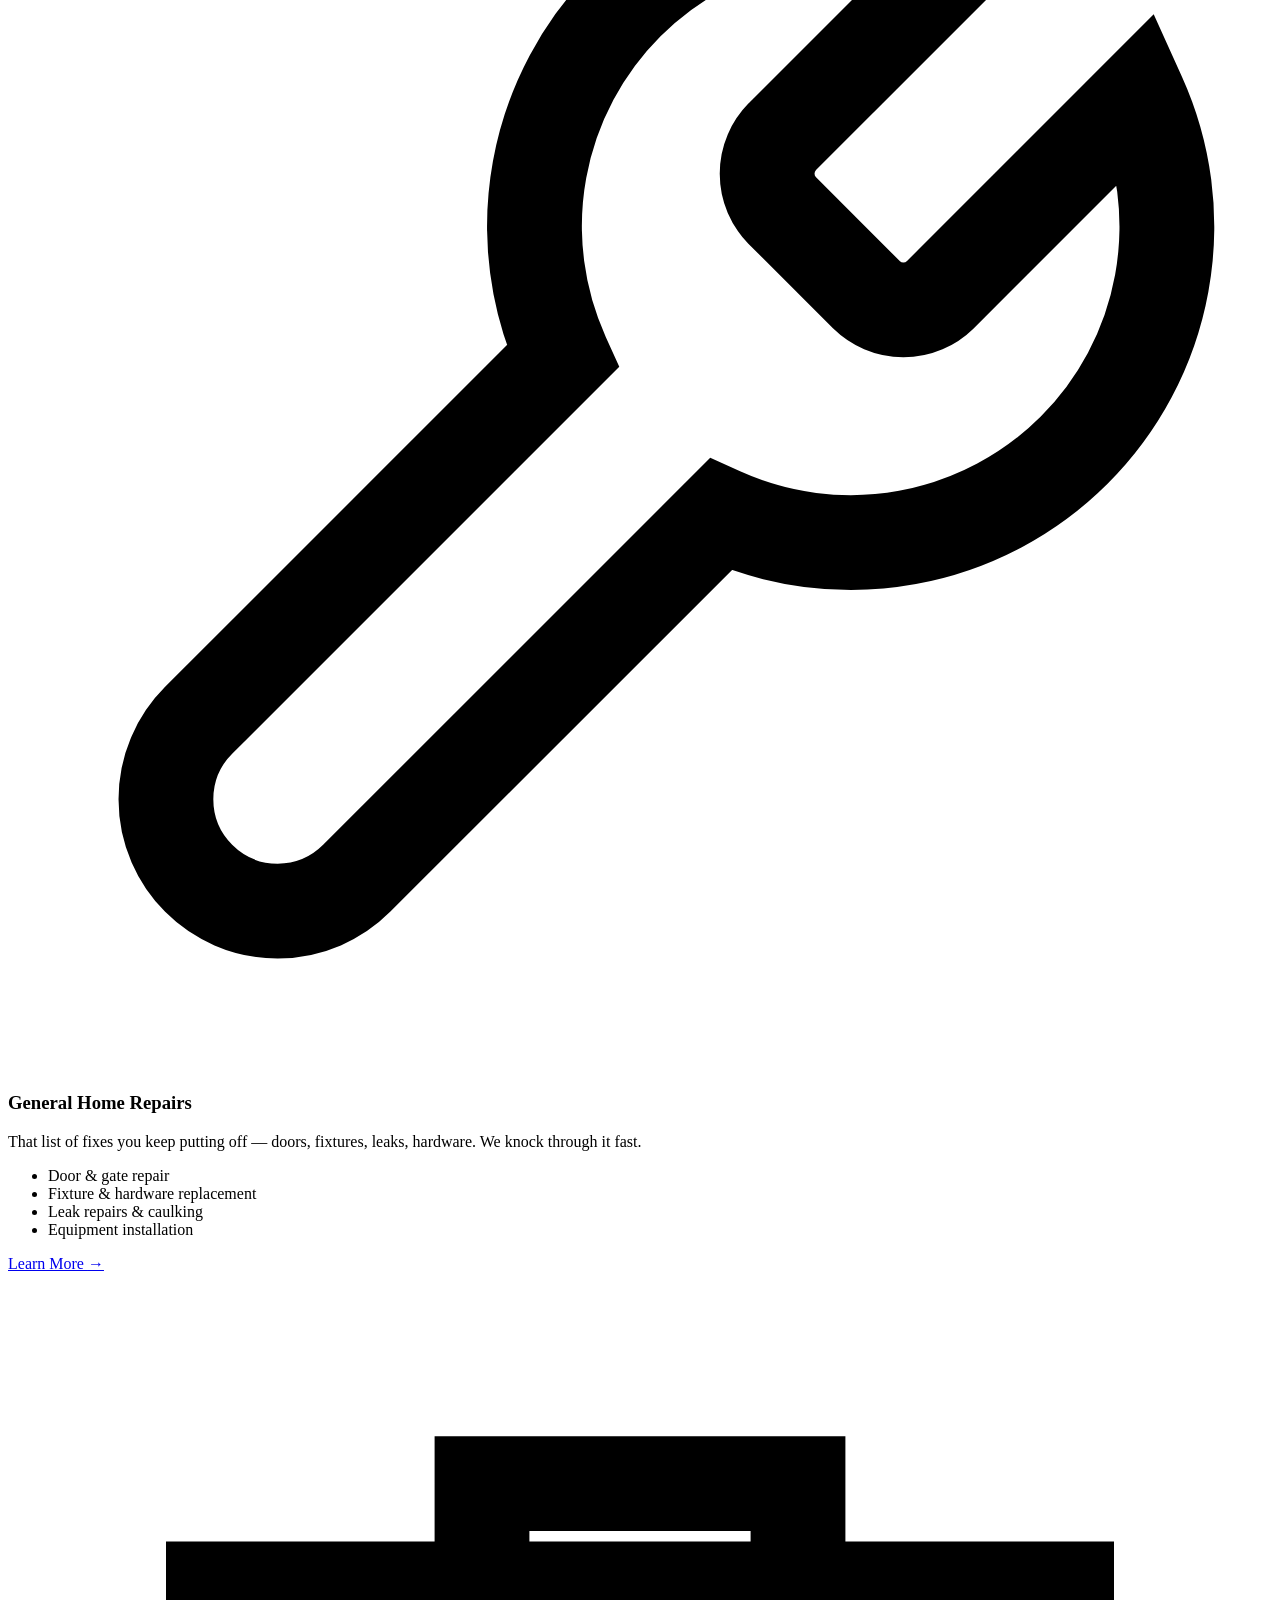
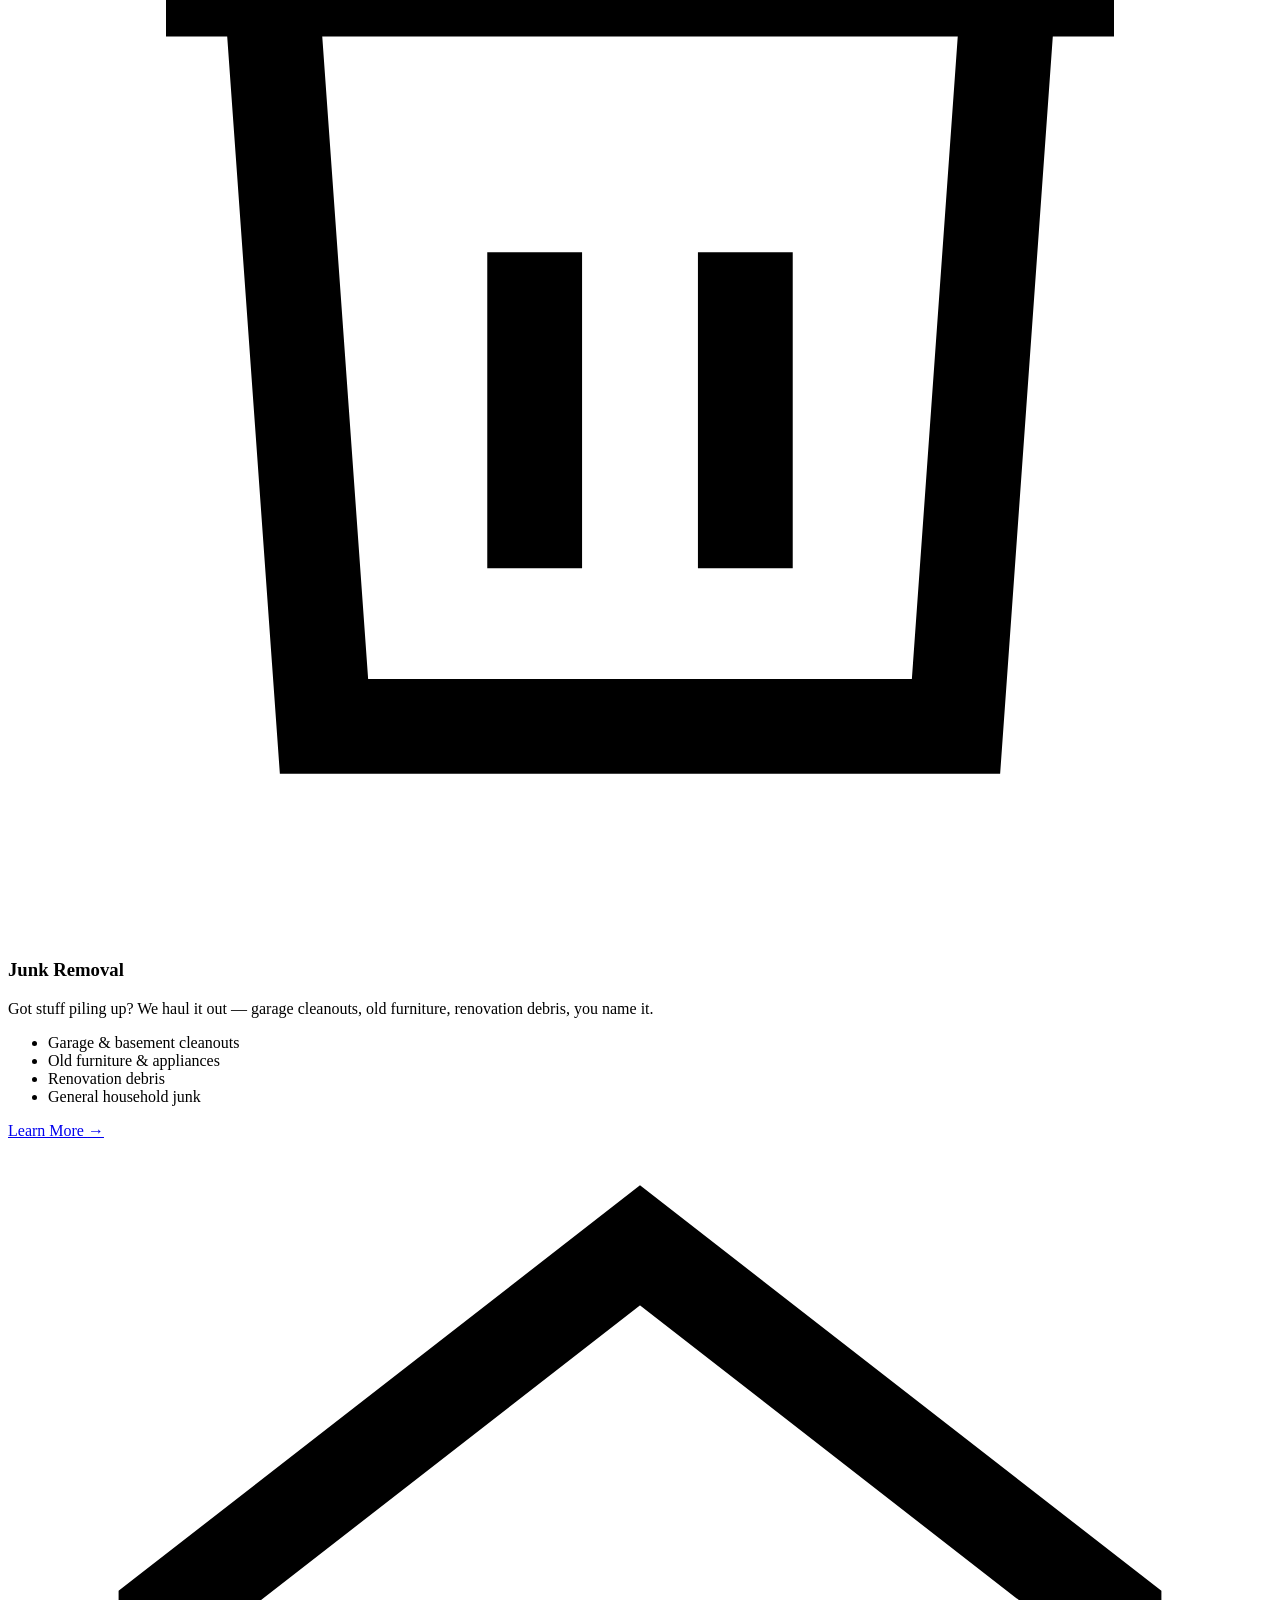
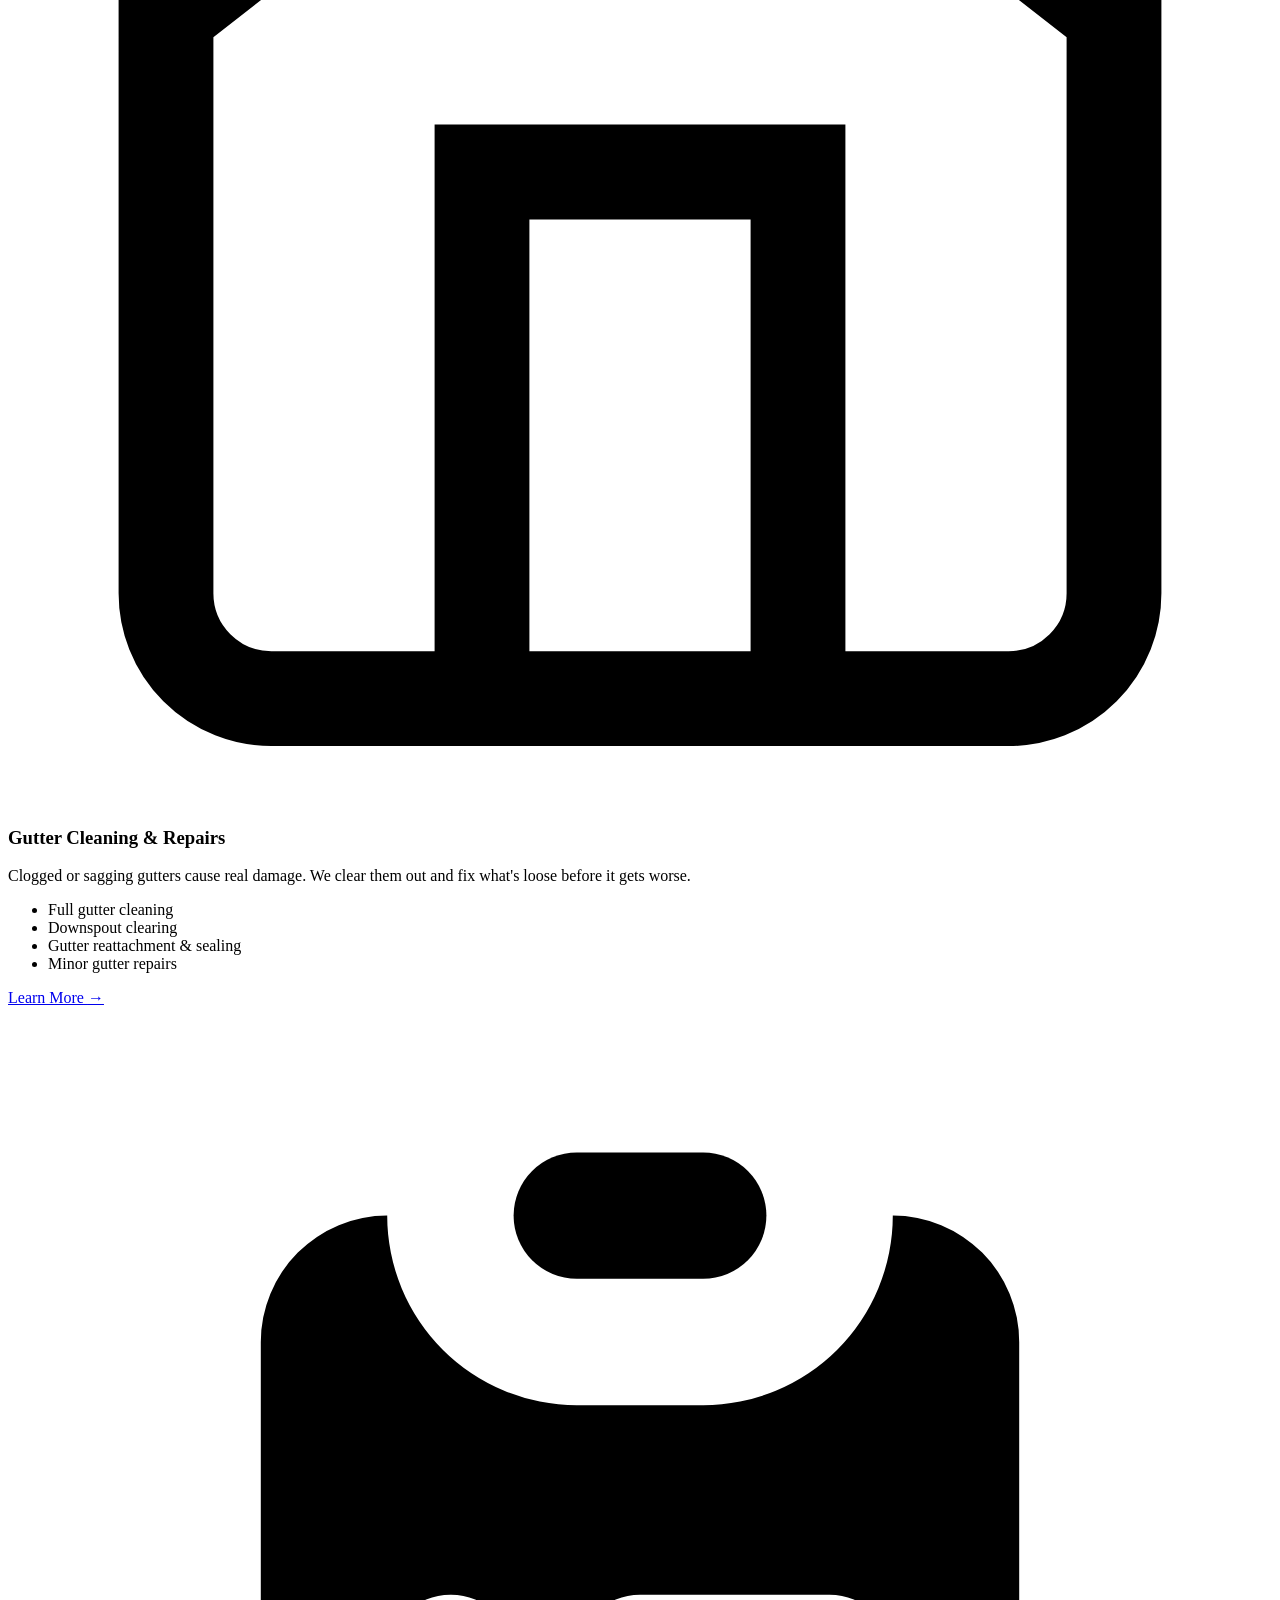
==== commit 10652753: "Add files via upload" ====
--- a/index.html
+++ b/index.html
@@ -35,7 +35,7 @@
       "logo": "https://alkpros.ca/Resources/logo_withouttext.png",
       "image": "https://alkpros.ca/Resources/hero.webp",
       "telephone": "+14036356840",
-      "email": "alkpropertyservice@gmail.com",
+      "email": "inquiries@alkpros.ca",
       "description": "Calgary's best property maintenance company offering home repairs, painting, junk removal, gutter cleaning, fencing, and flooring for homeowners and landlords.",
       "address": {
         "@type": "PostalAddress",
@@ -120,9 +120,10 @@
             <li><a href="#contact" class="mobile-link">Contact</a></li>
         </ul>
         <a href="tel:4036356840" class="btn btn-accent mobile-cta">(403) 635-6840</a>
+        <a href="sms:+14036356840" class="btn btn-ghost mobile-cta">Text Us</a>
         <div class="mobile-contact-footer">
             <p>Mon – Sat &nbsp;·&nbsp; 9 AM – 7 PM</p>
-            <p>alkpropertyservice@gmail.com</p>
+            <p>inquiries@alkpros.ca</p>
         </div>
     </nav>
 
@@ -279,7 +280,7 @@
 
                     <article class="service-card" data-animate>
                         <div class="service-img-wrap">
-                            <img src="Resources/handy_card.webp" alt="Fencing installation by ALK Property Services">
+                            <img src="Resources/fencing_card.webp" alt="Fencing installation by ALK Property Services">
                         </div>
                         <div class="service-body">
                             <div class="service-icon-wrap" aria-hidden="true">
@@ -299,7 +300,7 @@
 
                     <article class="service-card" data-animate>
                         <div class="service-img-wrap">
-                            <img src="Resources/handy_card.webp" alt="Flooring installation by ALK Property Services">
+                            <img src="Resources/flooring_card.webp" alt="Flooring installation by ALK Property Services">
                         </div>
                         <div class="service-body">
                             <div class="service-icon-wrap" aria-hidden="true">
@@ -494,21 +495,6 @@
                 <img src="Resources/gallery_6.webp" alt="ALK Property Services job photo 6" class="gallery-img">
                 <div class="gallery-caption" aria-hidden="true"><span>Our Work</span></div>
             </div>
-            <div class="gallery-cell gallery-empty" role="listitem" aria-label="Photo coming soon">
-                <div class="gallery-placeholder-inner">+ Add Photo</div>
-            </div>
-            <div class="gallery-cell gallery-empty" role="listitem" aria-label="Photo coming soon">
-                <div class="gallery-placeholder-inner">+ Add Photo</div>
-            </div>
-            <div class="gallery-cell gallery-empty" role="listitem" aria-label="Photo coming soon">
-                <div class="gallery-placeholder-inner">+ Add Photo</div>
-            </div>
-            <div class="gallery-cell gallery-empty" role="listitem" aria-label="Photo coming soon">
-                <div class="gallery-placeholder-inner">+ Add Photo</div>
-            </div>
-            <div class="gallery-cell gallery-empty" role="listitem" aria-label="Photo coming soon">
-                <div class="gallery-placeholder-inner">+ Add Photo</div>
-            </div>
 
         </div><!-- /.gallery-grid -->
     </section>
@@ -522,7 +508,7 @@
     <section id="testimonials" aria-labelledby="testimonials-heading">
         <div class="container">
             <div class="section-header centered">
-                <span class="eyebrow">What Clients Say</span>
+                <span class="eyebrow">Testimonials</span>
                 <h2 id="testimonials-heading" class="section-title">What Clients Say</h2>
             </div>
 
@@ -531,15 +517,13 @@
                 <article class="testimonial-card" role="listitem" data-animate>
                     <div class="stars" aria-label="5 out of 5 stars">★★★★★</div>
                     <blockquote class="testimonial-quote">
-                        "Outstanding work from start to finish. They showed up on time, communicated throughout, and the result was better than I expected. Highly recommend ALK Property Services to anyone in Calgary."
+                        "They did a great job. Had my basement flooring installed on uneven ground and they worked around it and ensured it was laid perfectly. Happy with my renovation project!"
                     </blockquote>
                     <div class="testimonial-author">
-                        <div class="img-placeholder author-avatar" role="img" aria-label="Client photo placeholder — 80×80px">
-                            <span>Photo</span>
-                        </div>
+                        <div class="author-initials" aria-hidden="true">KA</div>
                         <div class="author-info">
-                            <strong>Client Name</strong>
-                            <span>Calgary, AB</span>
+                            <strong>Keith A.</strong>
+                            <span>Homeowner</span>
                         </div>
                     </div>
                 </article>
@@ -547,15 +531,13 @@
                 <article class="testimonial-card" role="listitem" data-animate>
                     <div class="stars" aria-label="5 out of 5 stars">★★★★★</div>
                     <blockquote class="testimonial-quote">
-                        "We had our entire backyard redone — sod, pathway, the works. The crew was professional, hardworking, and the price was very fair. Our yard looks incredible now."
+                        "My tenants needed a garborator installed due to sink clogging problems. I had 2 guys from ALK come over and install it, and it works very well. Fairly priced and they sourced the materials. Highly recommend!!"
                     </blockquote>
                     <div class="testimonial-author">
-                        <div class="img-placeholder author-avatar" role="img" aria-label="Client photo placeholder — 80×80px">
-                            <span>Photo</span>
-                        </div>
+                        <div class="author-initials" aria-hidden="true">AB</div>
                         <div class="author-info">
-                            <strong>Client Name</strong>
-                            <span>Airdrie, AB</span>
+                            <strong>Amara B.</strong>
+                            <span>Landlord</span>
                         </div>
                     </div>
                 </article>
@@ -563,15 +545,55 @@
                 <article class="testimonial-card" role="listitem" data-animate>
                     <div class="stars" aria-label="5 out of 5 stars">★★★★★</div>
                     <blockquote class="testimonial-quote">
-                        "Called them for flood recovery drywall. They were quick to respond, honest about what needed to be done, and the finished product was flawless. Will absolutely use them again."
+                        "Needed a touch-up for one of my rental properties. They arrived on time and patched the walls, fixed a couple leaks and priced great. Not my last time working with them for sure!"
                     </blockquote>
                     <div class="testimonial-author">
-                        <div class="img-placeholder author-avatar" role="img" aria-label="Client photo placeholder — 80×80px">
-                            <span>Photo</span>
-                        </div>
+                        <div class="author-initials" aria-hidden="true">NS</div>
                         <div class="author-info">
-                            <strong>Client Name</strong>
-                            <span>Okotoks, AB</span>
+                            <strong>Nieran S.</strong>
+                            <span>Landlord</span>
+                        </div>
+                    </div>
+                </article>
+
+                <article class="testimonial-card" role="listitem" data-animate>
+                    <div class="stars" aria-label="5 out of 5 stars">★★★★★</div>
+                    <blockquote class="testimonial-quote">
+                        "Called in for a junk removal and got the best service. They cleaned up after and left my space looking good."
+                    </blockquote>
+                    <div class="testimonial-author">
+                        <div class="author-initials" aria-hidden="true">MH</div>
+                        <div class="author-info">
+                            <strong>Morgan H.</strong>
+                            <span>Homeowner</span>
+                        </div>
+                    </div>
+                </article>
+
+                <article class="testimonial-card" role="listitem" data-animate>
+                    <div class="stars" aria-label="5 out of 5 stars">★★★★★</div>
+                    <blockquote class="testimonial-quote">
+                        "Had a struggling garage door. They replaced the wheels and lubed the rails, now it sounds a lot better. Recommend!"
+                    </blockquote>
+                    <div class="testimonial-author">
+                        <div class="author-initials" aria-hidden="true">OH</div>
+                        <div class="author-info">
+                            <strong>Ola H.</strong>
+                            <span>Homeowner</span>
+                        </div>
+                    </div>
+                </article>
+
+                <article class="testimonial-card" role="listitem" data-animate>
+                    <div class="stars" aria-label="5 out of 5 stars">★★★★★</div>
+                    <blockquote class="testimonial-quote">
+                        "Needed my basement finished. They did a wonderful job, and now it looks so much better. Knowledgeable and honest team, I recommend them to anyone looking for a good crew."
+                    </blockquote>
+                    <div class="testimonial-author">
+                        <div class="author-initials" aria-hidden="true">NP</div>
+                        <div class="author-info">
+                            <strong>Neraj P.</strong>
+                            <span>Homeowner</span>
                         </div>
                     </div>
                 </article>
@@ -607,9 +629,13 @@
                         <svg viewBox="0 0 24 24" fill="none" stroke="currentColor" stroke-width="1.8" aria-hidden="true"><path d="M22 16.92v3a2 2 0 01-2.18 2 19.79 19.79 0 01-8.63-3.07A19.5 19.5 0 013.07 9.82 19.79 19.79 0 0106.15 3.18 2 2 0 018 2h.09a2 2 0 012 1.72c.127.96.361 1.903.7 2.81a2 2 0 01-.45 2.11L9.91 9.91a16 16 0 006.29 6.29l1.28-1.27a2 2 0 012.11-.45c.907.339 1.85.573 2.81.7A2 2 0 0122 16.92z"/></svg>
                         (403) 635-6840
                     </a>
-                    <a href="mailto:alkpropertyservice@gmail.com" class="contact-direct-link">
+                    <a href="mailto:inquiries@alkpros.ca" class="contact-direct-link">
                         <svg viewBox="0 0 24 24" fill="none" stroke="currentColor" stroke-width="1.8" aria-hidden="true"><path d="M4 4h16c1.1 0 2 .9 2 2v12c0 1.1-.9 2-2 2H4c-1.1 0-2-.9-2-2V6c0-1.1.9-2 2-2z"/><polyline points="22,6 12,13 2,6"/></svg>
-                        alkpropertyservice@gmail.com
+                        inquiries@alkpros.ca
+                    </a>
+                    <a href="sms:+14036356840" class="contact-direct-link">
+                        <svg viewBox="0 0 24 24" fill="none" stroke="currentColor" stroke-width="1.8" aria-hidden="true"><path d="M21 15a2 2 0 01-2 2H7l-4 4V5a2 2 0 012-2h14a2 2 0 012 2z"/></svg>
+                        Text Us
                     </a>
                 </div>
             </div>
@@ -628,7 +654,7 @@
                 <!-- Brand col -->
                 <div class="footer-brand">
                     <img src="Resources/logo_withouttext.png" alt="ALK Property Services" class="footer-logo-img">
-                    <p>Locally owned and operated property service company serving Calgary and the surrounding area. Quick jobs, bigger projects — we do it all across Calgary and the surrounding area.</p>
+                    <p>Locally owned and operated property service company serving Calgary and the surrounding area. Quick jobs or bigger projects — we do it all.</p>
                     <p class="footer-tagline">Calgary's Go-To Property Services</p>
                 </div>
 
@@ -672,7 +698,8 @@
                     <h4>Contact</h4>
                     <ul>
                         <li><a href="tel:4036356840">(403) 635-6840</a></li>
-                        <li><a href="mailto:alkpropertyservice@gmail.com">alkpropertyservice@gmail.com</a></li>
+                        <li><a href="sms:+14036356840">Text Us</a></li>
+                        <li><a href="mailto:inquiries@alkpros.ca">inquiries@alkpros.ca</a></li>
                         <li>Mon – Sat: 9 AM – 7 PM</li>
                         <li>Calgary, Alberta</li>
                     </ul>
